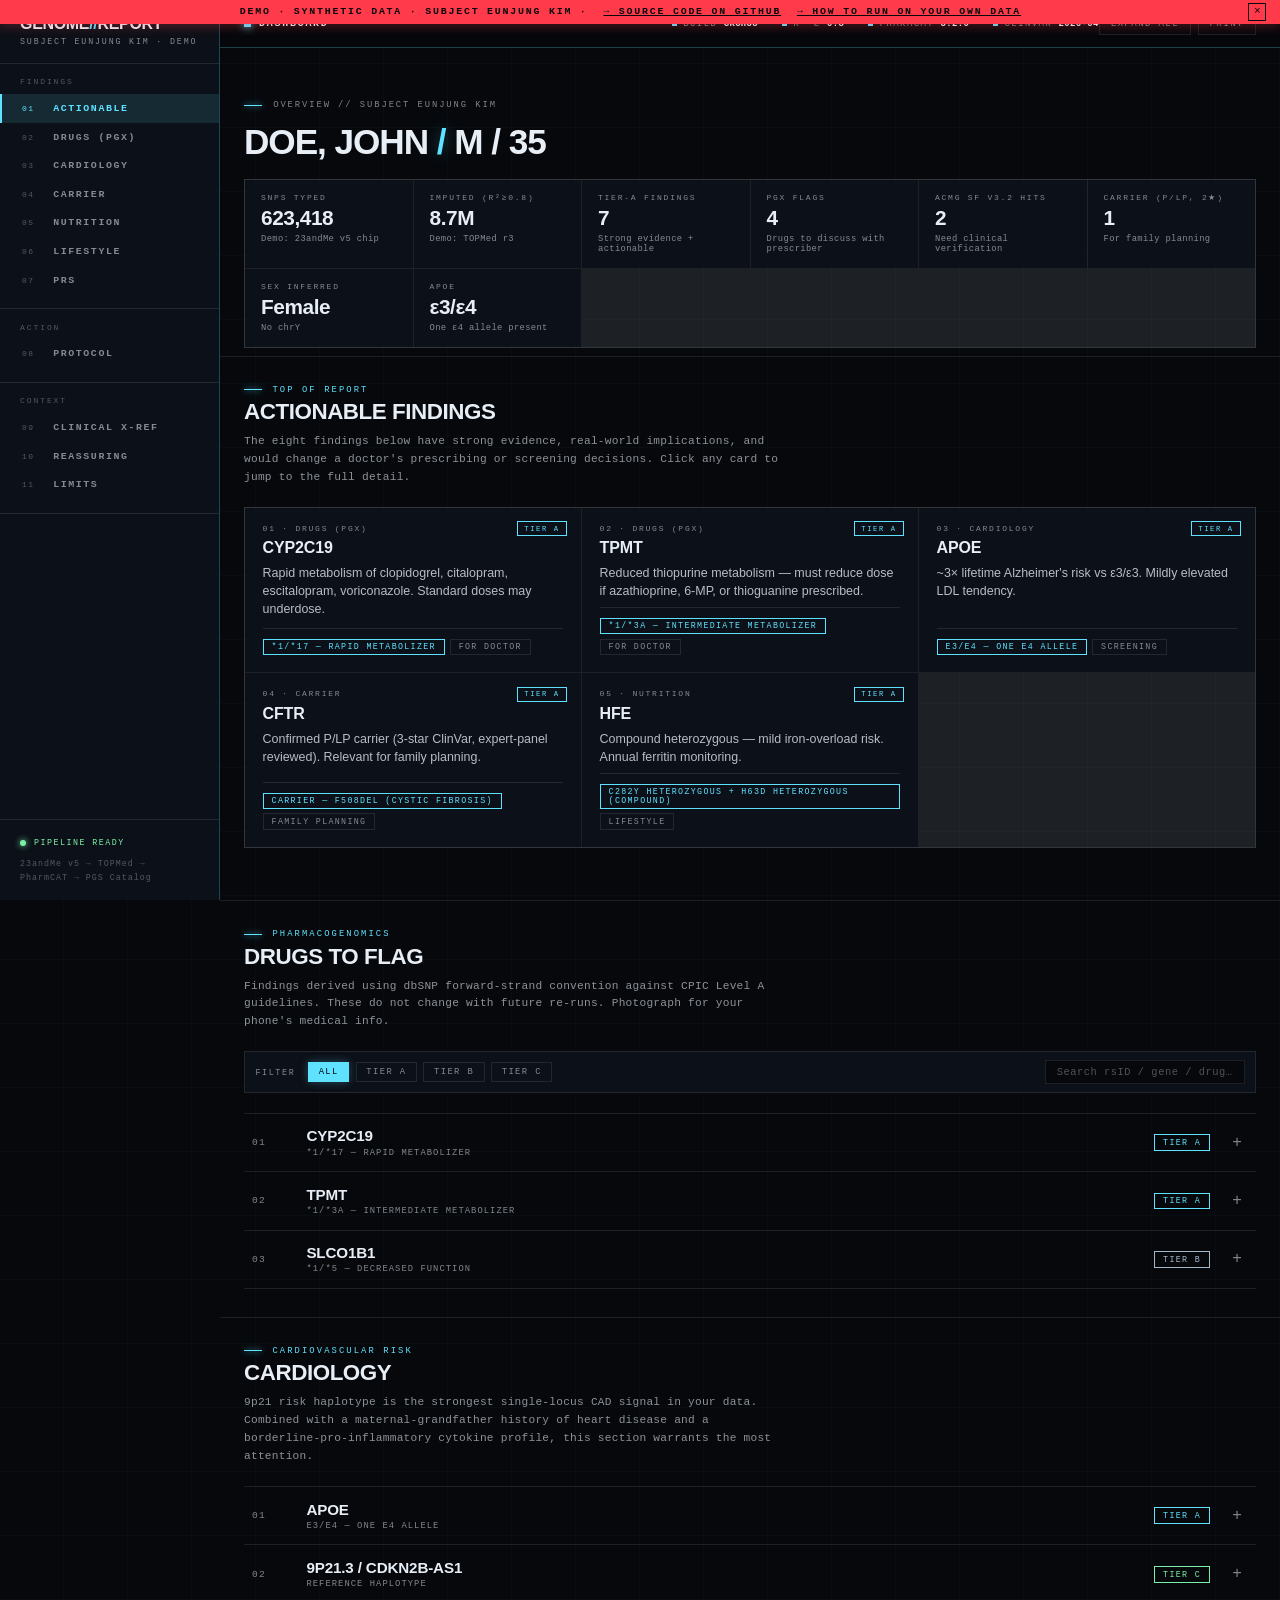
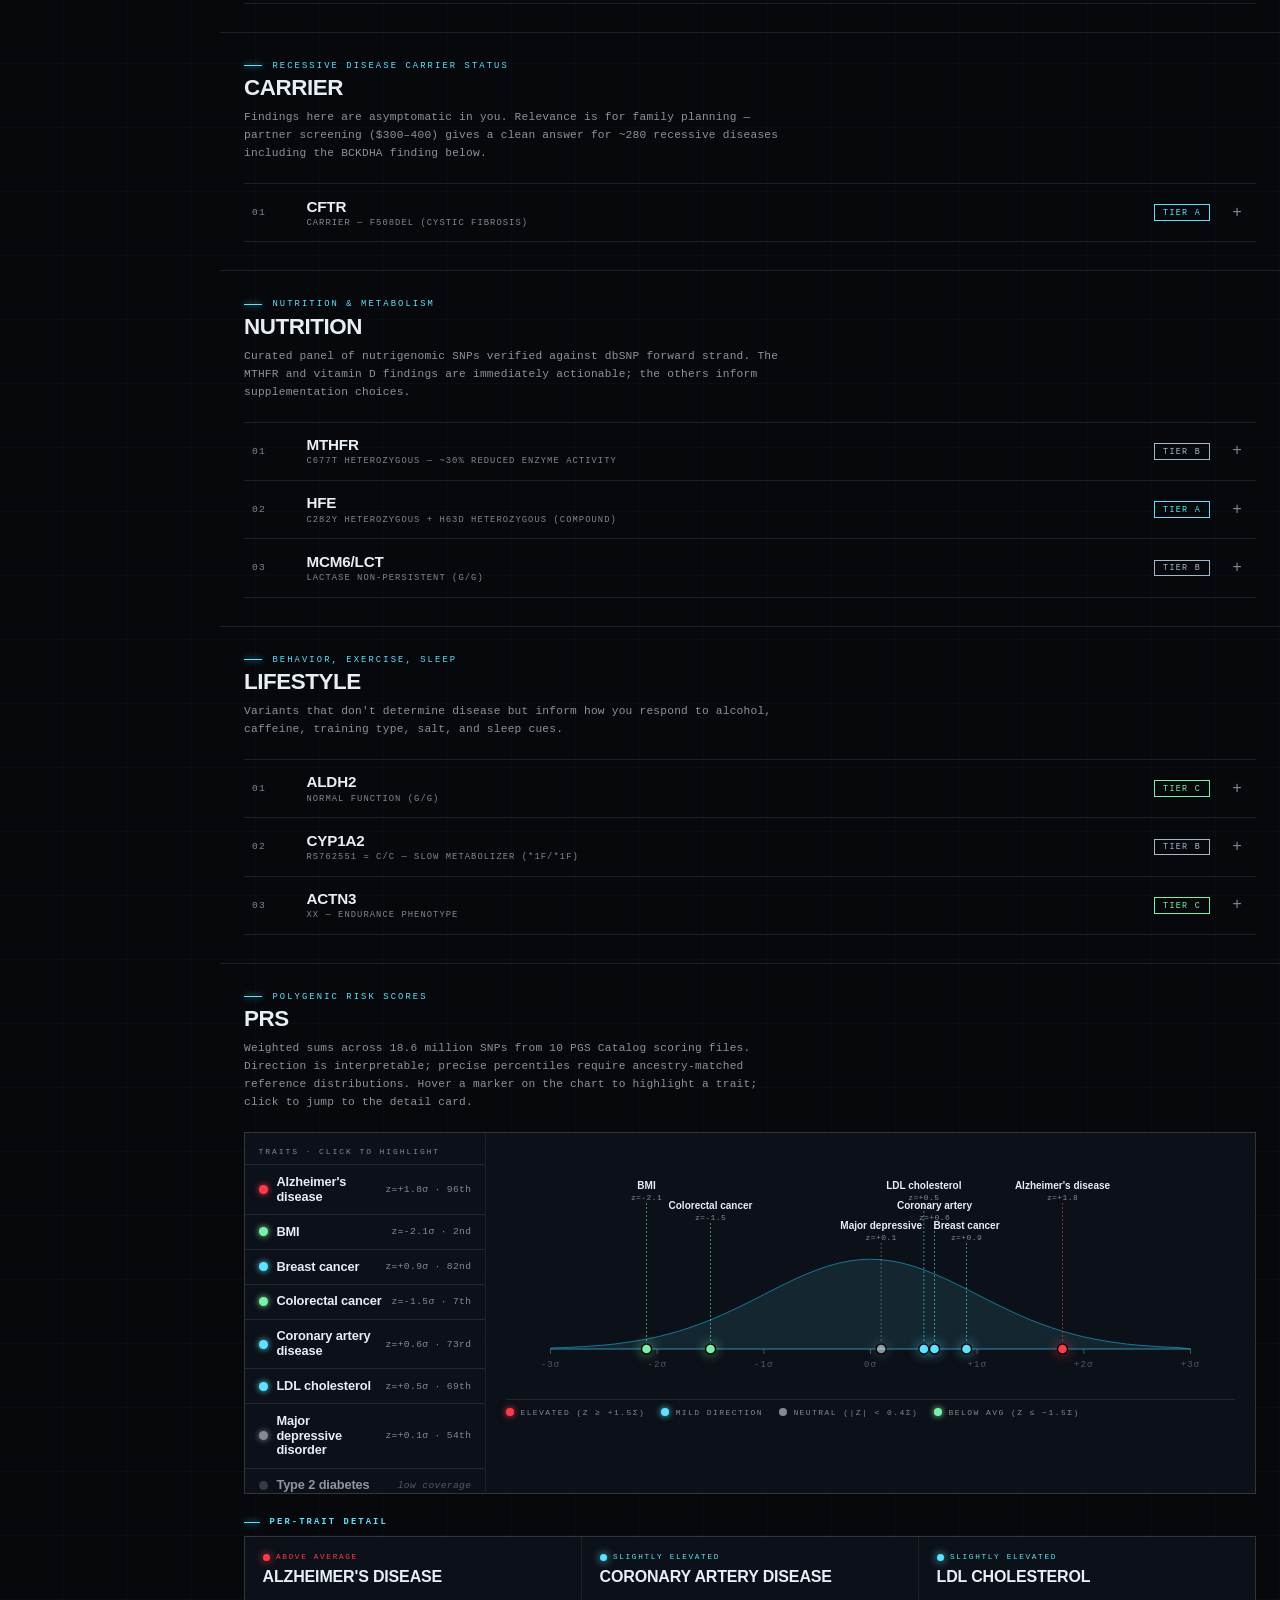
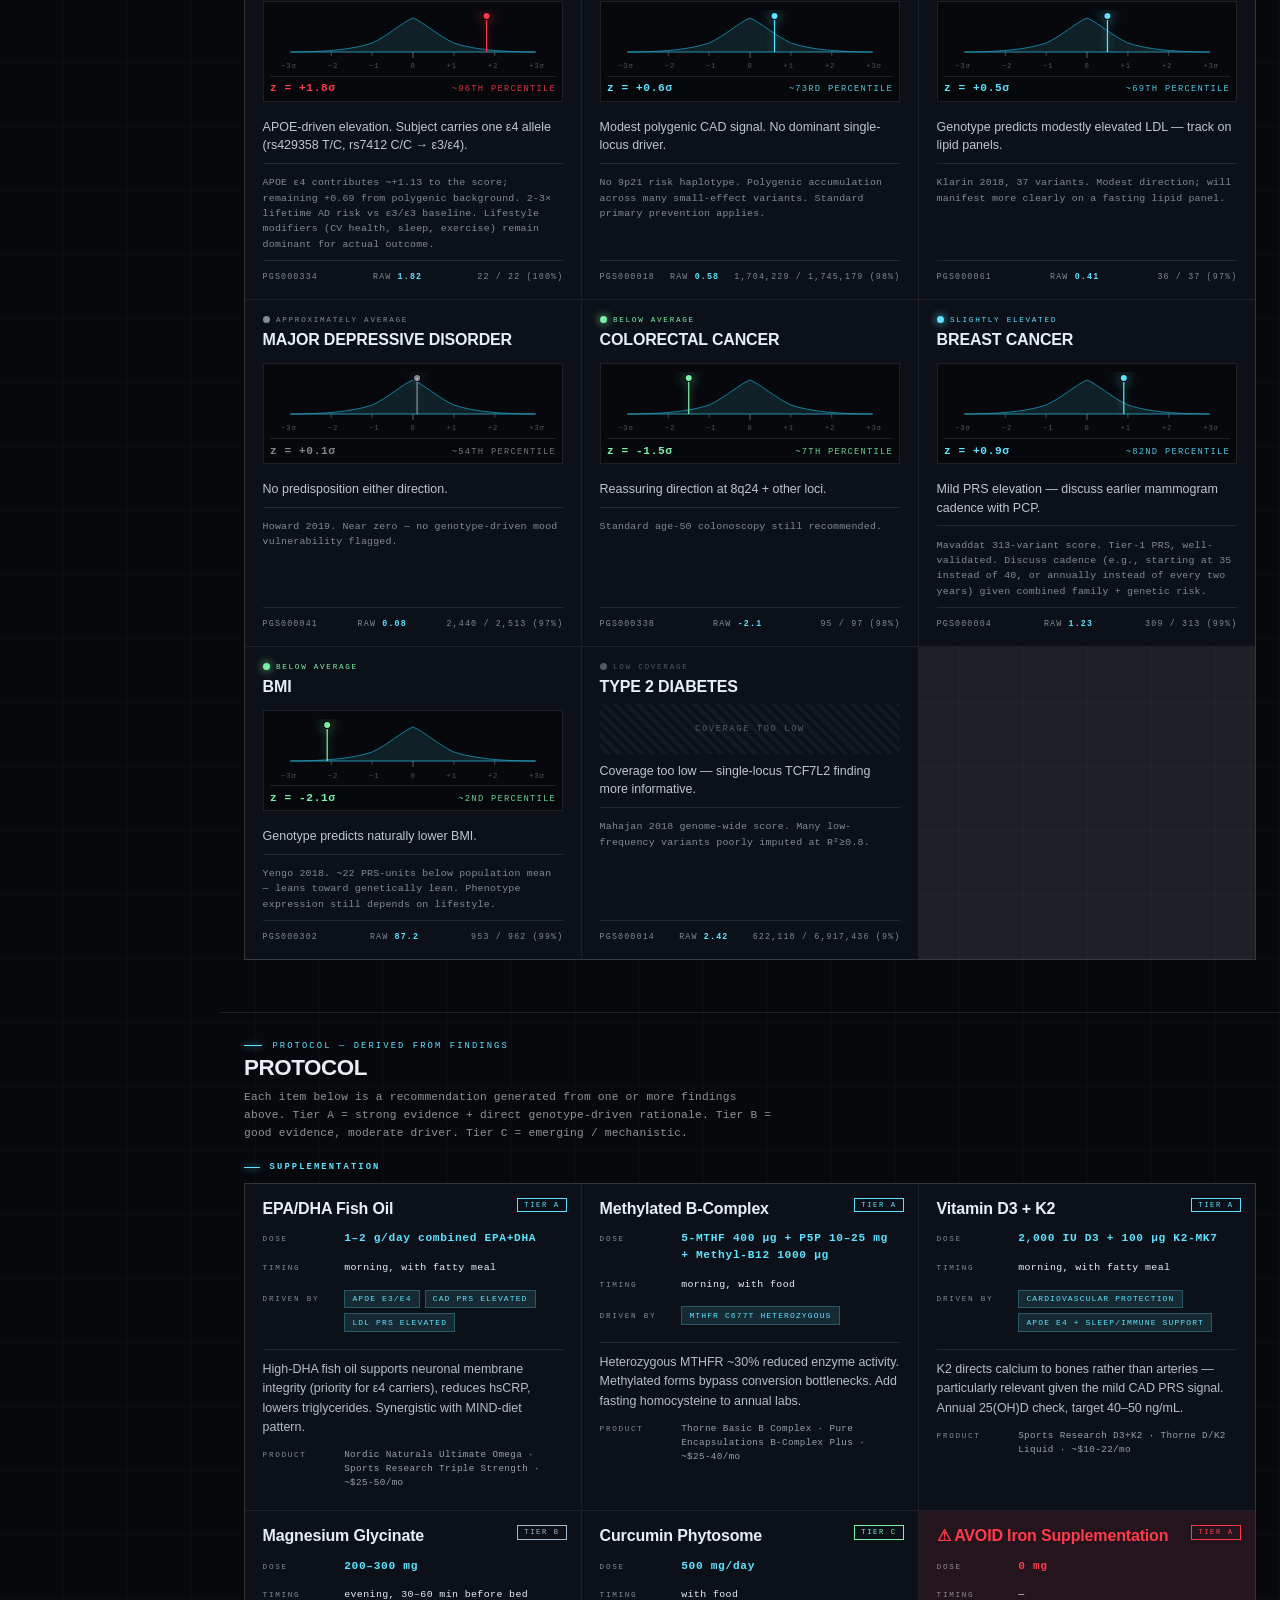
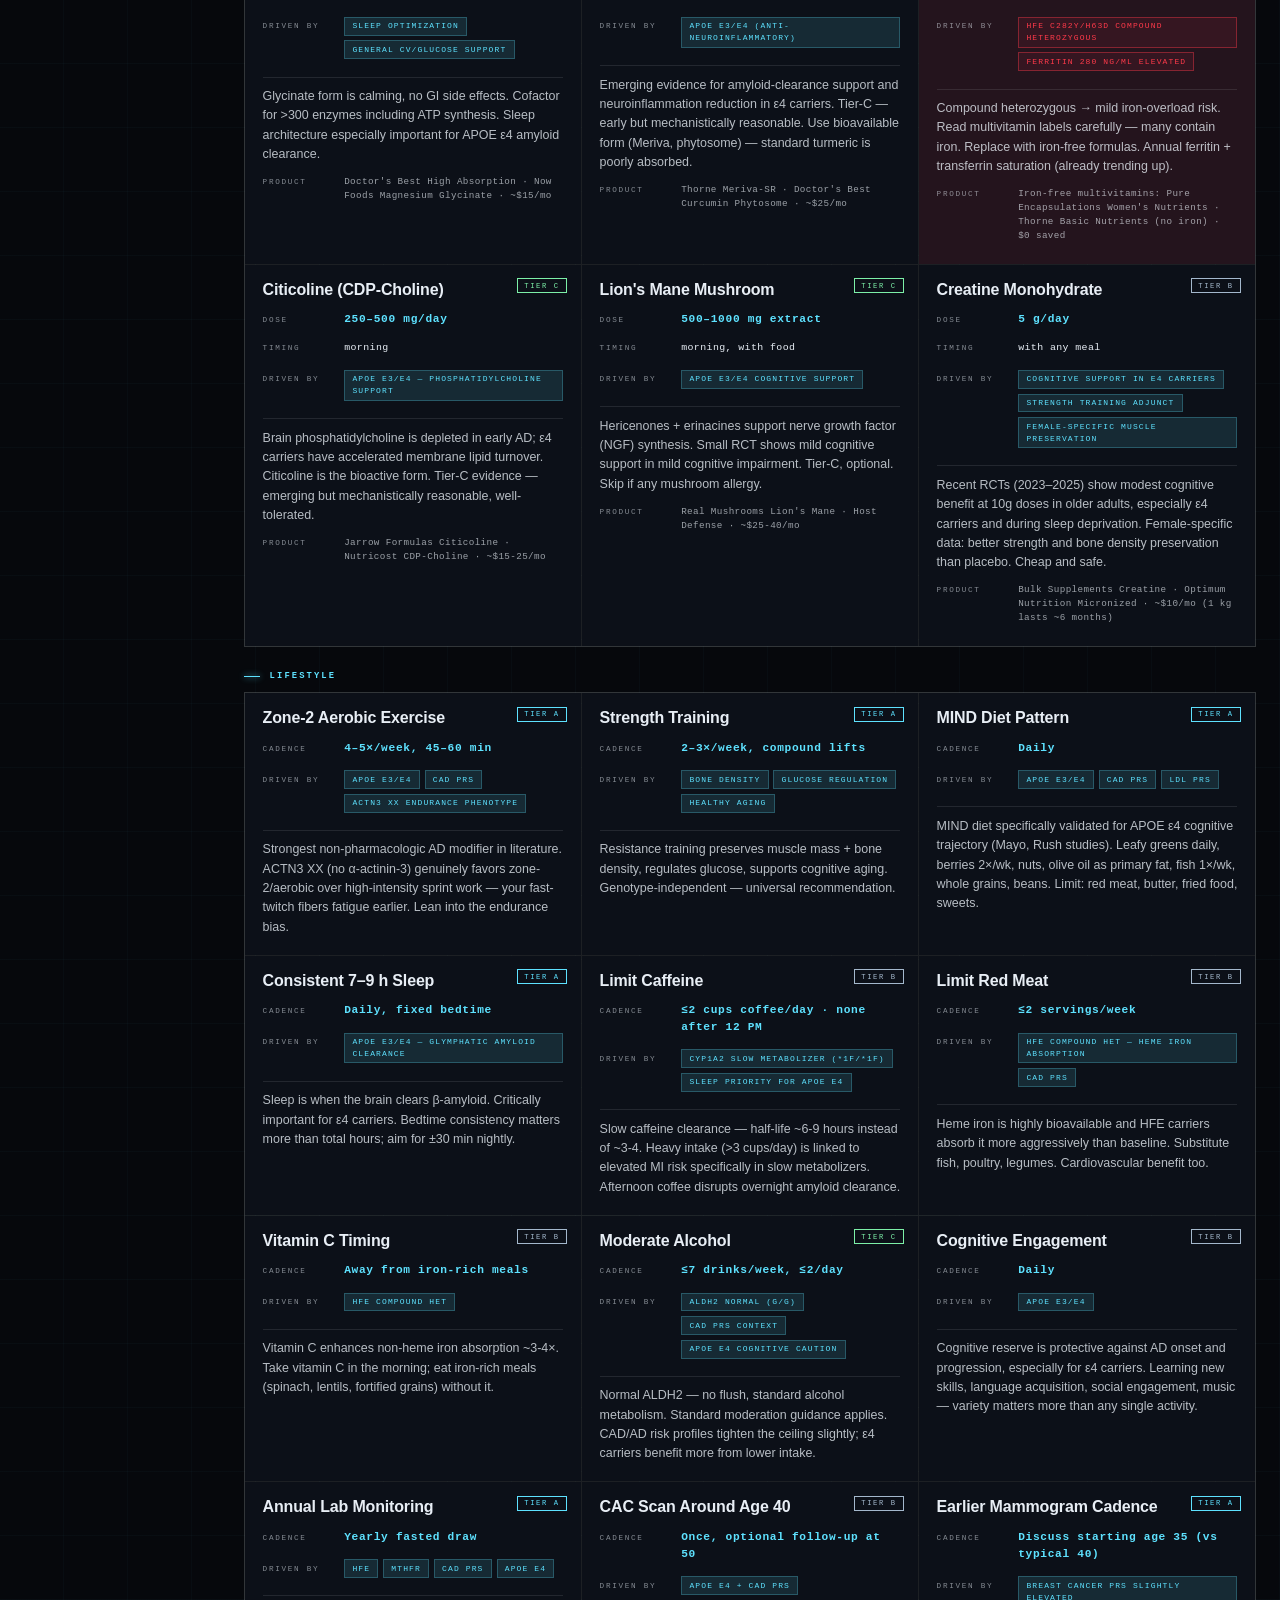
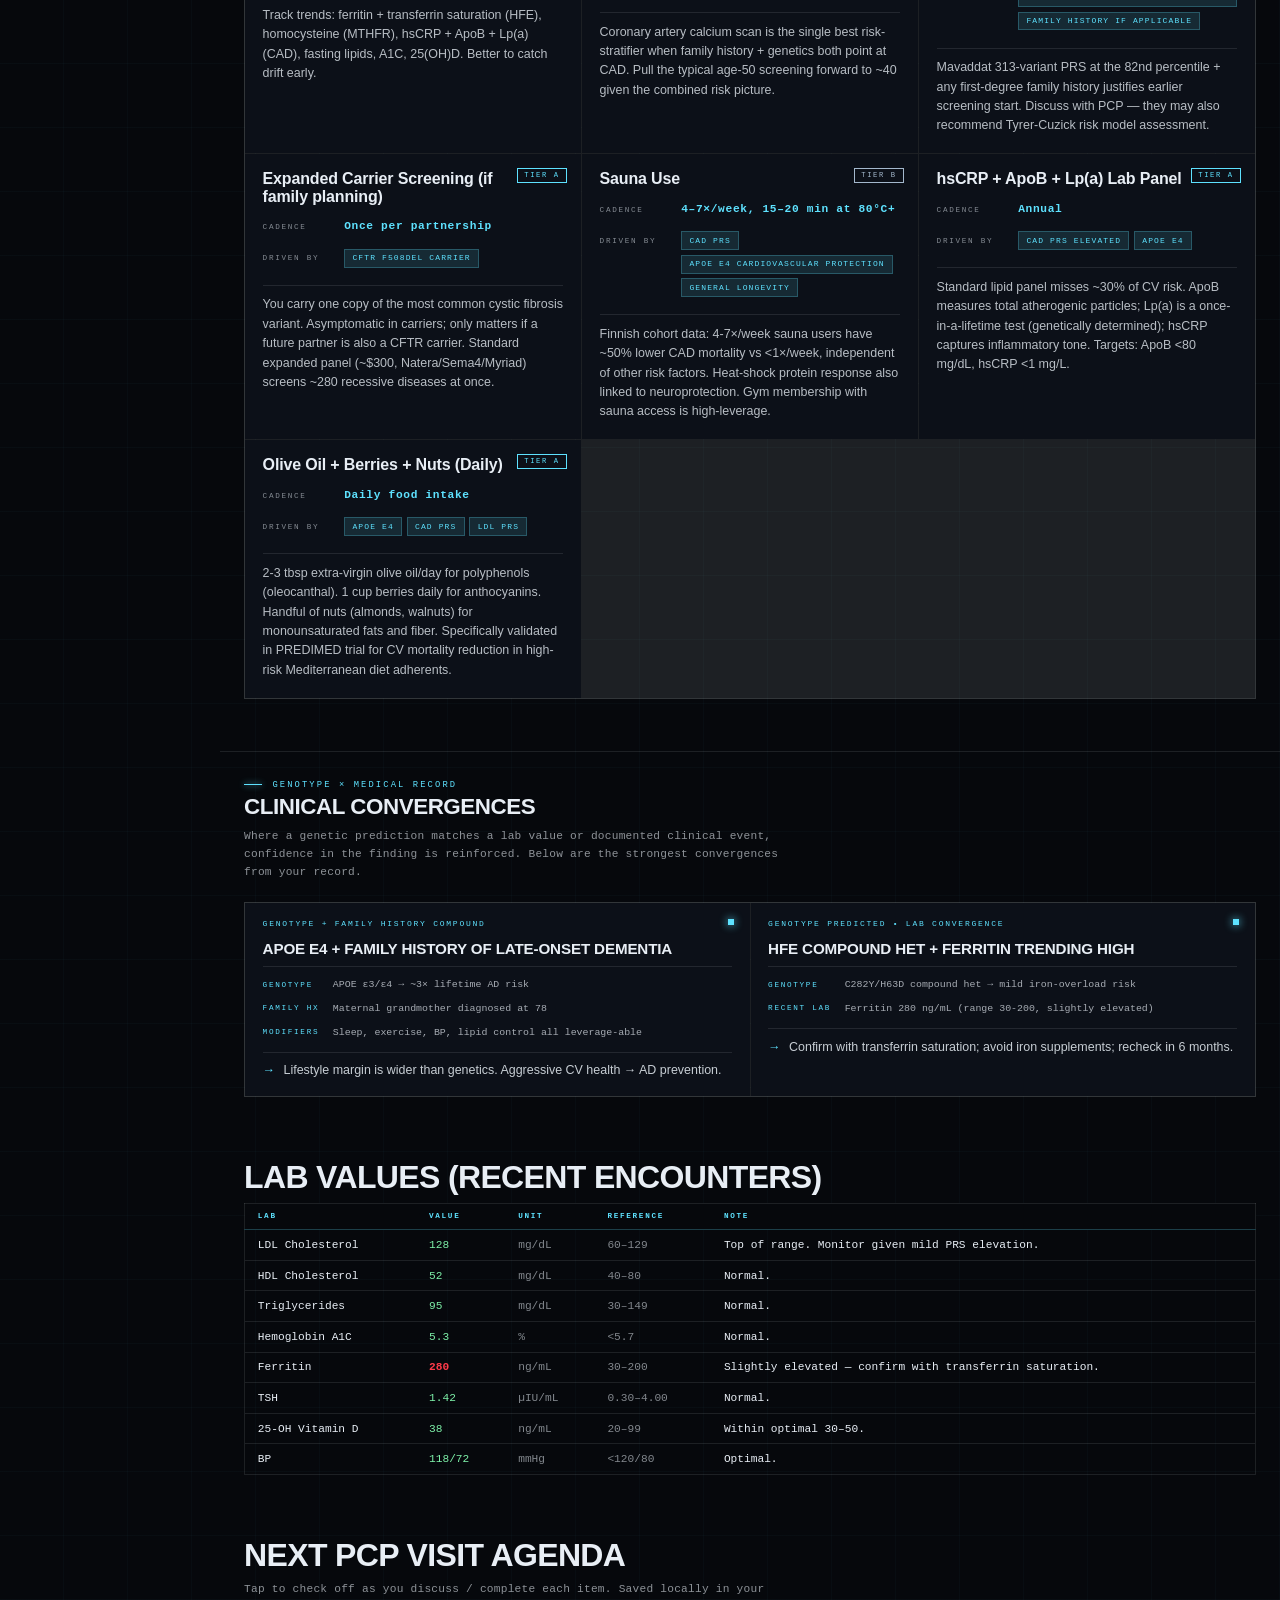
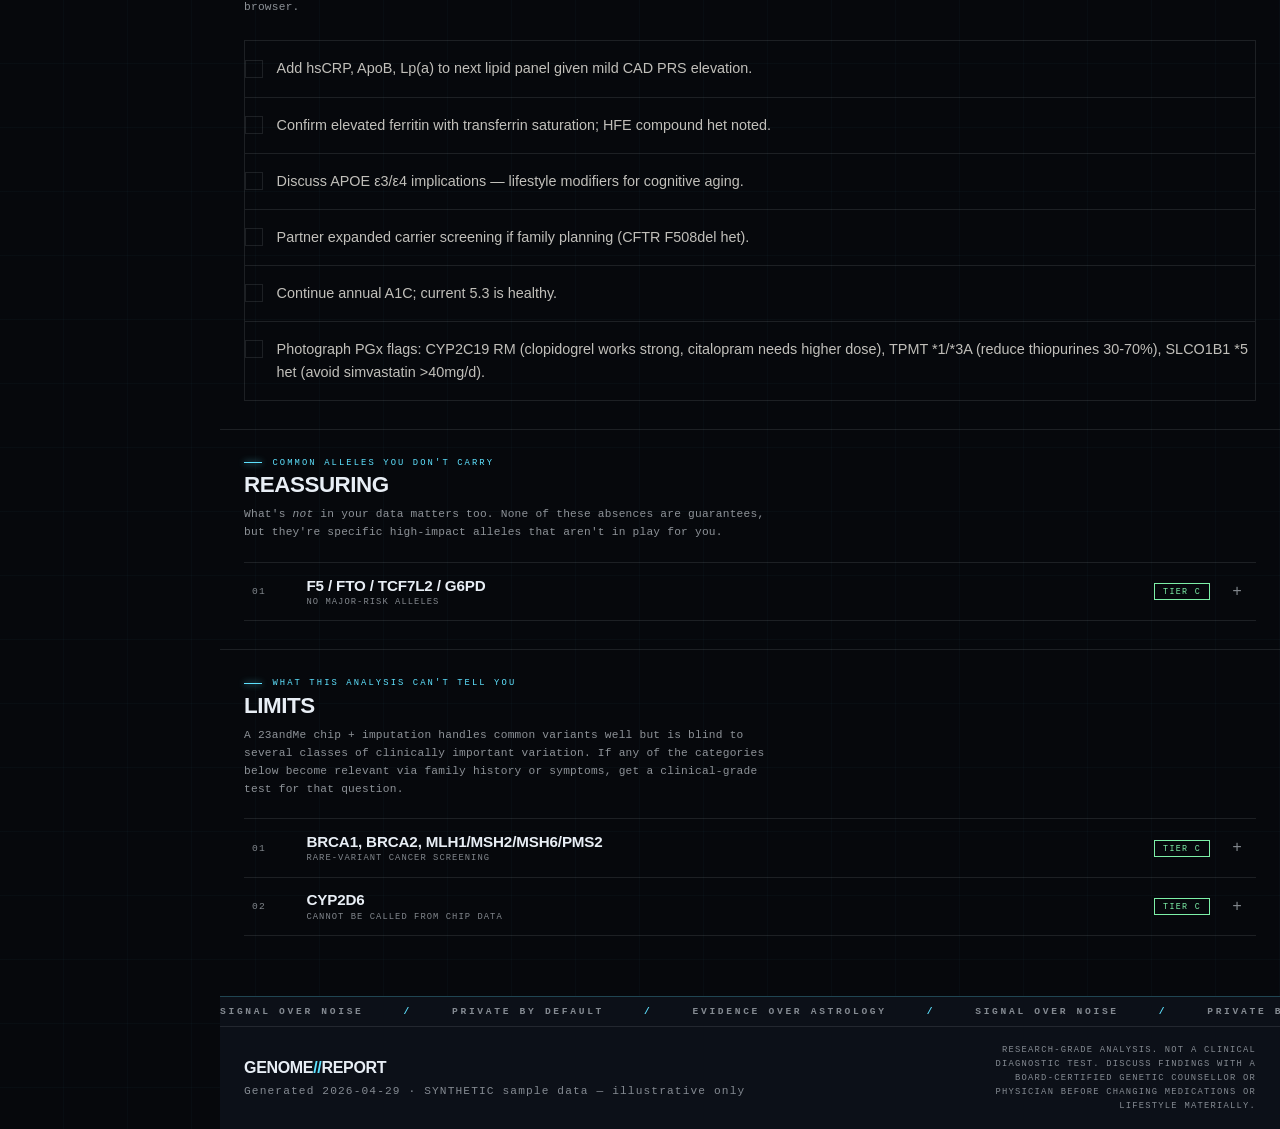
==== docs/index.html @ 0e135a63 "PRS overview: bidirectional interactive trait list - New 240px scrollable trait list on the LEFT of " ====
<!DOCTYPE html>
<html lang="en">
<head>
  <meta charset="UTF-8" />
  <meta name="viewport" content="width=device-width, initial-scale=1.0" />
  <meta name="description" content="DEMO — Personal genome dashboard sample with synthetic data. Source code at github.com/jlgao2/personal-genome-pipeline" />
  <title>Genome // Report — DEMO</title>

  <style>
    /* Demo banner — sticky strip at the very top, dismiss-able */
    .demo-banner {
      position: fixed;
      top: 0; left: 0; right: 0;
      z-index: 250;
      background: var(--warn);
      color: var(--bg);
      padding: 0.4rem 2.2rem 0.4rem 1rem;
      font-family: var(--font-mono);
      font-size: 0.62rem;
      letter-spacing: 0.18em;
      text-transform: uppercase;
      font-weight: 700;
      text-align: center;
      box-shadow: 0 2px 12px rgba(255, 58, 74, 0.3);
      transition: transform 320ms var(--ease-out-expo), opacity 220ms ease;
    }
    .demo-banner a {
      color: var(--bg);
      text-decoration: underline;
      margin-left: 0.5rem;
    }
    .demo-banner a:hover { color: var(--bg-card); }
    .demo-banner-close {
      position: absolute;
      top: 50%;
      right: 0.85rem;
      transform: translateY(-50%);
      width: 18px; height: 18px;
      background: transparent;
      border: 1px solid var(--bg);
      color: var(--bg);
      cursor: pointer;
      font-family: var(--font-mono);
      font-size: 0.7rem;
      line-height: 1;
      padding: 0;
      display: flex;
      align-items: center;
      justify-content: center;
      transition: background 200ms ease;
    }
    .demo-banner-close:hover { background: var(--bg); color: var(--warn); }

    /* Collapsed state: small persistent indicator chip in upper-right */
    .demo-pill {
      position: fixed;
      top: 8px;
      right: 12px;
      z-index: 250;
      background: var(--warn);
      color: var(--bg);
      font-family: var(--font-mono);
      font-size: 0.55rem;
      letter-spacing: 0.22em;
      text-transform: uppercase;
      font-weight: 700;
      padding: 0.25rem 0.55rem;
      cursor: pointer;
      box-shadow: 0 0 12px rgba(255, 58, 74, 0.5);
      animation: demo-pill-pulse 2.4s ease-in-out infinite;
      border: 1px solid var(--warn);
      transition: transform 200ms ease, box-shadow 200ms ease;
      display: none; /* shown when banner is dismissed */
    }
    .demo-pill:hover { transform: scale(1.08); box-shadow: 0 0 18px rgba(255, 58, 74, 0.75); }
    .demo-pill::before {
      content: '◉';
      margin-right: 0.4em;
      font-size: 0.85em;
    }
    @keyframes demo-pill-pulse {
      0%, 100% { box-shadow: 0 0 12px rgba(255, 58, 74, 0.5); }
      50%      { box-shadow: 0 0 22px rgba(255, 58, 74, 0.85); }
    }

    /* Body padding only when banner visible */
    body { padding-top: 28px; transition: padding-top 320ms var(--ease-out-expo); }

    /* Dismissed state */
    body.demo-dismissed { padding-top: 0; }
    body.demo-dismissed .demo-banner {
      transform: translateY(-100%);
      opacity: 0;
      pointer-events: none;
    }
    body.demo-dismissed .demo-pill { display: block; }
  </style>

  <link href="https://api.fontshare.com/v2/css?f[]=space-grotesk@300,400,500,700&f[]=space-mono@400,700&display=swap" rel="stylesheet" />

  <link rel="stylesheet" href="css/base.css?v=20260430d" />
  <link rel="stylesheet" href="css/layout.css?v=20260430d" />
</head>
<body>

  <!-- Demo banner (dismiss-able) -->
  <div class="demo-banner" id="demo-banner">
    DEMO · SYNTHETIC DATA · SUBJECT EUNJUNG KIM ·
    <a href="https://github.com/jlgao2/personal-genome-pipeline" target="_blank">→ Source code on GitHub</a>
    <a href="howto.html">→ How to run on your own data</a>
    <button class="demo-banner-close" id="demo-banner-close" aria-label="Dismiss demo banner" title="Hide banner (click DEMO chip to bring back)">×</button>
  </div>

  <!-- Persistent corner indicator (shown when banner dismissed) -->
  <button class="demo-pill" id="demo-pill" aria-label="Show demo banner" title="This is synthetic demo data — click to show banner">DEMO</button>

  <script>
    (function () {
      const KEY = 'demo_banner_dismissed';
      const body = document.body;
      const closeBtn = document.getElementById('demo-banner-close');
      const pill     = document.getElementById('demo-pill');
      if (localStorage.getItem(KEY) === '1') body.classList.add('demo-dismissed');
      closeBtn?.addEventListener('click', () => {
        body.classList.add('demo-dismissed');
        localStorage.setItem(KEY, '1');
      });
      pill?.addEventListener('click', () => {
        body.classList.remove('demo-dismissed');
        localStorage.removeItem(KEY);
      });
    })();
  </script>

  <!-- Left rail (sidebar nav) -->
  <aside class="rail">
    <div class="rail-header">
      GENOME<span class="accent">//</span>REPORT
      <div class="rail-header-sub">SUBJECT EUNJUNG KIM · DEMO</div>
    </div>

    <nav class="rail-section">
      <span class="rail-section-label">Findings</span>
      <ul class="nav-sections">
        <li><button class="nav-btn" data-section="actionable" data-num="01">Actionable</button></li>
        <li><button class="nav-btn" data-section="drugs"      data-num="02">Drugs (PGx)</button></li>
        <li><button class="nav-btn" data-section="cardio"     data-num="03">Cardiology</button></li>
        <li><button class="nav-btn" data-section="carrier"    data-num="04">Carrier</button></li>
        <li><button class="nav-btn" data-section="nutrition"  data-num="05">Nutrition</button></li>
        <li><button class="nav-btn" data-section="lifestyle"  data-num="06">Lifestyle</button></li>
        <li><button class="nav-btn" data-section="prs"        data-num="07">PRS</button></li>
      </ul>
    </nav>

    <nav class="rail-section">
      <span class="rail-section-label">Action</span>
      <ul class="nav-sections">
        <li><button class="nav-btn" data-section="protocol"   data-num="08">Protocol</button></li>
      </ul>
    </nav>

    <nav class="rail-section">
      <span class="rail-section-label">Context</span>
      <ul class="nav-sections">
        <li><button class="nav-btn" data-section="crossref"   data-num="09">Clinical X-ref</button></li>
        <li><button class="nav-btn" data-section="reassuring" data-num="10">Reassuring</button></li>
        <li><button class="nav-btn" data-section="limits"     data-num="11">Limits</button></li>
      </ul>
    </nav>

    <div class="rail-footer">
      <div class="rail-footer-status">PIPELINE READY</div>
      <div>23andMe v5 → TOPMed → PharmCAT → PGS Catalog</div>
    </div>
  </aside>

  <!-- Top bar (subject metadata + actions) -->
  <nav class="site-nav">
    <a class="nav-logo" href="#top">
      <span class="nav-logo-dot" aria-hidden="true"></span>
      DASHBOARD
    </a>
    <div class="nav-meta">
      <span class="nav-meta-item">BUILD <strong>GRCh38</strong></span>
      <span class="nav-meta-item">R² ≥ <strong>0.8</strong></span>
      <span class="nav-meta-item">PHARMCAT <strong>3.2.0</strong></span>
      <span class="nav-meta-item">CLINVAR <strong>2026-04</strong></span>
    </div>
    <div class="nav-actions">
      <button class="nav-action" id="btn-expand">Expand all</button>
      <button class="nav-action" id="btn-print">Print</button>
    </div>
  </nav>

  <main>

  <!-- Subject overview panel -->
  <header class="hero" id="top">
    <p class="hero-eyebrow">OVERVIEW // SUBJECT EUNJUNG KIM</p>
    <h1 class="hero-title">DOE, JOHN <span class="accent">/</span> M / 35</h1>
    <div class="hero-stats" id="hero-stats"></div>
  </header>

  <!-- Actionable -->
  <section class="section" id="actionable" data-findings-section>
    <p class="section-kicker">Top of report</p>
    <h2 class="section-title">Actionable findings</h2>
    <p class="section-lead">
      The eight findings below have strong evidence, real-world implications, and would
      change a doctor's prescribing or screening decisions. Click any card to jump to the full detail.
    </p>
    <div class="actions-grid" id="actions-grid"></div>
  </section>

  <!-- Drugs -->
  <section class="section" id="drugs" data-findings-section>
    <p class="section-kicker">Pharmacogenomics</p>
    <h2 class="section-title">Drugs to flag</h2>
    <p class="section-lead">
      Findings derived using dbSNP forward-strand convention against CPIC Level A guidelines.
      These do not change with future re-runs. Photograph for your phone's medical info.
    </p>

    <div class="filter-bar">
      <span class="filter-bar-label">Filter</span>
      <button class="filter-chip is-active" data-filter="all">All</button>
      <button class="filter-chip" data-filter="tier" data-value="A">Tier A</button>
      <button class="filter-chip" data-filter="tier" data-value="B">Tier B</button>
      <button class="filter-chip" data-filter="tier" data-value="C">Tier C</button>
      <input type="text" class="search-input" id="search-input" placeholder="Search rsID / gene / drug…" />
    </div>

    <div class="findings-list"></div>
  </section>

  <!-- Cardiology -->
  <section class="section" id="cardio" data-findings-section>
    <p class="section-kicker">Cardiovascular risk</p>
    <h2 class="section-title">Cardiology</h2>
    <p class="section-lead">
      9p21 risk haplotype is the strongest single-locus CAD signal in your data. Combined with
      a maternal-grandfather history of heart disease and a borderline-pro-inflammatory cytokine
      profile, this section warrants the most attention.
    </p>
    <div class="findings-list"></div>
  </section>

  <!-- Carrier -->
  <section class="section" id="carrier" data-findings-section>
    <p class="section-kicker">Recessive disease carrier status</p>
    <h2 class="section-title">Carrier</h2>
    <p class="section-lead">
      Findings here are asymptomatic in you. Relevance is for family planning — partner screening
      ($300–400) gives a clean answer for ~280 recessive diseases including the BCKDHA finding below.
    </p>
    <div class="findings-list"></div>
  </section>

  <!-- Nutrition -->
  <section class="section" id="nutrition" data-findings-section>
    <p class="section-kicker">Nutrition &amp; metabolism</p>
    <h2 class="section-title">Nutrition</h2>
    <p class="section-lead">
      Curated panel of nutrigenomic SNPs verified against dbSNP forward strand. The MTHFR and
      vitamin D findings are immediately actionable; the others inform supplementation choices.
    </p>
    <div class="findings-list"></div>
  </section>

  <!-- Lifestyle -->
  <section class="section" id="lifestyle" data-findings-section>
    <p class="section-kicker">Behavior, exercise, sleep</p>
    <h2 class="section-title">Lifestyle</h2>
    <p class="section-lead">
      Variants that don't determine disease but inform how you respond to alcohol, caffeine,
      training type, salt, and sleep cues.
    </p>
    <div class="findings-list"></div>
  </section>

  <!-- PRS -->
  <section class="section" id="prs">
    <p class="section-kicker">Polygenic risk scores</p>
    <h2 class="section-title">PRS</h2>
    <p class="section-lead">
      Weighted sums across 18.6 million SNPs from 10 PGS Catalog scoring files.
      Direction is interpretable; precise percentiles require ancestry-matched reference
      distributions. Hover a marker on the chart to highlight a trait; click to jump
      to the detail card.
    </p>

    <!-- Combined interactive overview -->
    <div class="prs-overview" id="prs-overview"></div>

    <h3 class="prs-detail-heading">Per-trait detail</h3>
    <div class="prs-grid" id="prs-grid"></div>
  </section>

  <!-- Protocol -->
  <section class="section" id="protocol">
    <p class="section-kicker">Protocol — derived from findings</p>
    <h2 class="section-title">Protocol</h2>
    <p class="section-lead">
      Each item below is a recommendation generated from one or more findings above.
      Tier A = strong evidence + direct genotype-driven rationale. Tier B = good evidence,
      moderate driver. Tier C = emerging / mechanistic.
    </p>

    <h3 class="protocol-subhead">Supplementation</h3>
    <div class="protocol-grid" id="protocol-supplements"></div>

    <h3 class="protocol-subhead">Lifestyle</h3>
    <div class="protocol-grid" id="protocol-lifestyle"></div>
  </section>

  <!-- Cross-reference -->
  <section class="section" id="crossref">
    <p class="section-kicker">Genotype × medical record</p>
    <h2 class="section-title">Clinical convergences</h2>
    <p class="section-lead">
      Where a genetic prediction matches a lab value or documented clinical event, confidence
      in the finding is reinforced. Below are the strongest convergences from your record.
    </p>
    <div class="crossref-grid" id="crossref-grid"></div>

    <h3 class="section-title" style="margin-top: 4rem; font-size: clamp(1.4rem, 3vw, 2rem);">
      Lab values (recent encounters)
    </h3>
    <div style="overflow-x: auto;">
      <table class="labs-table" id="labs-table">
        <thead>
          <tr>
            <th>Lab</th>
            <th>Value</th>
            <th>Unit</th>
            <th>Reference</th>
            <th>Note</th>
          </tr>
        </thead>
        <tbody></tbody>
      </table>
    </div>

    <h3 class="section-title" style="margin-top: 4rem; font-size: clamp(1.4rem, 3vw, 2rem);">
      Next PCP visit agenda
    </h3>
    <p class="section-lead" style="margin-bottom: 1.5rem;">
      Tap to check off as you discuss / complete each item. Saved locally in your browser.
    </p>
    <ul id="pcp-agenda" class="findings-list" style="display: flex; flex-direction: column; gap: 0;"></ul>
    <style>
      #pcp-agenda .check-item {
        display: flex;
        align-items: flex-start;
        gap: 0.85rem;
        padding: 1rem 0;
        border-bottom: 1px solid var(--border);
        cursor: pointer;
        user-select: none;
        transition: opacity 200ms ease;
      }
      #pcp-agenda .check-item:hover { opacity: 0.85; }
      #pcp-agenda .check-box {
        width: 18px; height: 18px;
        border: 1px solid var(--border);
        flex-shrink: 0;
        margin-top: 0.15rem;
        position: relative;
        transition: border-color 250ms ease, background 250ms ease;
      }
      #pcp-agenda .check-box::after {
        content: '';
        position: absolute;
        inset: 3px;
        background: var(--accent);
        opacity: 0;
        transform: scale(0);
        transition: opacity 200ms ease, transform 250ms cubic-bezier(0.34, 1.56, 0.64, 1);
      }
      #pcp-agenda .check-item.is-checked .check-box { border-color: var(--accent); }
      #pcp-agenda .check-item.is-checked .check-box::after { opacity: 1; transform: scale(1); }
      #pcp-agenda .check-item.is-checked .check-label {
        text-decoration: line-through;
        color: var(--fg-dim);
      }
      #pcp-agenda .check-label {
        font-size: 0.9rem;
        line-height: 1.6;
        color: rgba(240,237,230,0.8);
      }
    </style>
  </section>

  <!-- Reassuring -->
  <section class="section" id="reassuring" data-findings-section>
    <p class="section-kicker">Common alleles you don't carry</p>
    <h2 class="section-title">Reassuring</h2>
    <p class="section-lead">
      What's <em>not</em> in your data matters too. None of these absences are guarantees,
      but they're specific high-impact alleles that aren't in play for you.
    </p>
    <div class="findings-list"></div>
  </section>

  <!-- Limits -->
  <section class="section" id="limits" data-findings-section>
    <p class="section-kicker">What this analysis can't tell you</p>
    <h2 class="section-title">Limits</h2>
    <p class="section-lead">
      A 23andMe chip + imputation handles common variants well but is blind to several
      classes of clinically important variation. If any of the categories below become
      relevant via family history or symptoms, get a clinical-grade test for that question.
    </p>
    <div class="findings-list"></div>
  </section>

  </main>

  <!-- Footer -->
  <footer class="site-footer">
    <div class="footer-marquee-wrap">
      <div class="marquee-track">
        <span>SIGNAL OVER NOISE</span><span class="marquee-dot">/</span>
        <span>PRIVATE BY DEFAULT</span><span class="marquee-dot">/</span>
        <span>EVIDENCE OVER ASTROLOGY</span><span class="marquee-dot">/</span>
        <span>SIGNAL OVER NOISE</span><span class="marquee-dot">/</span>
        <span>PRIVATE BY DEFAULT</span><span class="marquee-dot">/</span>
        <span>EVIDENCE OVER ASTROLOGY</span><span class="marquee-dot">/</span>
      </div>
    </div>
    <div class="footer-body">
      <div>
        <p class="footer-eyebrow">GENOME<span class="accent">//</span>REPORT</p>
        <p id="meta-info" class="u-mono u-dim" style="font-size:0.7rem; margin-top:0.5rem; letter-spacing:0.1em;"></p>
      </div>
      <p class="footer-sub">
        Research-grade analysis. Not a clinical diagnostic test. Discuss findings with a
        board-certified genetic counsellor or physician before changing medications or
        lifestyle materially.
      </p>
    </div>
  </footer>

  <script type="module" src="js/main.js?v=20260430d"></script>
</body>
</html>
---- docs/css/base.css ----
/* ── Reset ── */
*, *::before, *::after { box-sizing: border-box; margin: 0; padding: 0; }
html { font-size: 16px; scroll-behavior: smooth; }
body { min-height: 100vh; }
img, svg { display: block; max-width: 100%; }
ul, ol { list-style: none; }
button { font-family: inherit; cursor: pointer; border: none; background: none; color: inherit; }
button:focus-visible { outline: 1px solid var(--accent); outline-offset: 3px; }
input { font-family: inherit; color: inherit; background: none; border: none; }
input:focus { outline: none; }
details summary { cursor: pointer; }
details summary::-webkit-details-marker { display: none; }

/* ── Custom Properties ── */
:root {
  /* Cool monolith palette */
  --bg:        #06080c;          /* deep blue-black */
  --bg-tint:   #06080c;
  --bg-card:   #0c1018;          /* subtle elevation */
  --bg-grid:   rgba(94, 226, 255, 0.025);

  --fg:        #e8eef5;
  --fg-dim:    rgba(232, 238, 245, 0.55);
  --fg-mute:   rgba(232, 238, 245, 0.32);

  /* Electric cyan — HAL-eye-but-cyan, biotech terminal */
  --accent:    #5ee2ff;          /* primary */
  --accent-soft: rgba(94, 226, 255, 0.12);
  --accent-bright: #82ecff;
  --accent-deep: #1ba8d1;

  /* Tier indicators */
  --tier-a:    #5ee2ff;          /* cyan — primary findings */
  --tier-b:    #a4b8cc;          /* cool gray-blue */
  --tier-c:    #7df0a8;          /* lab green — reassuring */

  /* Warning / critical — HAL red */
  --warn:      #ff3a4a;
  --warn-soft: rgba(255, 58, 74, 0.1);

  --border:    rgba(232, 238, 245, 0.10);
  --border-strong: rgba(232, 238, 245, 0.20);
  --border-accent: rgba(94, 226, 255, 0.25);

  --font-display: 'Space Grotesk', 'Helvetica Neue', sans-serif;
  --font-mono: 'Space Mono', 'JetBrains Mono', 'Courier New', monospace;
  --font-body: 'Space Grotesk', 'Helvetica Neue', sans-serif;

  --nav-h:     58px;
  --pad-x:     clamp(1.25rem, 5vw, 4rem);
  --max-w:     1320px;
  --ease-out-expo: cubic-bezier(0.16, 1, 0.3, 1);
}

body {
  font-family: var(--font-body);
  background: var(--bg);
  color: var(--fg);
  overflow-x: hidden;

  /* Subtle grid backdrop — faint terminal feel */
  background-image:
    linear-gradient(var(--bg-grid) 1px, transparent 1px),
    linear-gradient(90deg, var(--bg-grid) 1px, transparent 1px);
  background-size: 64px 64px;
  background-position: -1px -1px;
}

/* ── Typography ── */
h1, h2, h3, h4 {
  font-family: var(--font-display);
  line-height: 1;
  font-weight: 700;
  letter-spacing: -0.02em;
}

a { color: inherit; text-decoration: none; transition: color 200ms ease; }
a:hover { color: var(--accent); }
::selection { background: var(--accent); color: var(--bg); }

/* ── Scrollbar — lab-thin ── */
::-webkit-scrollbar { width: 4px; height: 4px; }
::-webkit-scrollbar-track { background: var(--bg); }
::-webkit-scrollbar-thumb { background: var(--accent-deep); }
::-webkit-scrollbar-thumb:hover { background: var(--accent); }

/* ── Utilities ── */
.u-upper { text-transform: uppercase; }
.u-mono  { font-family: var(--font-mono); }
.u-dim   { color: var(--fg-dim); }
.u-accent { color: var(--accent); }
.u-warn  { color: var(--warn); }
.u-good  { color: var(--tier-c); }

/* Crosshair / corner brackets — used for "framed" elements */
.u-bracketed {
  position: relative;
}
.u-bracketed::before,
.u-bracketed::after {
  content: '';
  position: absolute;
  width: 8px; height: 8px;
  border: 1px solid var(--accent);
}
.u-bracketed::before { top: -1px; left: -1px; border-right: none; border-bottom: none; }
.u-bracketed::after  { bottom: -1px; right: -1px; border-left: none; border-top: none; }

/* ── Status dots ── */
.dot {
  display: inline-block;
  width: 7px; height: 7px;
  border-radius: 50%;
  vertical-align: middle;
  margin-right: 0.5em;
}
.dot--cyan  { background: var(--accent); box-shadow: 0 0 8px var(--accent); }
.dot--green { background: var(--tier-c); box-shadow: 0 0 6px var(--tier-c); }
.dot--gray  { background: var(--fg-dim); }
.dot--red   { background: var(--warn); box-shadow: 0 0 8px var(--warn); }

/* ── Reduced motion ── */
@media (prefers-reduced-motion: reduce) {
  *, *::before, *::after {
    animation-duration: 0.01ms !important;
    transition-duration: 0.01ms !important;
  }
}

/* ── Print ── */
@media print {
  body { background: white; color: black; background-image: none; }
  .site-nav, .filter-bar, .nav-actions { display: none !important; }
  .card, .finding-block { break-inside: avoid; }
}
---- docs/css/layout.css ----
/* =================================================================
   DASHBOARD LAYOUT — left rail nav, dense grid content
   ================================================================= */

:root {
  --rail-w: 220px;
  --topbar-h: 48px;
}

body {
  font-size: 14px;
  font-feature-settings: "tnum" 1;
}

/* ── Top bar (subject metadata strip) ── */
.site-nav {
  position: fixed;
  top: 0;
  left: var(--rail-w);
  right: 0;
  height: var(--topbar-h);
  z-index: 200;
  display: flex;
  align-items: center;
  justify-content: space-between;
  padding: 0 1.5rem;
  border-bottom: 1px solid var(--border-accent);
  background: rgba(6, 8, 12, 0.95);
  backdrop-filter: blur(12px);
  -webkit-backdrop-filter: blur(12px);
}
.nav-logo {
  font-family: var(--font-mono);
  font-size: 0.62rem;
  font-weight: 700;
  letter-spacing: 0.18em;
  text-transform: uppercase;
  color: var(--fg);
  display: flex;
  align-items: center;
  gap: 0.5rem;
}
.nav-logo .nav-logo-dot {
  display: inline-block;
  width: 7px; height: 7px;
  background: var(--accent);
  box-shadow: 0 0 8px var(--accent);
  animation: pulse-cyan 3s ease-in-out infinite;
}
@keyframes pulse-cyan {
  0%, 100% { opacity: 0.9; transform: scale(1); }
  50%      { opacity: 0.4; transform: scale(0.85); }
}

/* Top-bar subject info */
.nav-meta {
  display: flex;
  gap: 1.5rem;
  font-family: var(--font-mono);
  font-size: 0.56rem;
  letter-spacing: 0.16em;
  text-transform: uppercase;
  color: var(--fg-dim);
  margin-left: auto;
}
.nav-meta-item { display: inline-flex; align-items: center; gap: 0.4rem; }
.nav-meta-item::before {
  content: ''; width: 5px; height: 5px;
  background: var(--accent);
  display: inline-block;
}
.nav-meta-item strong { color: var(--fg); font-weight: 700; letter-spacing: 0.04em; }

.nav-actions {
  display: flex;
  gap: 0.4rem;
}
.nav-action {
  font-family: var(--font-mono);
  font-size: 0.56rem;
  letter-spacing: 0.16em;
  text-transform: uppercase;
  color: var(--fg-dim);
  border: 1px solid var(--border);
  padding: 0.32rem 0.7rem;
  transition: color 200ms ease, border-color 200ms ease, background 200ms ease;
}
.nav-action:hover {
  color: var(--accent);
  border-color: var(--accent);
  background: var(--accent-soft);
}

/* ── Left sidebar rail ── */
.rail {
  position: fixed;
  top: 0; left: 0; bottom: 0;
  width: var(--rail-w);
  background: var(--bg-card);
  border-right: 1px solid var(--border-accent);
  display: flex;
  flex-direction: column;
  z-index: 210;
  overflow-y: auto;
}
.rail-header {
  padding: 1rem 1.25rem;
  border-bottom: 1px solid var(--border);
  font-family: var(--font-display);
  font-size: 1rem;
  font-weight: 700;
  text-transform: uppercase;
  letter-spacing: -0.02em;
  line-height: 1;
}
.rail-header .accent { color: var(--accent); }
.rail-header-sub {
  font-family: var(--font-mono);
  font-size: 0.52rem;
  letter-spacing: 0.22em;
  color: var(--fg-dim);
  margin-top: 0.4rem;
  font-weight: 400;
}
.rail-section {
  padding: 0.85rem 0;
  border-bottom: 1px solid var(--border);
}
.rail-section-label {
  display: block;
  padding: 0 1.25rem 0.5rem;
  font-family: var(--font-mono);
  font-size: 0.5rem;
  letter-spacing: 0.24em;
  text-transform: uppercase;
  color: var(--fg-mute);
}
.nav-sections {
  display: flex;
  flex-direction: column;
  gap: 0;
}
.nav-btn {
  font-family: var(--font-mono);
  font-size: 0.62rem;
  font-weight: 700;
  letter-spacing: 0.16em;
  text-transform: uppercase;
  color: var(--fg-dim);
  padding: 0.55rem 1.25rem;
  display: flex;
  align-items: center;
  gap: 0.55rem;
  transition: color 200ms ease, background 200ms ease;
  position: relative;
  text-align: left;
  width: 100%;
  border-left: 2px solid transparent;
}
.nav-btn::before {
  content: attr(data-num);
  font-size: 0.5rem;
  letter-spacing: 0.18em;
  color: var(--fg-mute);
  font-weight: 400;
  transition: color 220ms ease;
  width: 1.4rem;
}
.nav-btn-dot { display: none; }

.nav-btn:hover {
  color: var(--fg);
  background: var(--accent-soft);
}
.nav-btn:hover::before { color: var(--accent); }

.nav-btn.is-active {
  color: var(--accent);
  background: var(--accent-soft);
  border-left-color: var(--accent);
}
.nav-btn.is-active::before { color: var(--accent); }

.rail-footer {
  margin-top: auto;
  padding: 1rem 1.25rem;
  border-top: 1px solid var(--border);
  font-family: var(--font-mono);
  font-size: 0.52rem;
  letter-spacing: 0.12em;
  color: var(--fg-mute);
  line-height: 1.6;
}
.rail-footer-status {
  display: flex;
  align-items: center;
  gap: 0.5rem;
  margin-bottom: 0.5rem;
  text-transform: uppercase;
  letter-spacing: 0.18em;
  color: var(--tier-c);
}
.rail-footer-status::before {
  content: ''; width: 6px; height: 6px;
  background: var(--tier-c);
  border-radius: 50%;
  box-shadow: 0 0 6px var(--tier-c);
  animation: pulse-cyan 2s ease-in-out infinite;
}

/* ── Main content area ── */
main {
  margin-left: var(--rail-w);
  padding-top: var(--topbar-h);
}

/* ── Hero compressed to dashboard panel ── */
.hero {
  padding: 1.5rem 1.5rem 0.5rem;
  max-width: none;
  margin: 0;
  position: relative;
}
.hero::before { display: none; } /* remove crosshair - too much */

.hero-eyebrow {
  font-family: var(--font-mono);
  font-size: 0.55rem;
  letter-spacing: 0.22em;
  text-transform: uppercase;
  color: var(--fg-dim);
  margin-bottom: 0.85rem;
  display: flex;
  align-items: center;
  gap: 0.7rem;
}
.hero-eyebrow::before {
  content: '';
  display: block;
  width: 18px;
  height: 1px;
  background: var(--accent);
  box-shadow: 0 0 6px var(--accent);
}

.hero-title {
  font-family: var(--font-display);
  font-size: clamp(1.5rem, 3vw, 2.2rem);
  font-weight: 700;
  text-transform: uppercase;
  letter-spacing: -0.03em;
  line-height: 1;
  color: var(--fg);
  display: block;
  margin-bottom: 0.6rem;
}
.hero-title br { display: none; }
.hero-title .accent {
  color: var(--accent);
  text-shadow: 0 0 16px rgba(94, 226, 255, 0.4);
}

.hero-subtitle-row {
  display: flex;
  flex-wrap: wrap;
  gap: 1rem;
  margin-top: 0.5rem;
  font-family: var(--font-mono);
  font-size: 0.6rem;
  letter-spacing: 0.14em;
  text-transform: uppercase;
  color: var(--fg-dim);
}
.hero-subtitle-row span {
  display: inline-flex;
  align-items: center;
  gap: 0.4rem;
}
.hero-subtitle-row span::before {
  content: '';
  width: 4px; height: 4px;
  background: var(--accent);
}

.hero-tagline {
  display: none; /* tagline hidden in dashboard mode */
}

.hero-stats {
  display: grid;
  grid-template-columns: repeat(auto-fit, minmax(160px, 1fr));
  gap: 1px;
  margin-top: 1.25rem;
  border: 1px solid var(--border);
  background: var(--border);
}
.hero-stats::before, .hero-stats::after { display: none; }

.hero-stat {
  background: var(--bg-card);
  padding: 0.85rem 1rem;
}
.hero-stat-label {
  font-family: var(--font-mono);
  font-size: 0.5rem;
  letter-spacing: 0.22em;
  text-transform: uppercase;
  color: var(--fg-dim);
  margin-bottom: 0.3rem;
}
.hero-stat-value {
  font-family: var(--font-display);
  font-size: 1.3rem;
  font-weight: 700;
  letter-spacing: -0.02em;
  color: var(--fg);
  line-height: 1.1;
  font-variant-numeric: tabular-nums;
}
.hero-stat-sub {
  font-family: var(--font-mono);
  font-size: 0.55rem;
  color: var(--fg-dim);
  margin-top: 0.25rem;
  letter-spacing: 0.04em;
}

/* ── Section ── */
.section {
  max-width: none;
  margin: 0;
  padding: 1.75rem 1.5rem;
  border-top: 1px solid var(--border);
  scroll-margin-top: var(--topbar-h);
}
.section-kicker {
  font-family: var(--font-mono);
  font-size: 0.55rem;
  letter-spacing: 0.24em;
  text-transform: uppercase;
  color: var(--accent);
  margin-bottom: 0.4rem;
  display: flex;
  align-items: center;
  gap: 0.65rem;
}
.section-kicker::before {
  content: '';
  display: block;
  width: 18px;
  height: 1px;
  background: var(--accent);
  box-shadow: 0 0 6px var(--accent);
}
.section-title {
  font-family: var(--font-display);
  font-size: 1.4rem;
  font-weight: 700;
  text-transform: uppercase;
  letter-spacing: -0.02em;
  line-height: 1;
  margin-bottom: 0.6rem;
}
.section-lead {
  font-family: var(--font-mono);
  font-size: 0.7rem;
  line-height: 1.6;
  color: rgba(232, 238, 245, 0.6);
  max-width: 80ch;
  margin-bottom: 1.25rem;
  letter-spacing: 0.02em;
}

/* ── Filter bar ── */
.filter-bar {
  display: flex;
  flex-wrap: wrap;
  gap: 0.4rem;
  align-items: center;
  margin-bottom: 1.25rem;
  padding: 0.5rem 0.65rem;
  border: 1px solid var(--border);
  background: var(--bg-card);
}
.filter-bar-label {
  font-family: var(--font-mono);
  font-size: 0.52rem;
  letter-spacing: 0.2em;
  text-transform: uppercase;
  color: var(--fg-dim);
  margin-right: 0.4rem;
}
.filter-chip {
  font-family: var(--font-mono);
  font-size: 0.55rem;
  letter-spacing: 0.16em;
  text-transform: uppercase;
  color: var(--fg-dim);
  padding: 0.25rem 0.6rem;
  border: 1px solid var(--border);
  cursor: pointer;
  transition: color 200ms ease, border-color 200ms ease, background 200ms ease;
}
.filter-chip:hover {
  color: var(--accent);
  border-color: var(--accent);
}
.filter-chip.is-active {
  color: var(--bg);
  background: var(--accent);
  border-color: var(--accent);
  box-shadow: 0 0 8px rgba(94, 226, 255, 0.3);
}
.search-input {
  font-family: var(--font-mono);
  font-size: 0.65rem;
  letter-spacing: 0.05em;
  color: var(--fg);
  border: 1px solid var(--border);
  padding: 0.3rem 0.7rem;
  margin-left: auto;
  min-width: 200px;
  background: var(--bg);
}
.search-input:focus { border-color: var(--accent); box-shadow: 0 0 0 1px var(--accent); }
.search-input::placeholder { color: var(--fg-mute); }

/* ── Action grid (dashboard cards) ── */
.actions-grid {
  display: grid;
  grid-template-columns: repeat(auto-fill, minmax(min(100%, 280px), 1fr));
  gap: 1px;
  background: var(--border);
  border: 1px solid var(--border);
  margin-bottom: 1.5rem;
}
.action-card {
  position: relative;
  padding: 1rem 1.1rem 1.1rem;
  background: var(--bg-card);
  display: flex;
  flex-direction: column;
  gap: 0.45rem;
  cursor: pointer;
  transition: background 220ms ease;
  overflow: hidden;
}
.action-card::before {
  content: '';
  position: absolute;
  top: 0; left: 0;
  width: 100%; height: 1px;
  background: linear-gradient(90deg, transparent, var(--accent), transparent);
  transform: translateX(-100%);
  transition: transform 600ms var(--ease-out-expo);
}
.action-card:hover::before { transform: translateX(100%); }
.action-card:hover { background: color-mix(in srgb, var(--bg-card) 75%, var(--accent)); }

.action-tier {
  position: absolute;
  top: 0.85rem;
  right: 0.85rem;
  font-family: var(--font-mono);
  font-size: 0.45rem;
  letter-spacing: 0.22em;
  padding: 0.15rem 0.42rem;
  border: 1px solid var(--tier-a);
  color: var(--tier-a);
  text-transform: uppercase;
}
.action-tier[data-tier="B"] { border-color: var(--tier-b); color: var(--tier-b); }
.action-tier[data-tier="C"] { border-color: var(--tier-c); color: var(--tier-c); }

.action-rank {
  font-family: var(--font-mono);
  font-size: 0.5rem;
  letter-spacing: 0.22em;
  text-transform: uppercase;
  color: var(--fg-dim);
}
.action-gene {
  font-family: var(--font-display);
  font-size: 1rem;
  font-weight: 700;
  letter-spacing: -0.01em;
  color: var(--fg);
  line-height: 1.05;
}
.action-headline {
  font-family: var(--font-display);
  font-size: 0.78rem;
  line-height: 1.45;
  color: rgba(232, 238, 245, 0.78);
  font-weight: 400;
}
.action-tags {
  display: flex;
  flex-wrap: wrap;
  gap: 0.3rem;
  margin-top: auto;
  padding-top: 0.6rem;
  border-top: 1px solid var(--border);
}

/* ── Finding accordions (dashboard tighter) ── */
.findings-list {
  display: flex;
  flex-direction: column;
}
.finding-block {
  border-top: 1px solid var(--border);
  position: relative;
}
.finding-block:last-child { border-bottom: 1px solid var(--border); }
.finding-block.is-open { background: linear-gradient(180deg, var(--accent-soft), transparent 25%); }

.finding-trigger {
  width: 100%;
  display: grid;
  grid-template-columns: 2.4rem 1fr auto auto;
  align-items: center;
  gap: 1rem;
  padding: 0.85rem 0.5rem;
  text-align: left;
  cursor: pointer;
  transition: background 200ms ease;
}
.finding-trigger:hover { background: var(--accent-soft); }
.finding-num {
  font-family: var(--font-mono);
  font-size: 0.6rem;
  color: var(--fg-dim);
  letter-spacing: 0.12em;
}
.finding-title {
  font-family: var(--font-display);
  font-size: 0.95rem;
  font-weight: 700;
  text-transform: uppercase;
  letter-spacing: -0.01em;
  color: var(--fg);
  transition: color 200ms ease;
}
.finding-title small {
  display: block;
  font-family: var(--font-mono);
  font-size: 0.55rem;
  font-weight: 400;
  letter-spacing: 0.12em;
  color: var(--fg-dim);
  text-transform: uppercase;
  margin-top: 0.2rem;
}
.finding-trigger:hover .finding-title { color: var(--accent); }
.finding-tier {
  font-family: var(--font-mono);
  font-size: 0.52rem;
  letter-spacing: 0.16em;
  text-transform: uppercase;
  padding: 0.18rem 0.5rem;
  border: 1px solid currentColor;
}
.finding-tier[data-tier="A"] { color: var(--tier-a); }
.finding-tier[data-tier="B"] { color: var(--tier-b); }
.finding-tier[data-tier="C"] { color: var(--tier-c); }
.finding-toggle {
  font-family: var(--font-mono);
  font-size: 1rem;
  color: var(--fg-dim);
  width: 22px;
  text-align: center;
  transition: transform 350ms var(--ease-out-expo), color 200ms ease;
}
.finding-block.is-open .finding-toggle {
  transform: rotate(45deg);
  color: var(--accent);
}

.finding-body {
  display: grid;
  grid-template-rows: 0fr;
  transition: grid-template-rows 400ms var(--ease-out-expo);
}
.finding-body-inner {
  overflow: hidden;
  min-height: 0;
}
.finding-block.is-open .finding-body { grid-template-rows: 1fr; }

.finding-content {
  padding: 0.25rem 0.5rem 1.25rem 3.5rem;
  display: grid;
  grid-template-columns: minmax(0, 1fr) minmax(220px, 280px);
  gap: 1.5rem;
  align-items: start;
}
.finding-prose {
  font-family: var(--font-display);
  font-size: 0.82rem;
  line-height: 1.6;
  color: rgba(232, 238, 245, 0.78);
  max-width: 65ch;
}
.finding-prose p + p { margin-top: 0.6rem; }
.finding-prose strong { color: var(--fg); font-weight: 700; }
.finding-prose em { font-style: italic; color: var(--fg); }
.finding-prose code, .finding-prose .gt {
  font-family: var(--font-mono);
  font-size: 0.85em;
  color: var(--accent);
  background: var(--accent-soft);
  padding: 0.05rem 0.35rem;
  border: 1px solid var(--border-accent);
}

.finding-side {
  display: flex;
  flex-direction: column;
  gap: 0.7rem;
  padding: 1rem;
  border: 1px solid var(--border);
  background: var(--bg);
  position: relative;
}
.finding-side::before {
  content: 'DATA';
  position: absolute;
  top: -7px;
  left: 10px;
  background: var(--bg);
  padding: 0 0.4rem;
  font-family: var(--font-mono);
  font-size: 0.45rem;
  letter-spacing: 0.3em;
  color: var(--accent);
}
.finding-side-row {
  display: flex;
  flex-direction: column;
  gap: 0.18rem;
  padding-bottom: 0.55rem;
  border-bottom: 1px solid var(--border);
}
.finding-side-row:last-child { border-bottom: none; padding-bottom: 0; }
.finding-side-label {
  font-family: var(--font-mono);
  font-size: 0.48rem;
  letter-spacing: 0.22em;
  text-transform: uppercase;
  color: var(--fg-dim);
}
.finding-side-value {
  font-family: var(--font-mono);
  font-size: 0.7rem;
  color: var(--fg);
  letter-spacing: 0.04em;
  word-break: break-all;
}
.finding-side-value.gt-trait {
  color: var(--accent);
  font-weight: 700;
  text-shadow: 0 0 8px rgba(94, 226, 255, 0.3);
}

.finding-actions {
  margin-top: 1rem;
  padding-top: 0.75rem;
  border-top: 1px solid var(--border);
}
.finding-actions-label {
  font-family: var(--font-mono);
  font-size: 0.5rem;
  letter-spacing: 0.24em;
  text-transform: uppercase;
  color: var(--accent);
  margin-bottom: 0.55rem;
  display: flex;
  align-items: center;
  gap: 0.4rem;
}
.finding-actions-label::before {
  content: '▶';
  font-size: 0.45rem;
}
.finding-actions ul li {
  font-family: var(--font-display);
  font-size: 0.78rem;
  line-height: 1.5;
  color: rgba(232, 238, 245, 0.8);
  padding: 0.28rem 0 0.28rem 1rem;
  position: relative;
}
.finding-actions ul li::before {
  content: '';
  position: absolute;
  left: 0;
  top: 0.62rem;
  width: 6px;
  height: 1px;
  background: var(--accent);
}

@media (max-width: 800px) {
  .finding-content { grid-template-columns: 1fr; padding-left: 0.5rem; }
  .finding-trigger { grid-template-columns: 2rem 1fr auto; }
  .finding-tier { display: none; }
}

/* ── Chips ── */
.chip {
  font-family: var(--font-mono);
  font-size: 0.52rem;
  letter-spacing: 0.16em;
  text-transform: uppercase;
  padding: 0.16rem 0.5rem;
  border: 1px solid var(--border);
  color: var(--fg-dim);
}
.chip--accent { border-color: var(--accent); color: var(--accent); }
.chip--warn { border-color: var(--warn); color: var(--warn); }
.chip--good { border-color: var(--tier-c); color: var(--tier-c); }

/* ── PRS grid ── */
.prs-grid {
  display: grid;
  grid-template-columns: repeat(auto-fill, minmax(min(100%, 320px), 1fr));
  gap: 1px;
  background: var(--border);
  border: 1px solid var(--border);
  margin-bottom: 1.5rem;
}
.prs-card {
  background: var(--bg-card);
  padding: 1rem 1.1rem 1.1rem;
  display: flex;
  flex-direction: column;
  gap: 0.5rem;
  position: relative;
}
.prs-card-direction {
  font-family: var(--font-mono);
  font-size: 0.48rem;
  letter-spacing: 0.22em;
  text-transform: uppercase;
  display: flex;
  align-items: center;
  gap: 0.4rem;
}
.prs-card-direction::before {
  content: '';
  width: 7px; height: 7px;
  border-radius: 50%;
}
.prs-card-direction[data-dir="low"]::before { background: var(--tier-c); box-shadow: 0 0 8px var(--tier-c); }
.prs-card-direction[data-dir="low"] { color: var(--tier-c); }
.prs-card-direction[data-dir="neutral"]::before { background: var(--fg-dim); }
.prs-card-direction[data-dir="neutral"] { color: var(--fg-dim); }
.prs-card-direction[data-dir="mild-positive"]::before { background: var(--accent); box-shadow: 0 0 8px var(--accent); }
.prs-card-direction[data-dir="mild-positive"] { color: var(--accent); }
.prs-card-direction[data-dir="high"]::before { background: var(--warn); box-shadow: 0 0 8px var(--warn); }
.prs-card-direction[data-dir="high"] { color: var(--warn); }
.prs-card-direction[data-dir="low-confidence"]::before { background: var(--fg-mute); }
.prs-card-direction[data-dir="low-confidence"] { color: var(--fg-mute); }

.prs-card-trait {
  font-family: var(--font-display);
  font-size: 1rem;
  font-weight: 700;
  text-transform: uppercase;
  letter-spacing: -0.01em;
  color: var(--fg);
  line-height: 1.05;
}
.prs-card-headline {
  font-family: var(--font-display);
  font-size: 0.78rem;
  line-height: 1.5;
  color: rgba(232, 238, 245, 0.82);
}
.prs-card-detail {
  font-family: var(--font-mono);
  font-size: 0.62rem;
  line-height: 1.55;
  color: rgba(232, 238, 245, 0.55);
  letter-spacing: 0.02em;
  border-top: 1px solid var(--border);
  padding-top: 0.7rem;
}
.prs-card-meta {
  display: flex;
  justify-content: space-between;
  gap: 0.4rem;
  margin-top: auto;
  padding-top: 0.7rem;
  border-top: 1px solid var(--border);
  font-family: var(--font-mono);
  font-size: 0.52rem;
  letter-spacing: 0.14em;
  text-transform: uppercase;
  color: var(--fg-dim);
}
.prs-card-meta strong { color: var(--accent); font-weight: 700; }

/* ── Protocol (supplements + lifestyle) ── */
.protocol-subhead {
  font-family: var(--font-mono);
  font-size: 0.55rem;
  letter-spacing: 0.24em;
  text-transform: uppercase;
  color: var(--accent);
  margin: 1.6rem 0 0.7rem;
  display: flex;
  align-items: center;
  gap: 0.6rem;
}
.protocol-subhead::before {
  content: '';
  width: 16px; height: 1px;
  background: var(--accent);
  box-shadow: 0 0 6px var(--accent);
}
.protocol-subhead:first-of-type { margin-top: 0; }

.protocol-grid {
  display: grid;
  grid-template-columns: repeat(auto-fill, minmax(min(100%, 320px), 1fr));
  gap: 1px;
  background: var(--border);
  border: 1px solid var(--border);
  margin-bottom: 1.5rem;
}
.protocol-card {
  background: var(--bg-card);
  padding: 1rem 1.1rem 1.1rem;
  display: flex;
  flex-direction: column;
  gap: 0.5rem;
  position: relative;
  transition: background 220ms ease;
}
.protocol-card:hover {
  background: color-mix(in srgb, var(--bg-card) 80%, var(--accent));
}
.protocol-card--avoid {
  background: color-mix(in srgb, var(--bg-card) 90%, var(--warn));
}
.protocol-card--avoid:hover {
  background: color-mix(in srgb, var(--bg-card) 75%, var(--warn));
}
.protocol-tier {
  position: absolute;
  top: 0.85rem;
  right: 0.85rem;
  font-family: var(--font-mono);
  font-size: 0.45rem;
  letter-spacing: 0.22em;
  padding: 0.15rem 0.42rem;
  border: 1px solid currentColor;
  text-transform: uppercase;
}
.protocol-tier[data-tier="A"] { color: var(--tier-a); }
.protocol-tier[data-tier="B"] { color: var(--tier-b); }
.protocol-tier[data-tier="C"] { color: var(--tier-c); }
.protocol-card--avoid .protocol-tier {
  color: var(--warn);
  border-color: var(--warn);
}

.protocol-name {
  font-family: var(--font-display);
  font-size: 1rem;
  font-weight: 700;
  letter-spacing: -0.01em;
  color: var(--fg);
  line-height: 1.1;
  padding-right: 3rem;
}
.protocol-card--avoid .protocol-name { color: var(--warn); }

.protocol-row {
  display: grid;
  grid-template-columns: 4.5rem 1fr;
  gap: 0.6rem;
  align-items: baseline;
  padding: 0.18rem 0;
  font-family: var(--font-mono);
  font-size: 0.62rem;
  line-height: 1.5;
}
.protocol-row--head { padding-top: 0.3rem; }
.protocol-row-label {
  font-size: 0.48rem;
  letter-spacing: 0.22em;
  text-transform: uppercase;
  color: var(--fg-dim);
}
.protocol-row-value {
  color: var(--fg);
  letter-spacing: 0.04em;
}
.protocol-row-value--strong {
  color: var(--accent);
  font-weight: 700;
  font-size: 0.7rem;
  letter-spacing: 0.06em;
}
.protocol-card--avoid .protocol-row-value--strong { color: var(--warn); }
.protocol-row-value--mono {
  font-size: 0.58rem;
  color: rgba(232, 238, 245, 0.65);
  word-break: break-word;
}

.protocol-drivers {
  display: flex;
  flex-wrap: wrap;
  gap: 0.3rem;
}
.protocol-driver {
  font-family: var(--font-mono);
  font-size: 0.5rem;
  letter-spacing: 0.14em;
  text-transform: uppercase;
  padding: 0.15rem 0.45rem;
  border: 1px solid var(--border-accent);
  color: var(--accent);
  background: var(--accent-soft);
}
.protocol-card--avoid .protocol-driver {
  border-color: rgba(255, 58, 74, 0.4);
  color: var(--warn);
  background: rgba(255, 58, 74, 0.08);
}

.protocol-rationale {
  font-family: var(--font-display);
  font-size: 0.78rem;
  line-height: 1.55;
  color: rgba(232, 238, 245, 0.78);
  margin-top: 0.4rem;
  padding-top: 0.6rem;
  border-top: 1px solid var(--border);
}

/* ── PRS combined overview chart (all traits on one bell curve) ── */
.prs-overview {
  display: grid;
  grid-template-columns: 240px 1fr;
  gap: 1px;
  background: var(--border);
  border: 1px solid var(--border);
  margin-bottom: 1.5rem;
  position: relative;
}
@media (max-width: 760px) {
  .prs-overview { grid-template-columns: 1fr; }
}
.prs-overview-list {
  background: var(--bg-card);
  max-height: 360px;
  overflow-y: auto;
  padding: 0.4rem 0;
}
.prs-overview-list-header {
  font-family: var(--font-mono);
  font-size: 0.5rem;
  letter-spacing: 0.24em;
  text-transform: uppercase;
  color: var(--fg-dim);
  padding: 0.5rem 0.85rem;
  border-bottom: 1px solid var(--border);
  position: sticky;
  top: 0;
  background: var(--bg-card);
  z-index: 1;
}
.prs-list-item {
  padding: 0.6rem 0.85rem;
  display: grid;
  grid-template-columns: auto 1fr auto;
  gap: 0.55rem;
  align-items: center;
  cursor: pointer;
  border-bottom: 1px solid var(--border);
  transition: background 220ms ease, padding-left 220ms ease;
  position: relative;
}
.prs-list-item:hover {
  background: var(--accent-soft);
  padding-left: 1.05rem;
}
.prs-list-item.is-active {
  background: var(--accent-soft);
  padding-left: 1.05rem;
}
.prs-list-item.is-active::before {
  content: '';
  position: absolute;
  left: 0;
  top: 0;
  bottom: 0;
  width: 2px;
  background: var(--accent);
  box-shadow: 0 0 8px var(--accent);
}
.prs-list-item-dot {
  width: 9px; height: 9px;
  border-radius: 50%;
  flex-shrink: 0;
}
.prs-list-item-name {
  font-family: var(--font-display);
  font-size: 0.8rem;
  font-weight: 700;
  letter-spacing: -0.01em;
  color: var(--fg);
  line-height: 1.15;
}
.prs-list-item-z {
  font-family: var(--font-mono);
  font-size: 0.6rem;
  letter-spacing: 0.04em;
  color: var(--fg-dim);
  text-align: right;
  white-space: nowrap;
}
.prs-list-item.is-active .prs-list-item-z { color: var(--accent); }
.prs-list-item--low {
  opacity: 0.6;
}
.prs-list-item--low .prs-list-item-z {
  font-style: italic;
}

.prs-overview-chart {
  background: var(--bg-card);
  padding: 1rem 1.25rem 0.85rem;
  display: flex;
  flex-direction: column;
}
.prs-overview-svg {
  width: 100%;
  height: 240px;
  display: block;
}
.prs-overview .prs-curve {
  fill: var(--accent-soft);
  stroke: var(--accent-deep);
  stroke-width: 0.8;
  opacity: 0.85;
}
.prs-overview .prs-axis {
  stroke: var(--border-strong);
  stroke-width: 0.6;
}
.prs-overview .prs-tick {
  stroke: var(--fg-dim);
  stroke-width: 0.5;
}
.prs-overview .prs-tick-label {
  fill: var(--fg-mute);
  font-family: var(--font-mono);
  font-size: 9px;
  letter-spacing: 0.12em;
}
.prs-overview .prs-marker {
  cursor: pointer;
  transition: transform 220ms var(--ease-out-expo);
}
.prs-overview .prs-marker-line {
  stroke-width: 1;
  stroke-dasharray: 2 2;
  opacity: 0.55;
  transition: opacity 200ms ease, stroke-width 200ms ease;
}
.prs-overview .prs-marker-dot {
  stroke: var(--bg);
  stroke-width: 1.4;
  transition: r 220ms var(--ease-out-expo);
}
.prs-overview .prs-marker-label {
  fill: var(--fg);
  font-family: var(--font-display);
  font-size: 10px;
  font-weight: 700;
  text-anchor: middle;
  pointer-events: none;
  transition: fill 200ms ease;
}
.prs-overview .prs-marker-z {
  fill: var(--fg-dim);
  font-family: var(--font-mono);
  font-size: 8px;
  text-anchor: middle;
  pointer-events: none;
  letter-spacing: 0.05em;
}
.prs-overview .prs-marker:hover .prs-marker-line,
.prs-overview .prs-marker.is-active .prs-marker-line {
  opacity: 1;
  stroke-width: 1.5;
}
.prs-overview .prs-marker:hover .prs-marker-dot,
.prs-overview .prs-marker.is-active .prs-marker-dot {
  r: 7;
}
.prs-overview .prs-marker:hover .prs-marker-label,
.prs-overview .prs-marker.is-active .prs-marker-label {
  fill: var(--accent);
}

/* "Low coverage" footer strip */
.prs-overview-low {
  display: flex;
  flex-wrap: wrap;
  gap: 0.5rem;
  align-items: center;
  margin-top: 0.6rem;
  padding-top: 0.6rem;
  border-top: 1px solid var(--border);
  font-family: var(--font-mono);
  font-size: 0.55rem;
  letter-spacing: 0.18em;
  text-transform: uppercase;
  color: var(--fg-mute);
}
.prs-overview-low strong {
  color: var(--fg-dim);
  font-weight: 700;
}
.prs-overview-low-chip {
  font-family: var(--font-mono);
  font-size: 0.5rem;
  letter-spacing: 0.16em;
  text-transform: uppercase;
  color: var(--fg-mute);
  background: var(--bg);
  padding: 0.18rem 0.5rem;
  border: 1px dashed var(--border-strong);
  cursor: pointer;
  transition: color 200ms ease, border-color 200ms ease;
}
.prs-overview-low-chip:hover {
  color: var(--accent);
  border-color: var(--accent);
}

.prs-overview-legend {
  display: flex;
  gap: 1rem;
  flex-wrap: wrap;
  margin-top: 0.6rem;
  padding-top: 0.5rem;
  border-top: 1px solid var(--border);
  font-family: var(--font-mono);
  font-size: 0.5rem;
  letter-spacing: 0.18em;
  text-transform: uppercase;
  color: var(--fg-dim);
}
.prs-overview-legend-item {
  display: inline-flex;
  align-items: center;
  gap: 0.4rem;
}
.prs-overview-legend-dot {
  display: inline-block;
  width: 8px; height: 8px;
  border-radius: 50%;
}

.prs-detail-heading {
  font-family: var(--font-mono);
  font-size: 0.55rem;
  letter-spacing: 0.24em;
  text-transform: uppercase;
  color: var(--accent);
  margin: 1.2rem 0 0.6rem;
  display: flex;
  align-items: center;
  gap: 0.6rem;
}
.prs-detail-heading::before {
  content: '';
  width: 16px; height: 1px;
  background: var(--accent);
  box-shadow: 0 0 6px var(--accent);
}

/* Highlighted PRS card (when corresponding overview marker is active) */
.prs-card.is-highlighted {
  outline: 1px solid var(--accent);
  outline-offset: -1px;
  box-shadow: 0 0 0 2px var(--accent-soft), 0 0 24px rgba(94, 226, 255, 0.25);
}

/* ── PRS distribution graph (z-score visualization) ── */
.prs-graph-wrap {
  margin: 0.4rem 0 0.5rem;
  padding: 0.5rem 0.4rem 0.4rem;
  background: var(--bg);
  border: 1px solid var(--border);
}
.prs-graph {
  width: 100%;
  height: 50px;
  display: block;
}
.prs-graph--unavailable {
  height: 50px;
  display: flex;
  align-items: center;
  justify-content: center;
  background: repeating-linear-gradient(
    45deg,
    transparent,
    transparent 4px,
    rgba(232, 238, 245, 0.04) 4px,
    rgba(232, 238, 245, 0.04) 8px
  );
}
.prs-graph-na-label {
  font-family: var(--font-mono);
  font-size: 0.55rem;
  letter-spacing: 0.18em;
  text-transform: uppercase;
  color: var(--fg-mute);
}
.prs-graph-meta {
  display: flex;
  justify-content: space-between;
  padding: 0.15rem 0.7rem 0;
  font-family: var(--font-mono);
  font-size: 0.45rem;
  letter-spacing: 0.12em;
  color: var(--fg-mute);
}
.prs-graph-tick { display: inline-block; }
.prs-graph-readout {
  display: flex;
  justify-content: space-between;
  align-items: baseline;
  margin-top: 0.35rem;
  padding-top: 0.35rem;
  border-top: 1px solid var(--border);
  font-family: var(--font-mono);
  font-size: 0.6rem;
  letter-spacing: 0.06em;
}
.prs-graph-z {
  font-weight: 700;
  letter-spacing: 0.05em;
  font-size: 0.7rem;
}
.prs-graph-pct {
  font-size: 0.55rem;
  letter-spacing: 0.14em;
  text-transform: uppercase;
  opacity: 0.85;
}

/* ── Cross-reference (clinical) ── */
.crossref-grid {
  display: grid;
  grid-template-columns: repeat(auto-fill, minmax(min(100%, 340px), 1fr));
  gap: 1px;
  background: var(--border);
  border: 1px solid var(--border);
}
.crossref-card {
  background: var(--bg-card);
  padding: 1rem 1.1rem;
  display: flex;
  flex-direction: column;
  gap: 0.55rem;
  position: relative;
}
.crossref-card::after {
  content: '';
  position: absolute;
  top: 1rem; right: 1rem;
  width: 6px; height: 6px;
  background: var(--accent);
  box-shadow: 0 0 8px var(--accent);
}
.crossref-confluence {
  font-family: var(--font-mono);
  font-size: 0.5rem;
  letter-spacing: 0.22em;
  text-transform: uppercase;
  color: var(--accent);
  margin-bottom: 0.2rem;
}
.crossref-headline {
  font-family: var(--font-display);
  font-size: 0.95rem;
  font-weight: 700;
  text-transform: uppercase;
  letter-spacing: -0.01em;
  line-height: 1.15;
  color: var(--fg);
  padding-right: 1.2rem;
}
.crossref-pair {
  display: grid;
  grid-template-columns: auto 1fr;
  gap: 0.55rem 0.85rem;
  font-family: var(--font-mono);
  font-size: 0.62rem;
  line-height: 1.5;
  color: rgba(232, 238, 245, 0.7);
  padding: 0.7rem 0;
  border-top: 1px solid var(--border);
  border-bottom: 1px solid var(--border);
}
.crossref-pair-label {
  font-size: 0.48rem;
  letter-spacing: 0.22em;
  text-transform: uppercase;
  color: var(--accent);
  align-self: start;
  padding-top: 0.1rem;
}
.crossref-takeaway {
  font-family: var(--font-display);
  font-size: 0.78rem;
  line-height: 1.5;
  color: rgba(232, 238, 245, 0.85);
}
.crossref-takeaway strong { color: var(--accent); margin-right: 0.4em; }

/* ── Lab values panel ── */
.labs-table {
  width: 100%;
  border-collapse: collapse;
  font-family: var(--font-mono);
  font-size: 0.7rem;
  border: 1px solid var(--border);
}
.labs-table th, .labs-table td {
  padding: 0.55rem 0.8rem;
  text-align: left;
  border-bottom: 1px solid var(--border);
}
.labs-table th {
  font-size: 0.48rem;
  letter-spacing: 0.22em;
  text-transform: uppercase;
  color: var(--accent);
  font-weight: 700;
  border-bottom: 1px solid var(--border-accent);
  background: var(--bg);
}
.labs-table tr:hover { background: var(--accent-soft); }
.labs-table .lab-flag-low { color: var(--accent); font-weight: 700; }
.labs-table .lab-flag-high { color: var(--warn); font-weight: 700; }
.labs-table .lab-flag-ok { color: var(--tier-c); }

/* ── PCP agenda checklist ── */
#pcp-agenda { display: flex; flex-direction: column; gap: 0; border: 1px solid var(--border); }
#pcp-agenda .check-item {
  display: flex;
  align-items: flex-start;
  gap: 0.7rem;
  padding: 0.7rem 0.9rem;
  border-bottom: 1px solid var(--border);
  cursor: pointer;
  user-select: none;
  transition: opacity 200ms ease, background 200ms ease;
}
#pcp-agenda .check-item:last-child { border-bottom: none; }
#pcp-agenda .check-item:hover { background: var(--accent-soft); }
#pcp-agenda .check-box {
  width: 14px; height: 14px;
  border: 1px solid var(--border-strong);
  flex-shrink: 0;
  margin-top: 0.15rem;
  position: relative;
  transition: border-color 250ms ease, background 250ms ease;
}
#pcp-agenda .check-box::after {
  content: '';
  position: absolute;
  inset: 2px;
  background: var(--accent);
  opacity: 0;
  transform: scale(0);
  transition: opacity 200ms ease, transform 250ms cubic-bezier(0.34, 1.56, 0.64, 1);
}
#pcp-agenda .check-item.is-checked .check-box { border-color: var(--accent); }
#pcp-agenda .check-item.is-checked .check-box::after { opacity: 1; transform: scale(1); }
#pcp-agenda .check-item.is-checked .check-label {
  text-decoration: line-through;
  color: var(--fg-dim);
}
#pcp-agenda .check-label {
  font-family: var(--font-display);
  font-size: 0.78rem;
  line-height: 1.5;
  color: rgba(232,237,230,0.85);
}

/* ── Footer ── */
.site-footer {
  border-top: 1px solid var(--border-accent);
  margin-top: 2rem;
  margin-left: var(--rail-w);
  background: var(--bg-card);
}
.footer-marquee-wrap {
  overflow: hidden;
  padding: 0.55rem 0;
  border-bottom: 1px solid var(--border);
}
.marquee-track {
  display: flex;
  gap: 2.5rem;
  width: max-content;
  animation: marquee-scroll 32s linear infinite;
  font-family: var(--font-mono);
  font-size: 0.6rem;
  font-weight: 700;
  letter-spacing: 0.28em;
  text-transform: uppercase;
  color: var(--fg-dim);
  white-space: nowrap;
}
.marquee-dot { color: var(--accent); }
@keyframes marquee-scroll {
  from { transform: translateX(0); }
  to   { transform: translateX(-50%); }
}
.footer-body {
  padding: 1rem 1.5rem;
  display: flex;
  justify-content: space-between;
  align-items: center;
  flex-wrap: wrap;
  gap: 1.2rem;
}
.footer-eyebrow {
  font-family: var(--font-display);
  font-size: 1rem;
  font-weight: 700;
  text-transform: uppercase;
  letter-spacing: -0.02em;
  color: var(--fg);
}
.footer-eyebrow .accent { color: var(--accent); }
.footer-sub {
  font-family: var(--font-mono);
  font-size: 0.55rem;
  letter-spacing: 0.14em;
  text-transform: uppercase;
  color: var(--fg-dim);
  max-width: 50ch;
  text-align: right;
  line-height: 1.6;
}

/* ── Responsive ── */
@media (max-width: 900px) {
  :root { --rail-w: 0px; }
  .rail {
    width: 240px;
    transform: translateX(-100%);
    transition: transform 300ms var(--ease-out-expo);
  }
  .rail.is-open { transform: translateX(0); }
  main { margin-left: 0; }
  .site-footer { margin-left: 0; }
  .site-nav { left: 0; }
  .nav-meta { display: none; }
  .search-input { min-width: 0; flex: 1; }
}
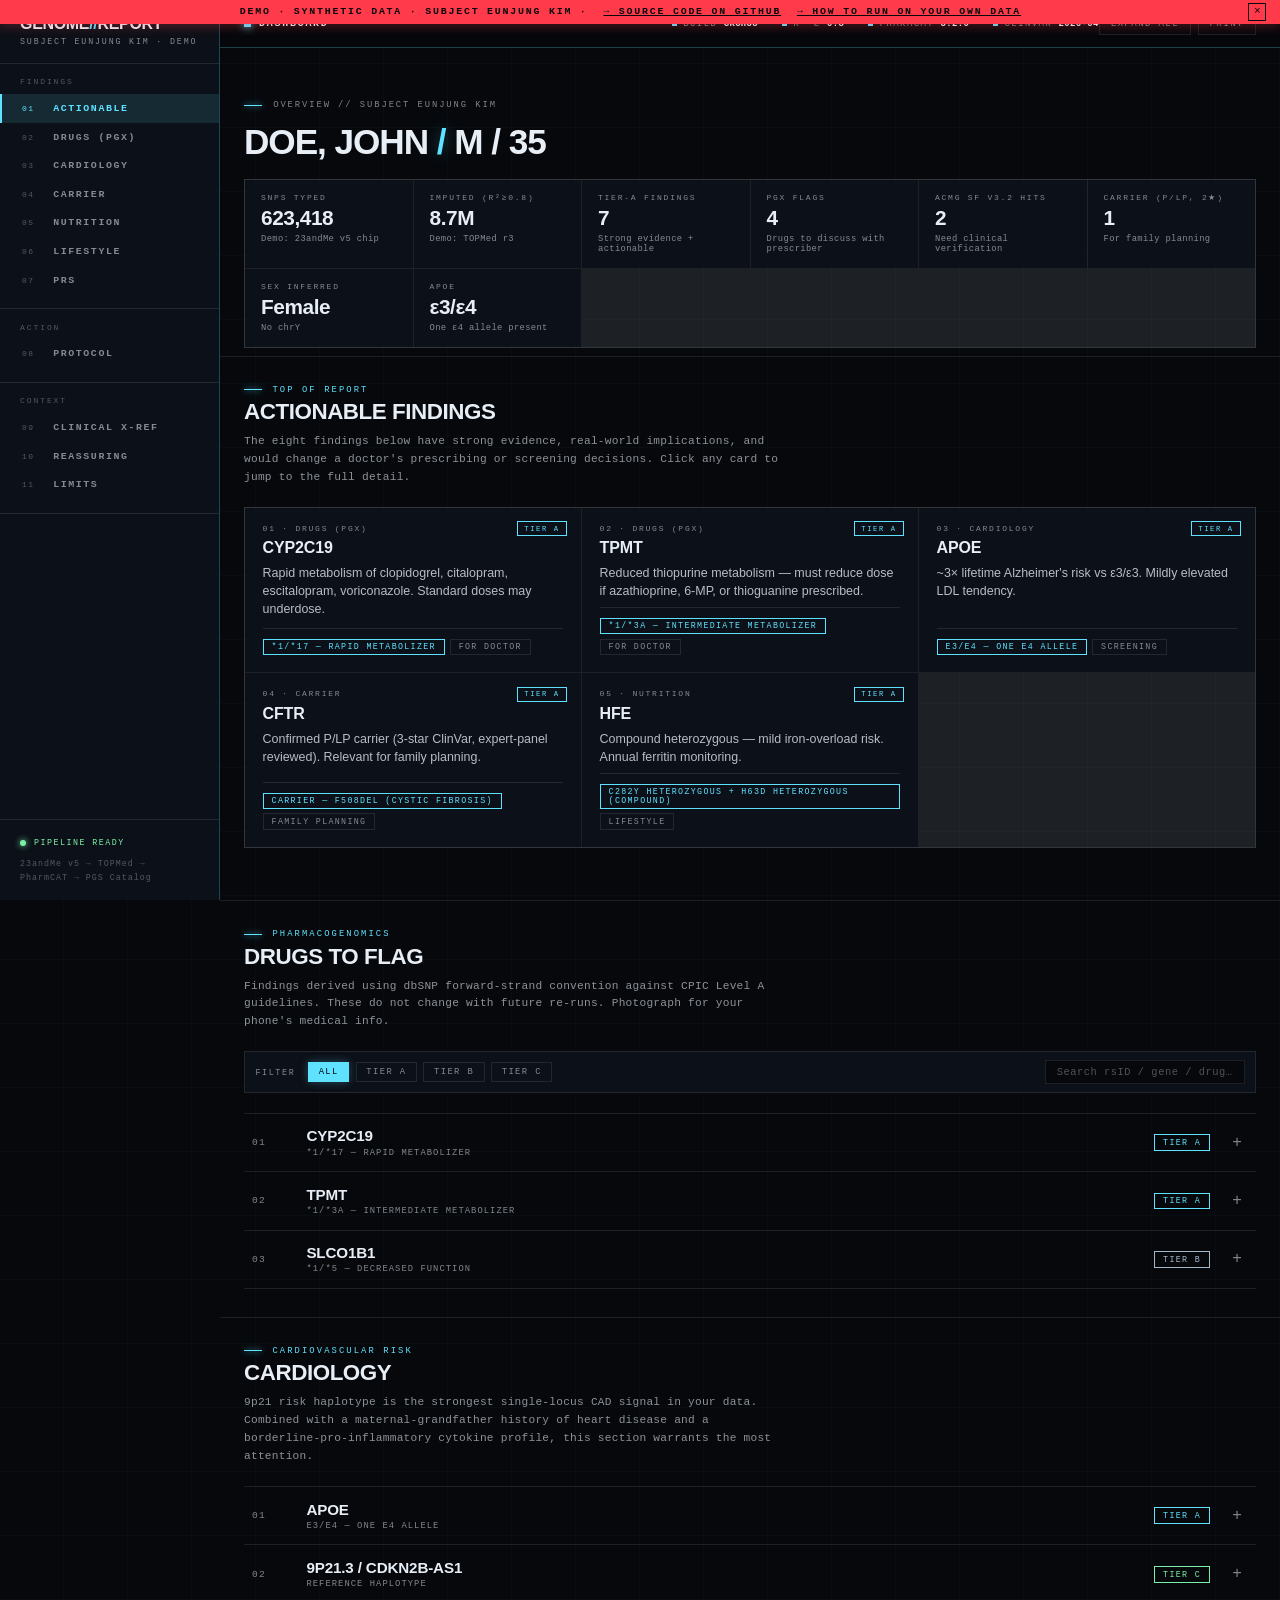
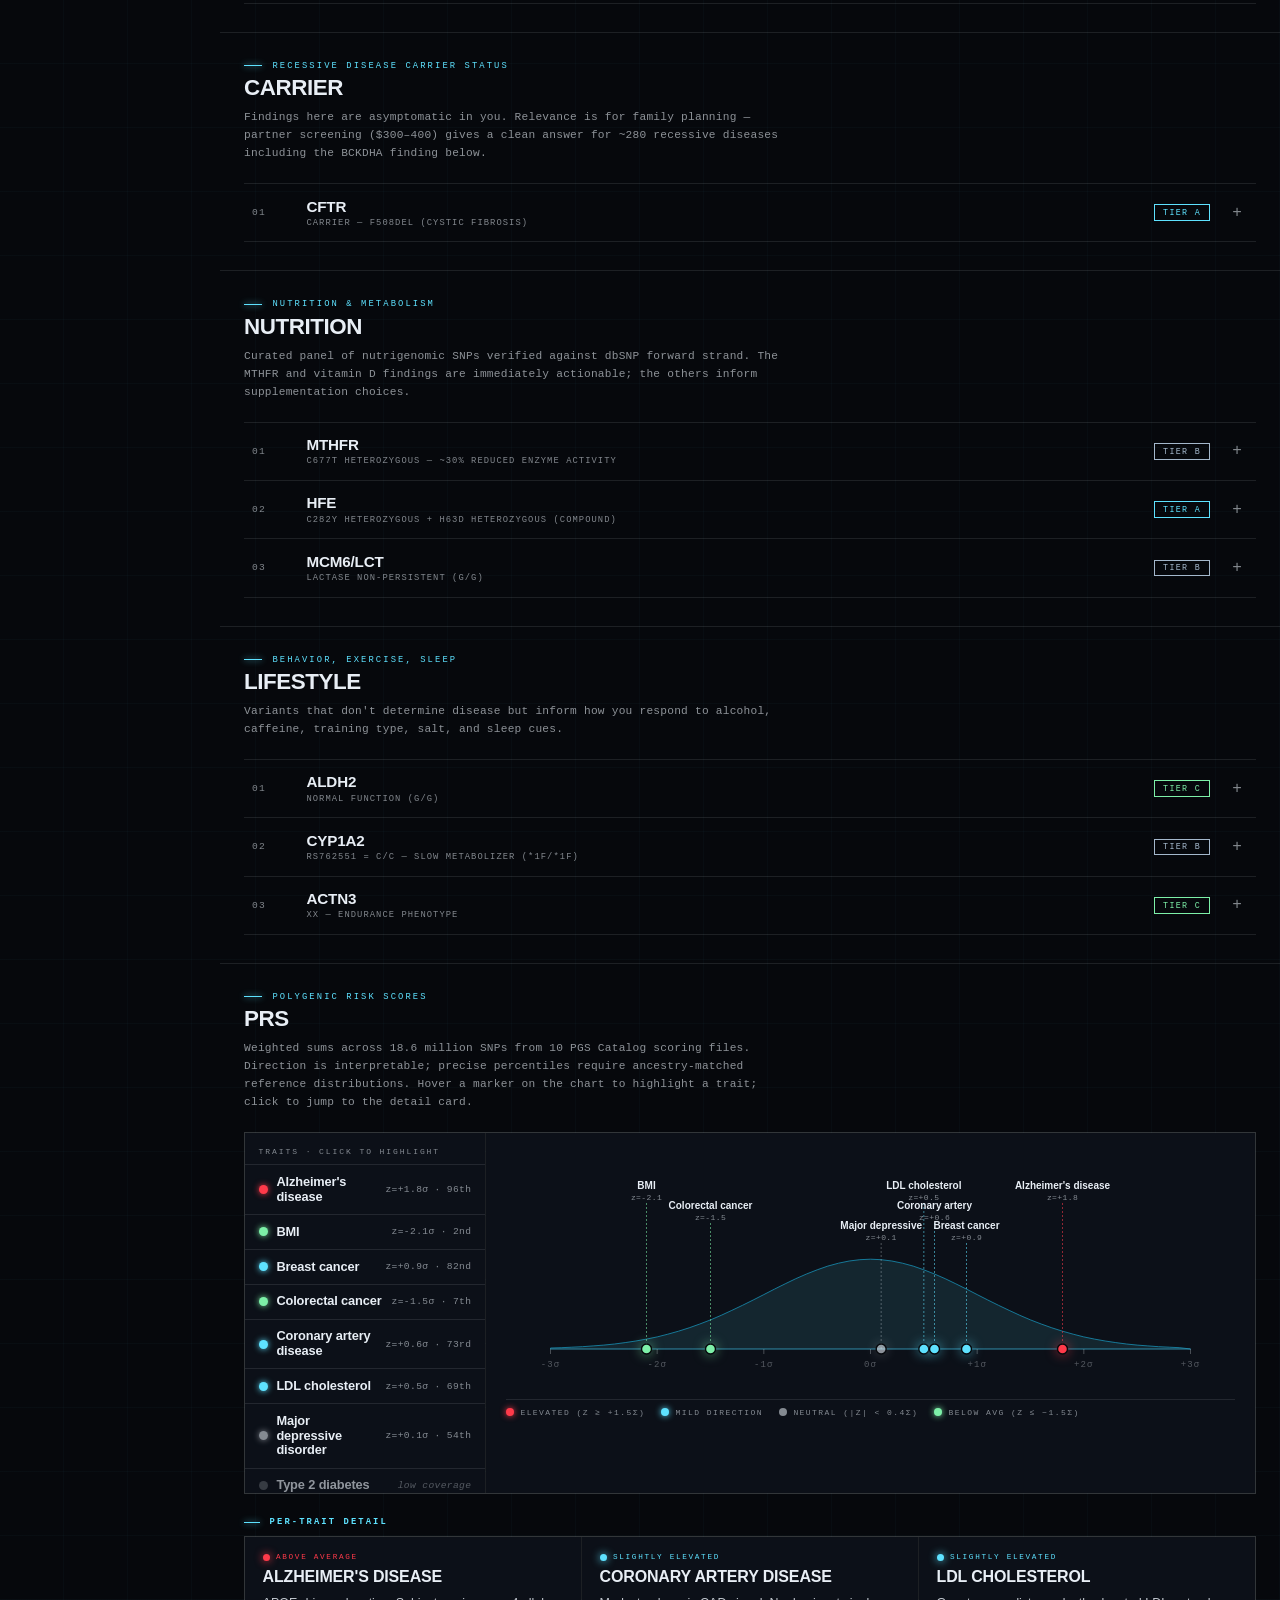
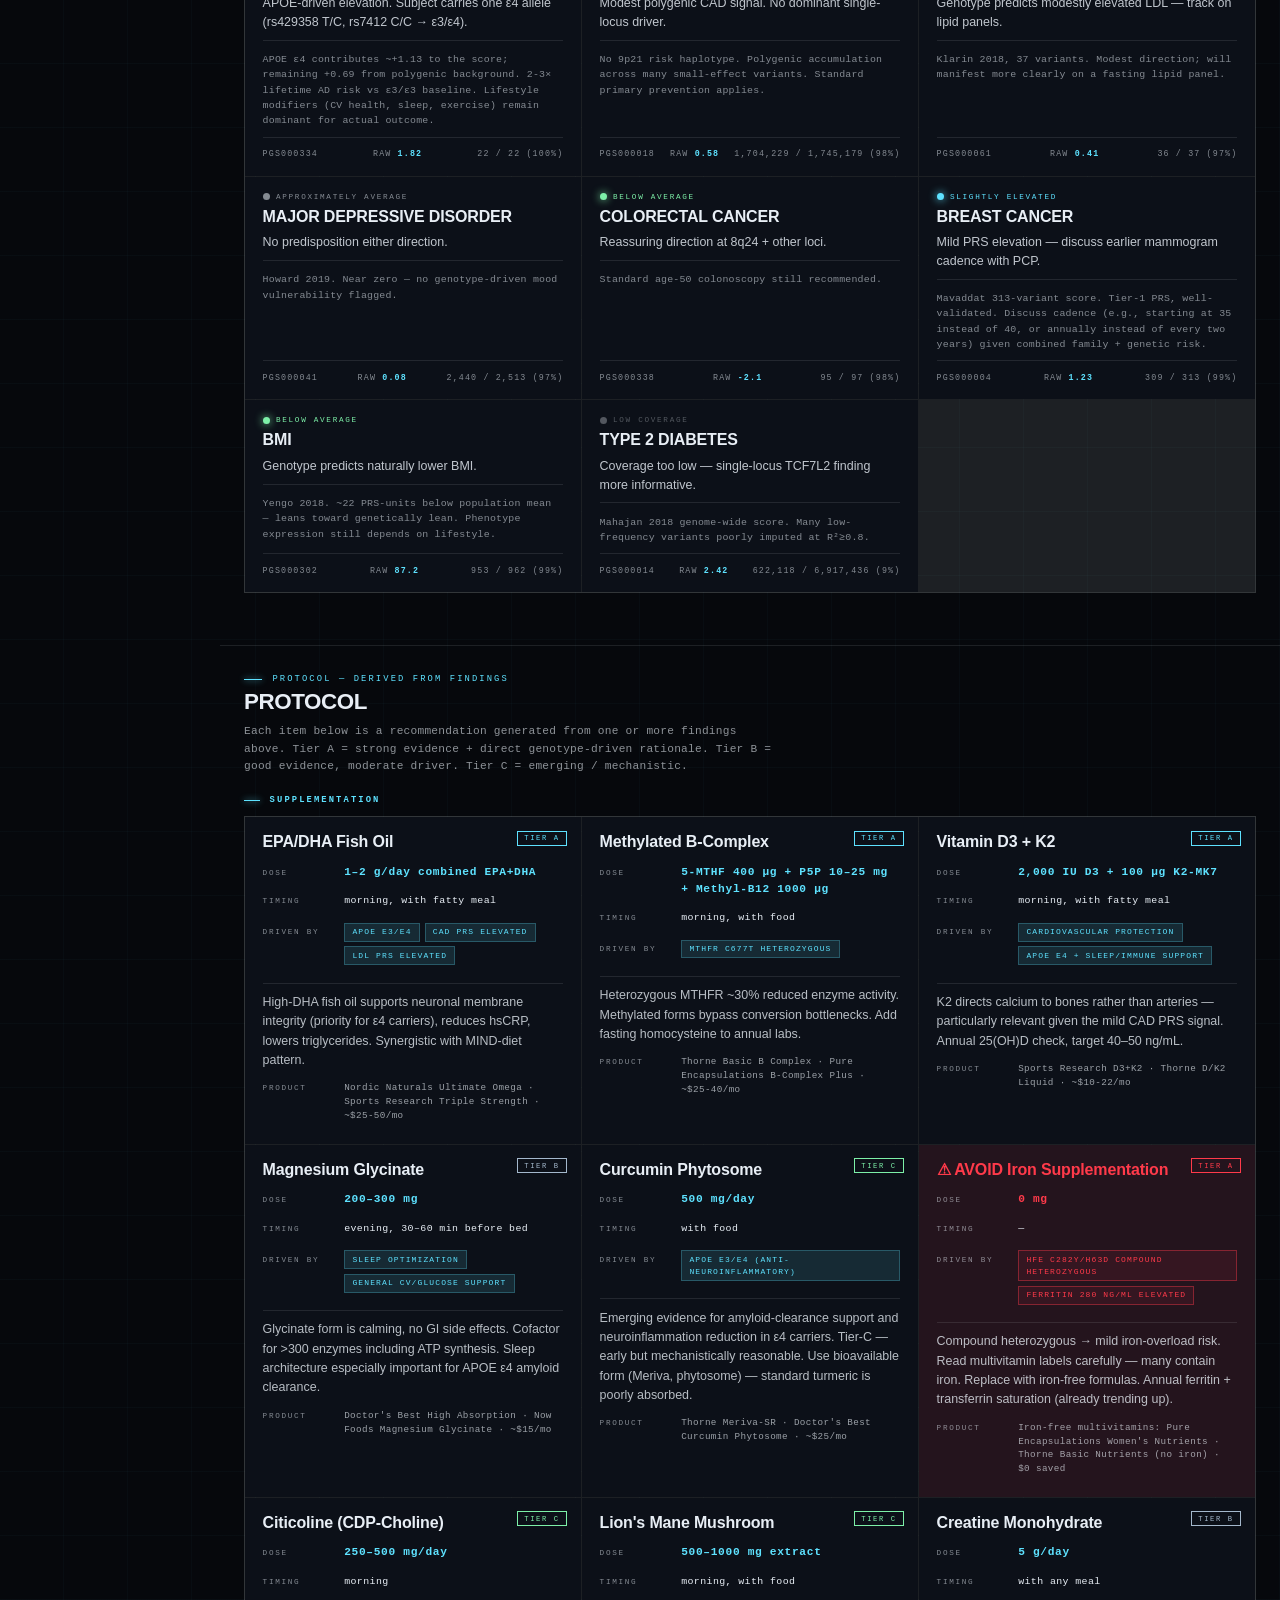
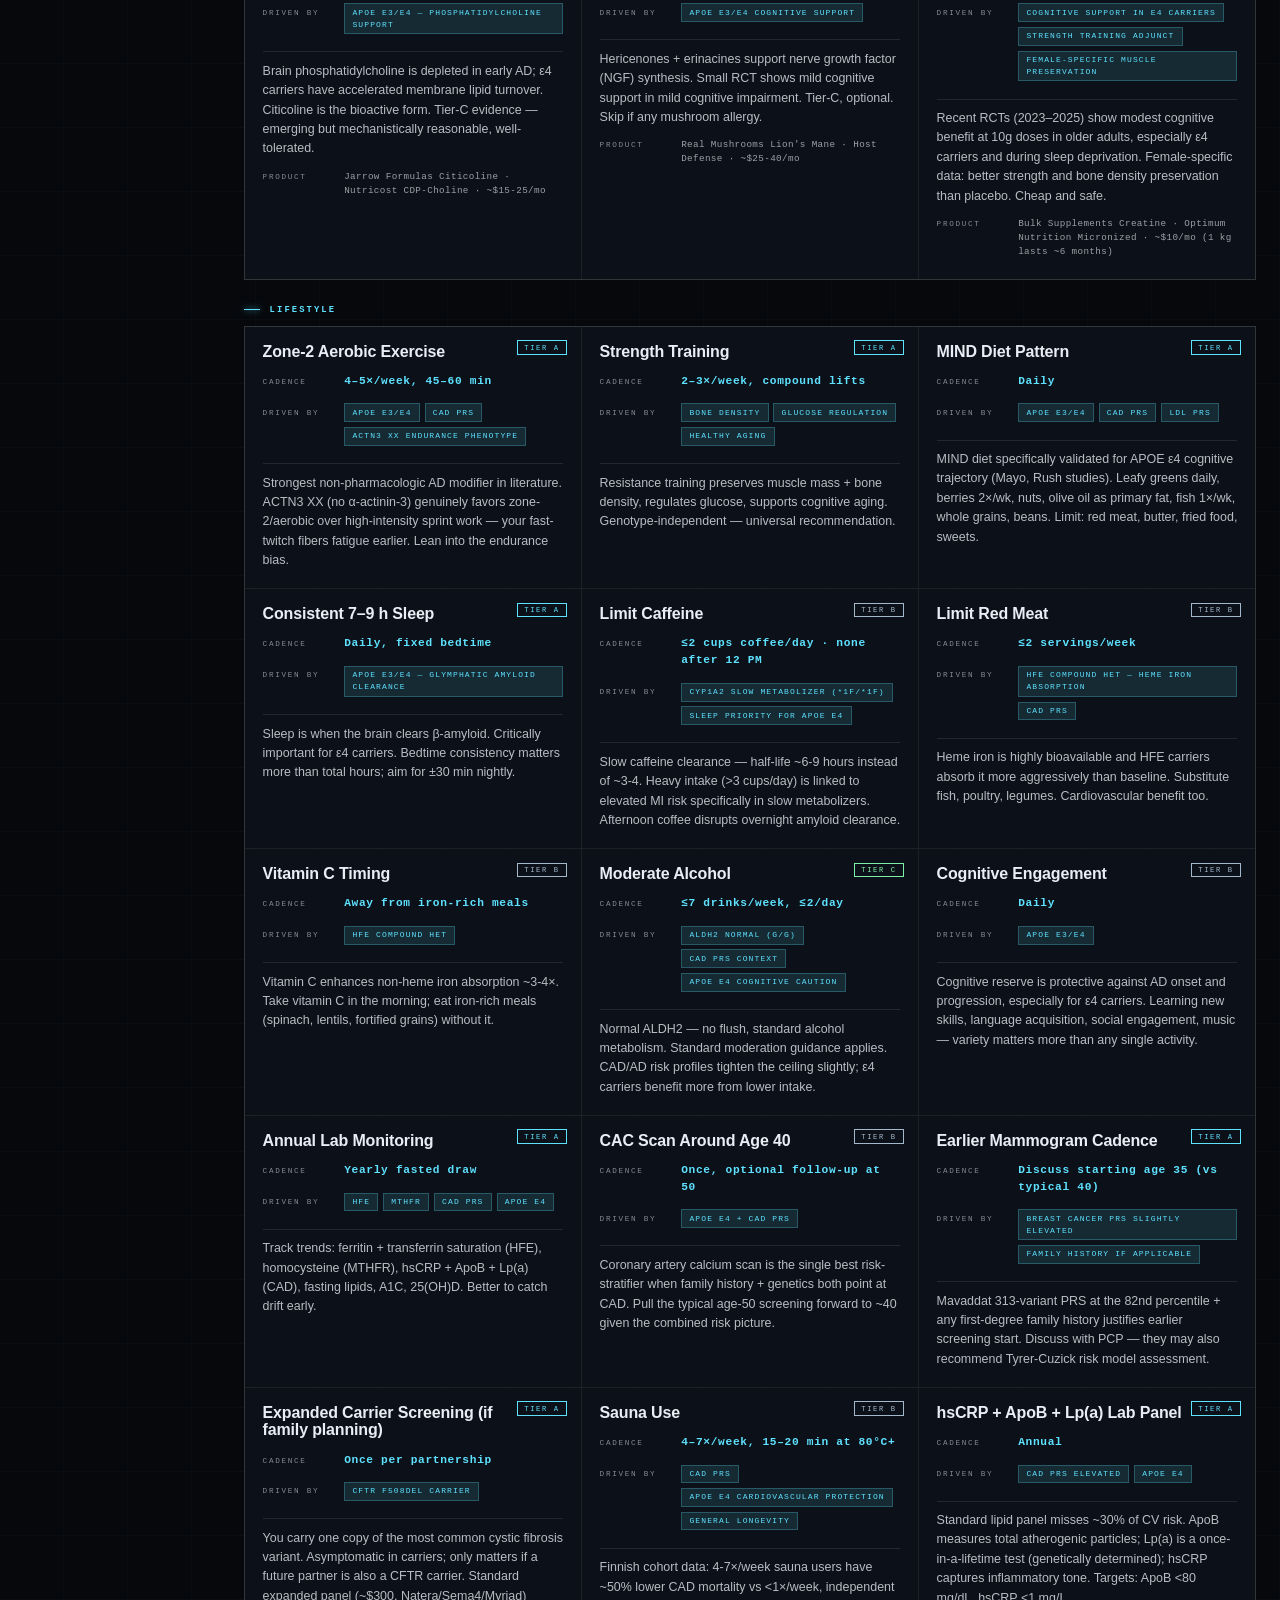
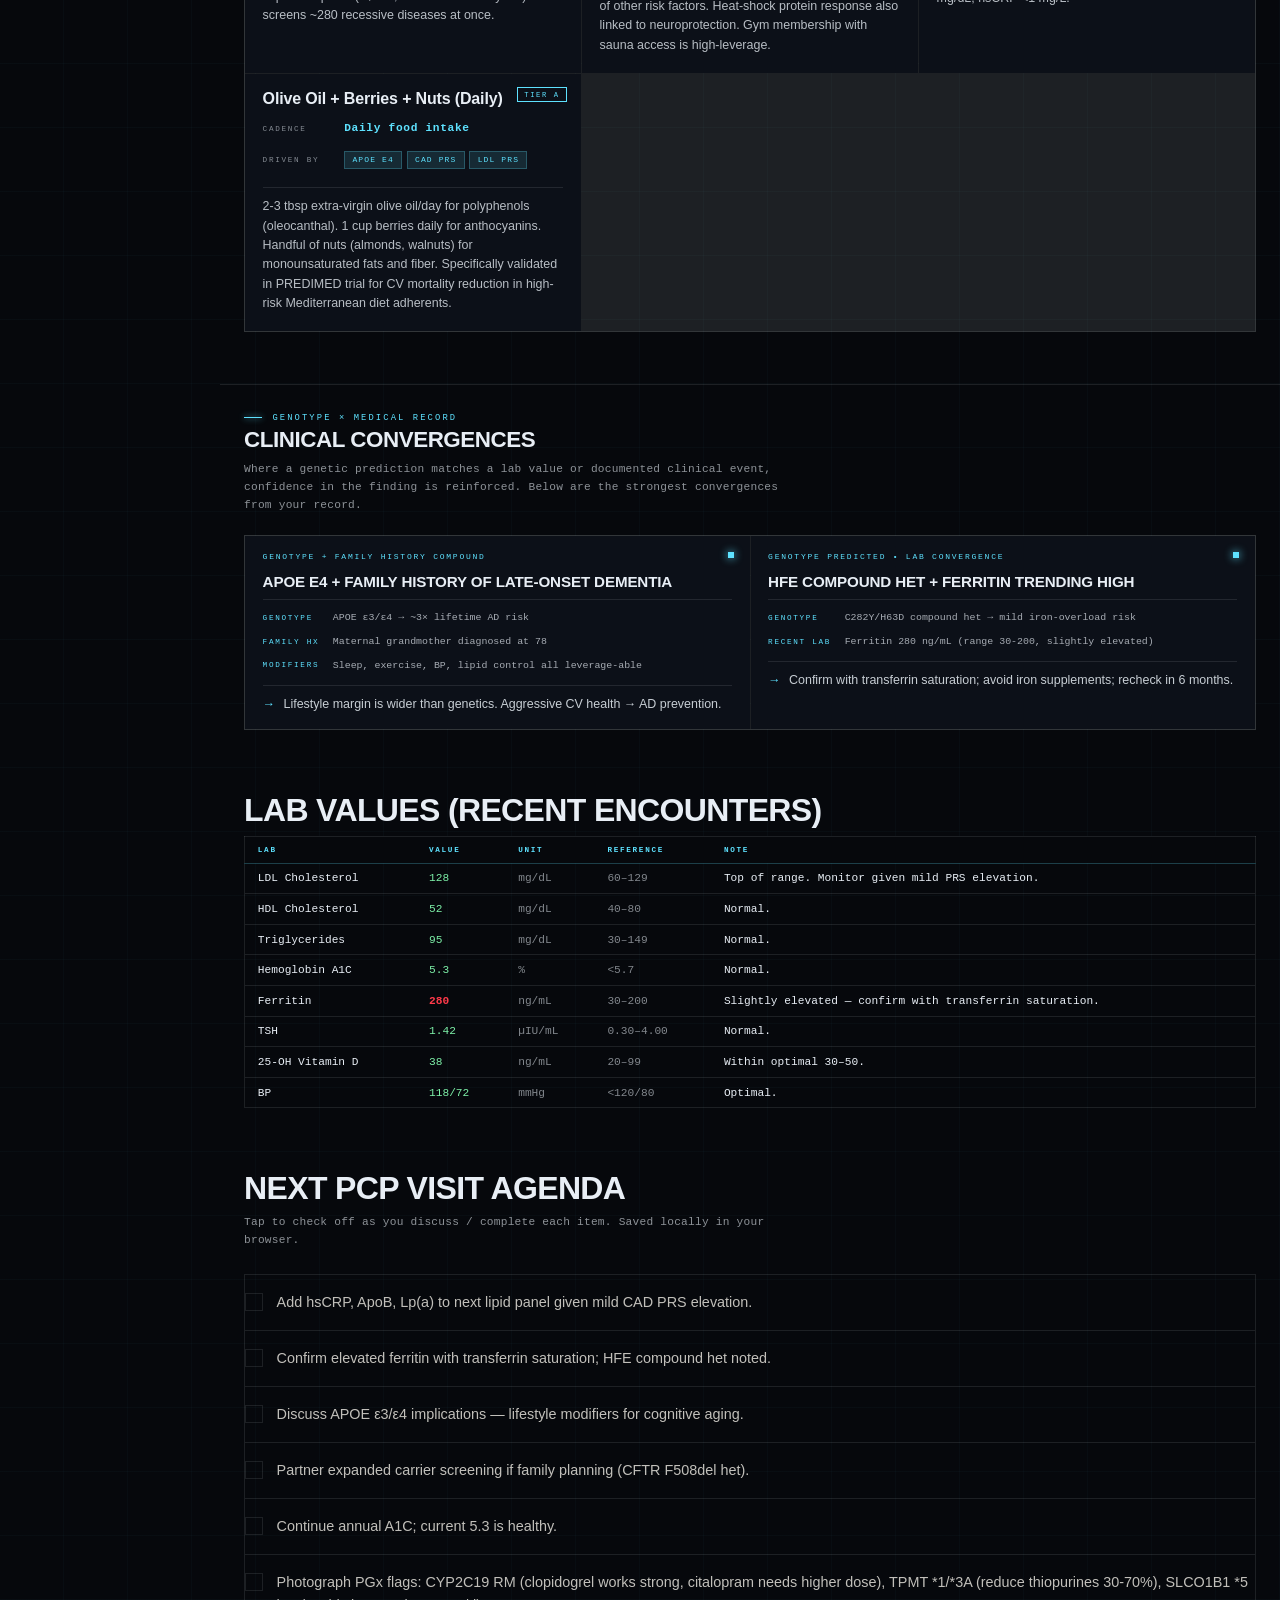
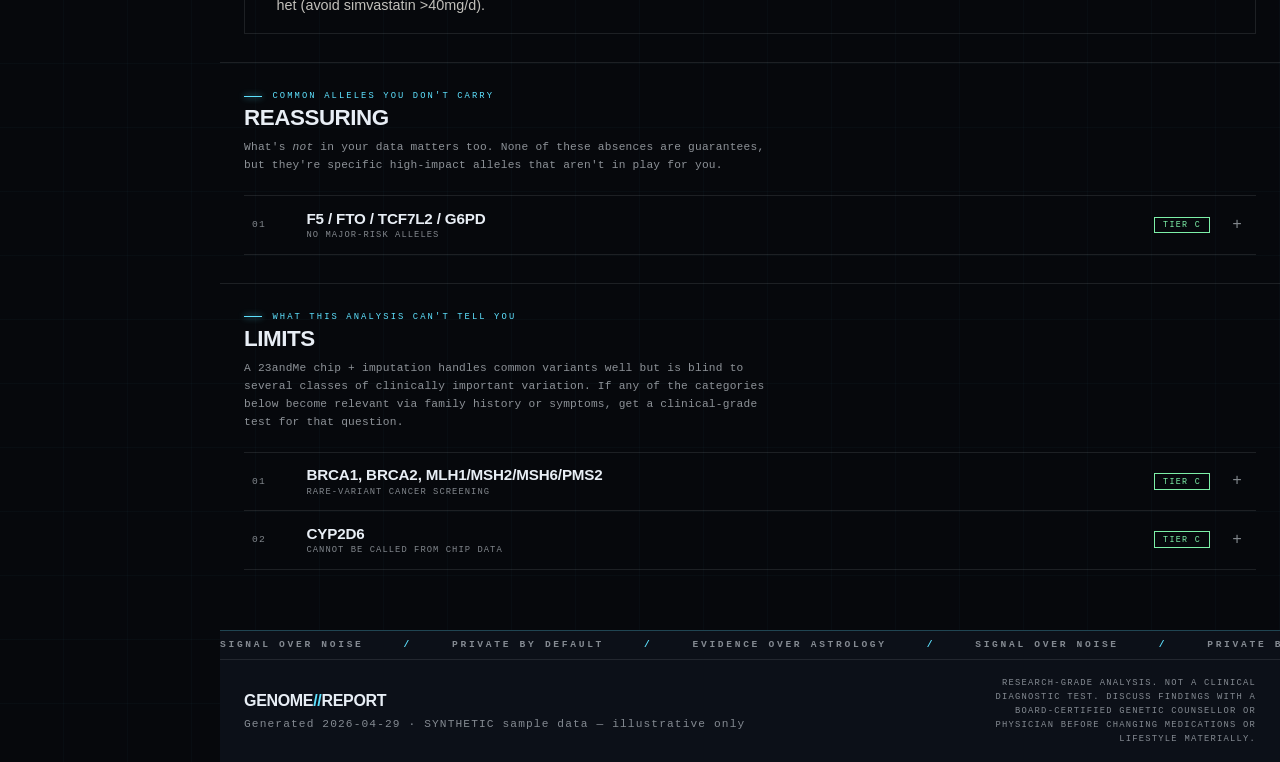
==== commit 605a0053: "PRS cards: remove per-card mini graphs (combined overview at top covers it) The top-of-section inter" ====
--- a/docs/index.html
+++ b/docs/index.html
@@ -98,8 +98,8 @@
 
   <link href="https://api.fontshare.com/v2/css?f[]=space-grotesk@300,400,500,700&f[]=space-mono@400,700&display=swap" rel="stylesheet" />
 
-  <link rel="stylesheet" href="css/base.css?v=20260430d" />
-  <link rel="stylesheet" href="css/layout.css?v=20260430d" />
+  <link rel="stylesheet" href="css/base.css?v=20260430e" />
+  <link rel="stylesheet" href="css/layout.css?v=20260430e" />
 </head>
 <body>
 
@@ -441,6 +441,6 @@
     </div>
   </footer>
 
-  <script type="module" src="js/main.js?v=20260430d"></script>
+  <script type="module" src="js/main.js?v=20260430e"></script>
 </body>
 </html>
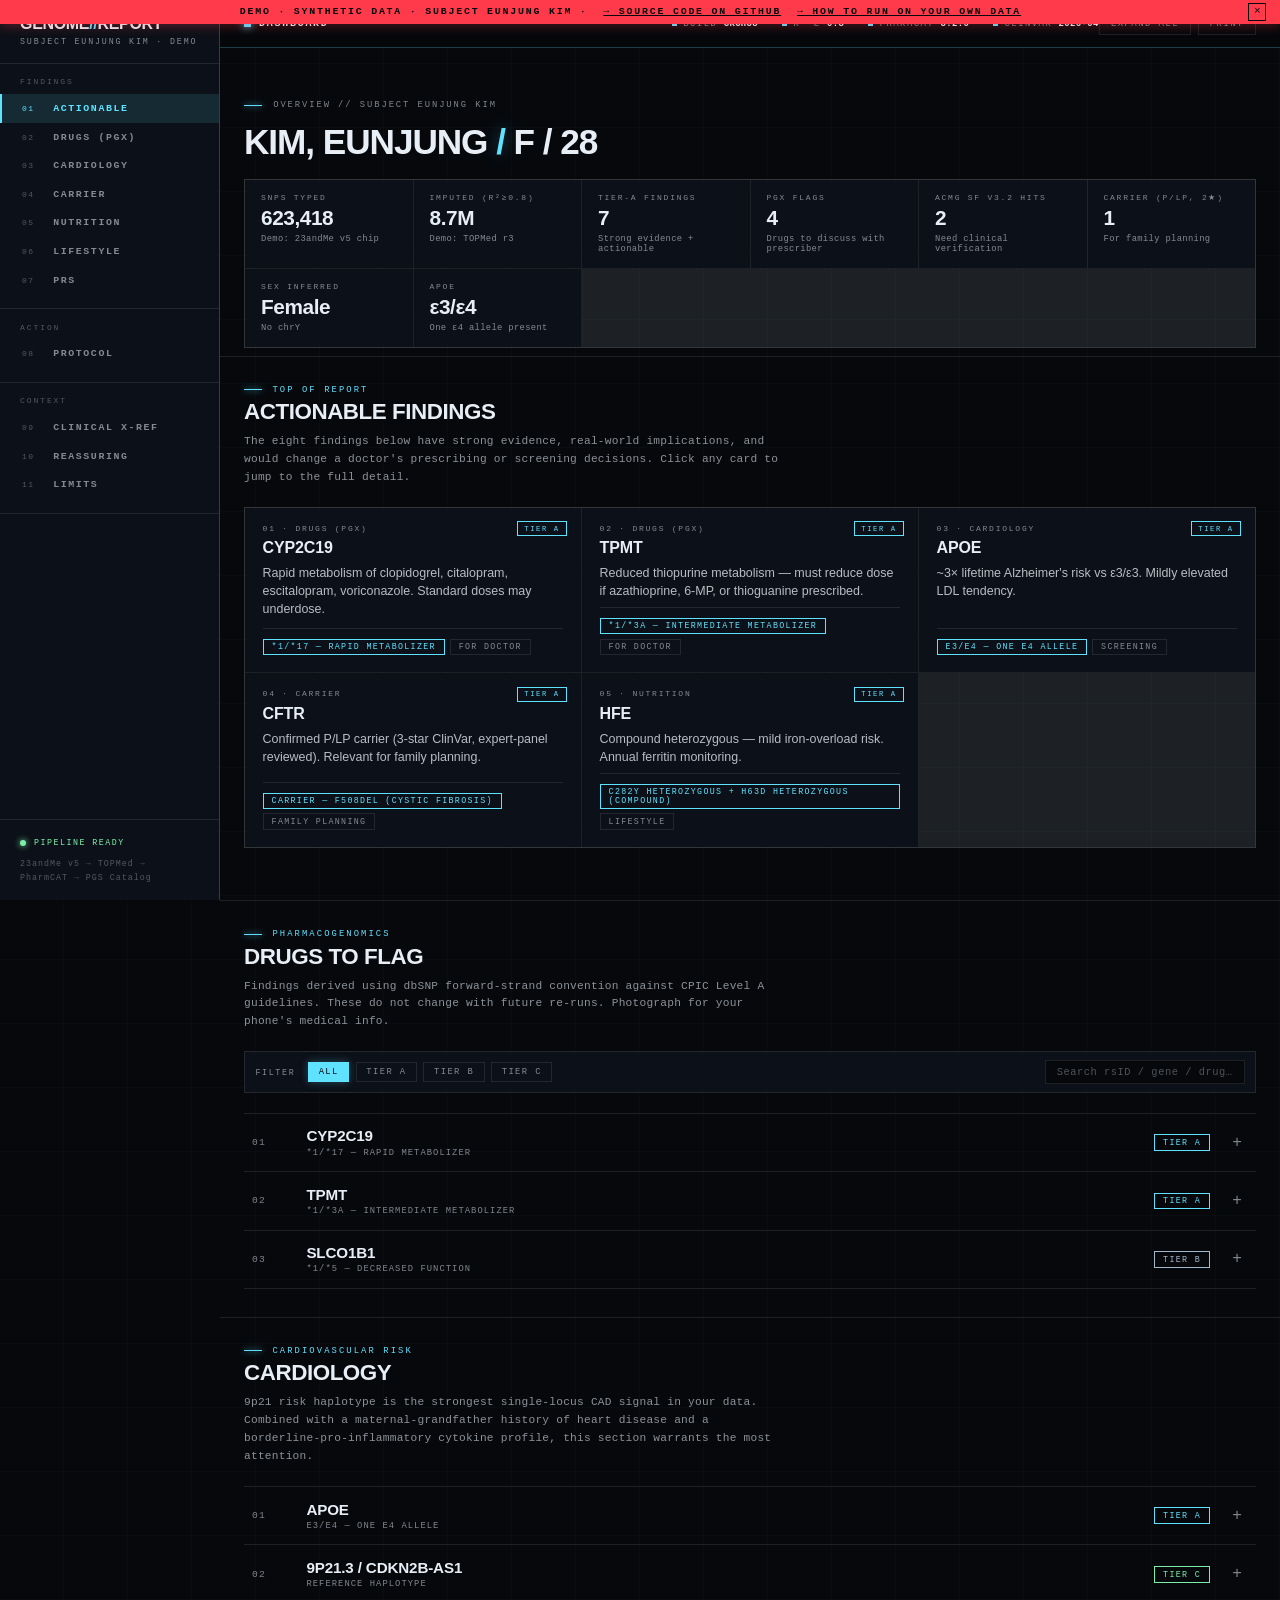
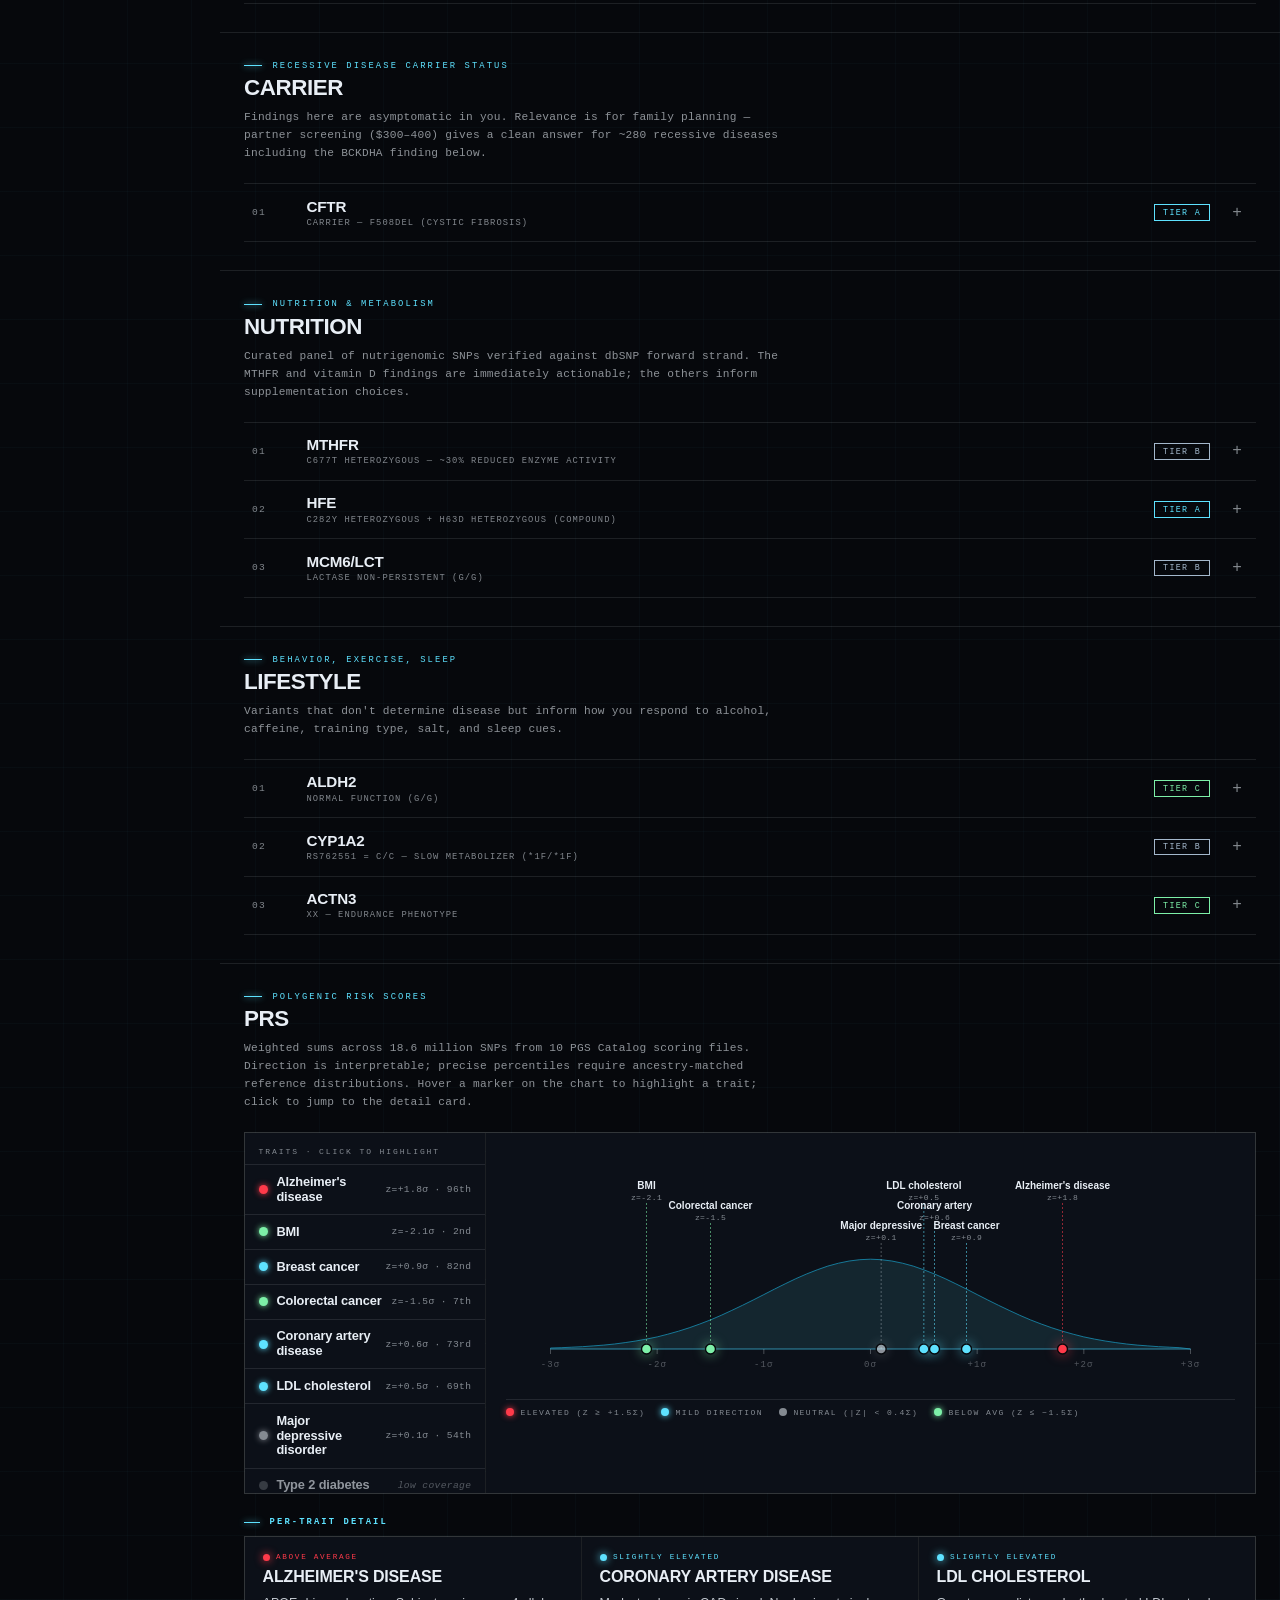
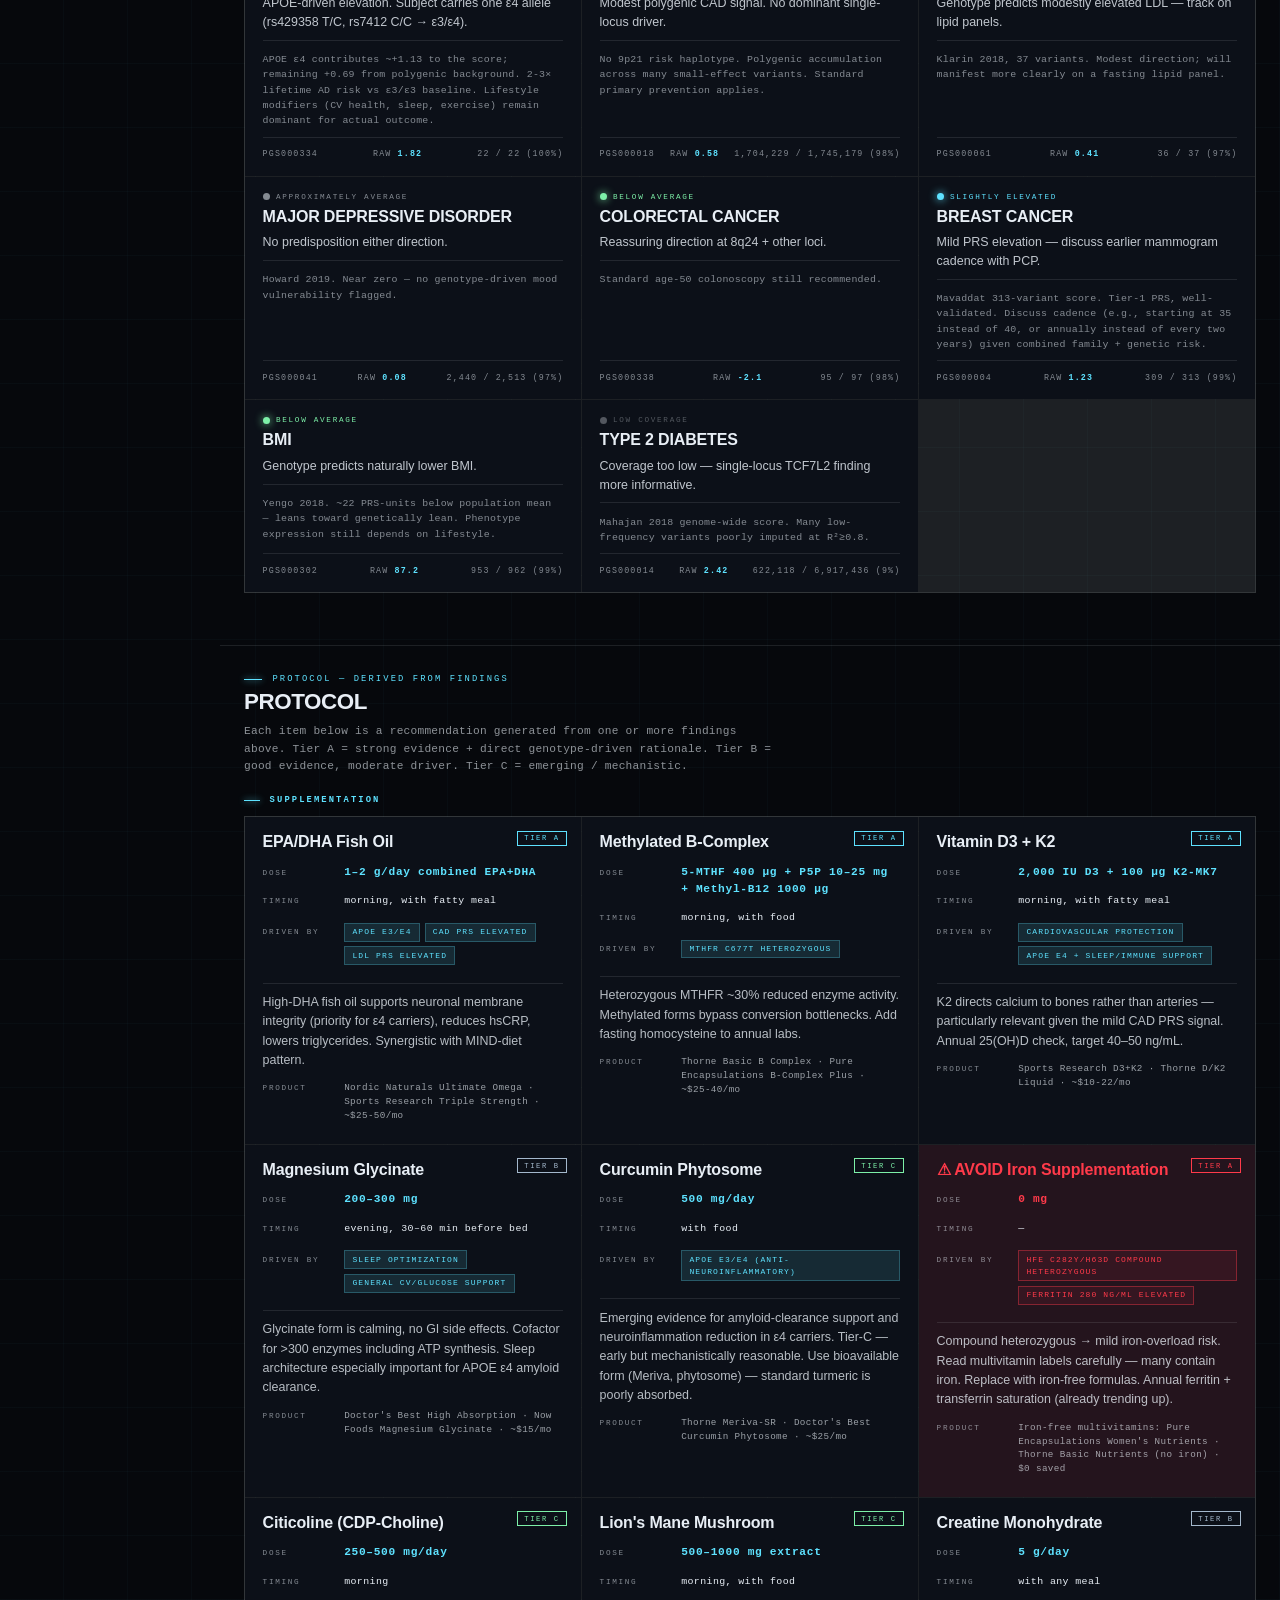
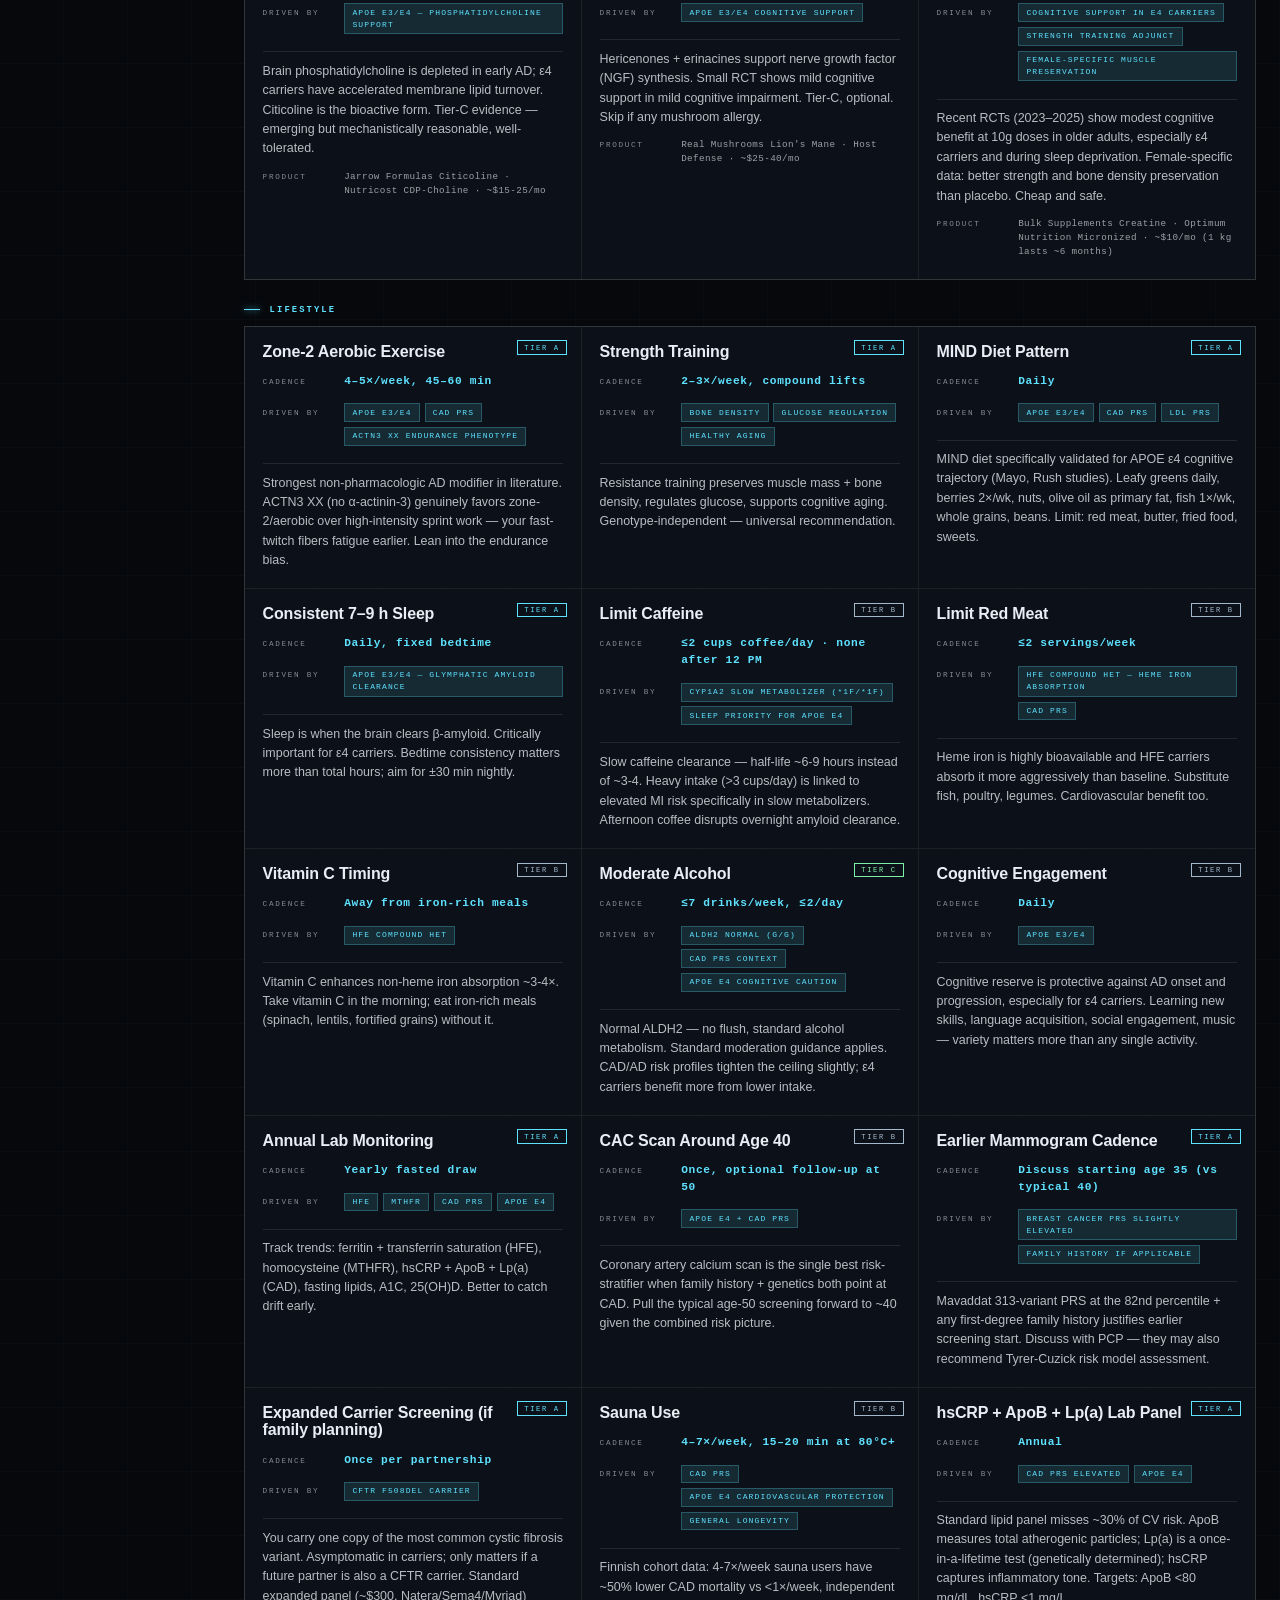
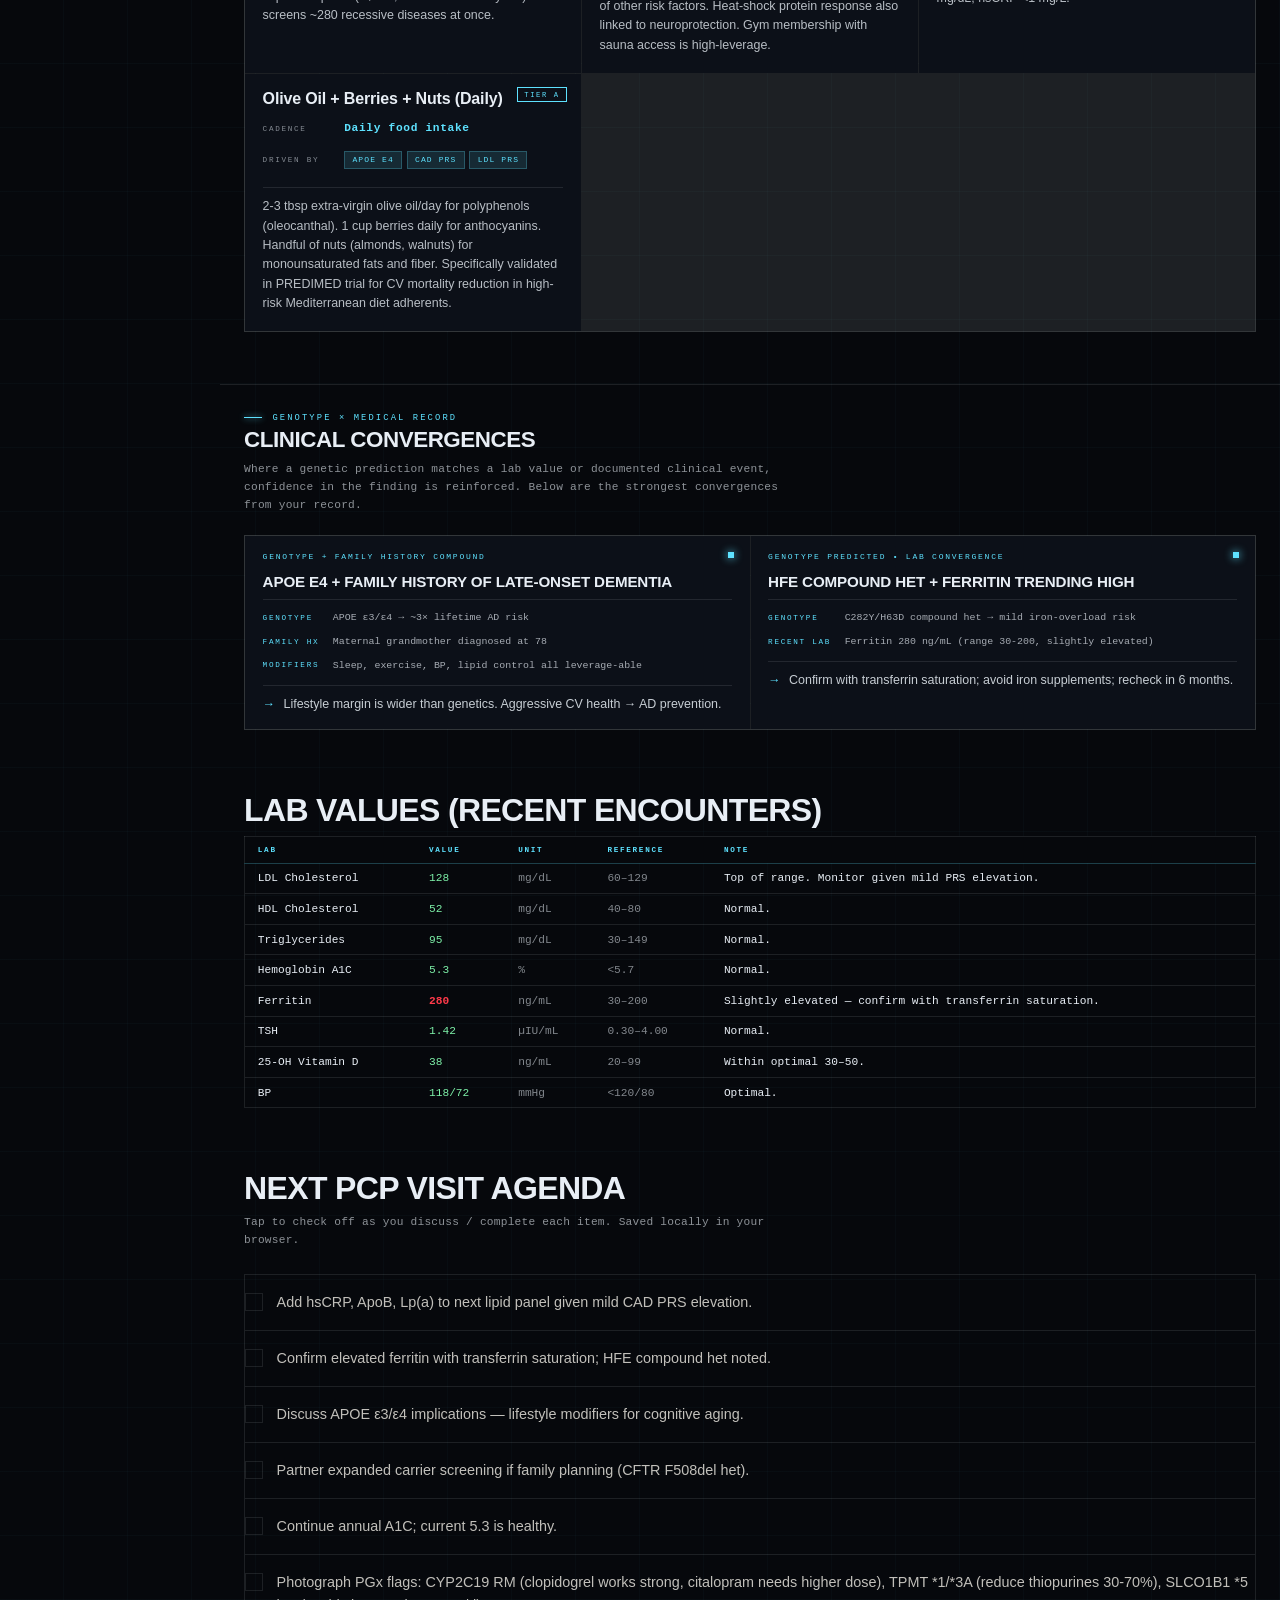
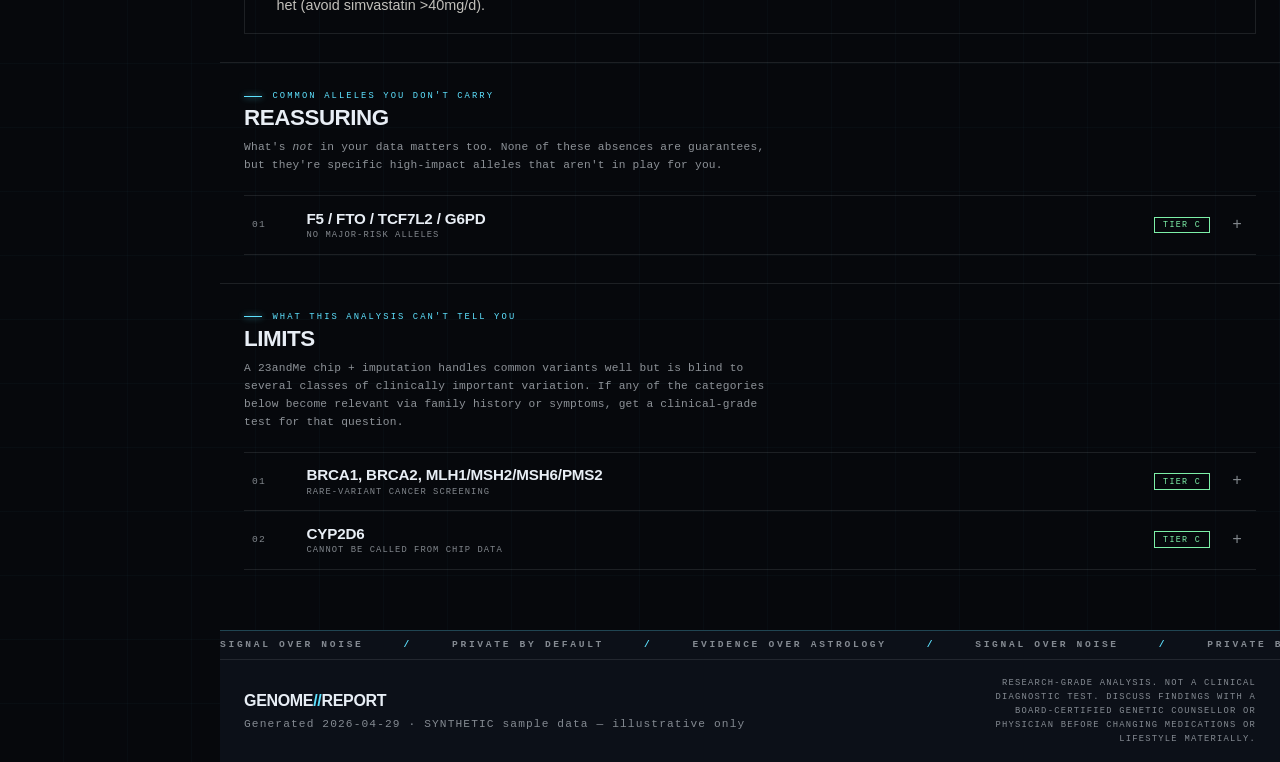
==== commit 2bdd13cd: "Hero title: fix stale DOE/JOHN/M/35 → KIM/EUNJUNG/F/28 v=20260430f" ====
--- a/docs/index.html
+++ b/docs/index.html
@@ -98,8 +98,8 @@
 
   <link href="https://api.fontshare.com/v2/css?f[]=space-grotesk@300,400,500,700&f[]=space-mono@400,700&display=swap" rel="stylesheet" />
 
-  <link rel="stylesheet" href="css/base.css?v=20260430e" />
-  <link rel="stylesheet" href="css/layout.css?v=20260430e" />
+  <link rel="stylesheet" href="css/base.css?v=20260430f" />
+  <link rel="stylesheet" href="css/layout.css?v=20260430f" />
 </head>
 <body>
 
@@ -197,7 +197,7 @@
   <!-- Subject overview panel -->
   <header class="hero" id="top">
     <p class="hero-eyebrow">OVERVIEW // SUBJECT EUNJUNG KIM</p>
-    <h1 class="hero-title">DOE, JOHN <span class="accent">/</span> M / 35</h1>
+    <h1 class="hero-title">KIM, EUNJUNG <span class="accent">/</span> F / 28</h1>
     <div class="hero-stats" id="hero-stats"></div>
   </header>
 
@@ -441,6 +441,6 @@
     </div>
   </footer>
 
-  <script type="module" src="js/main.js?v=20260430e"></script>
+  <script type="module" src="js/main.js?v=20260430f"></script>
 </body>
 </html>
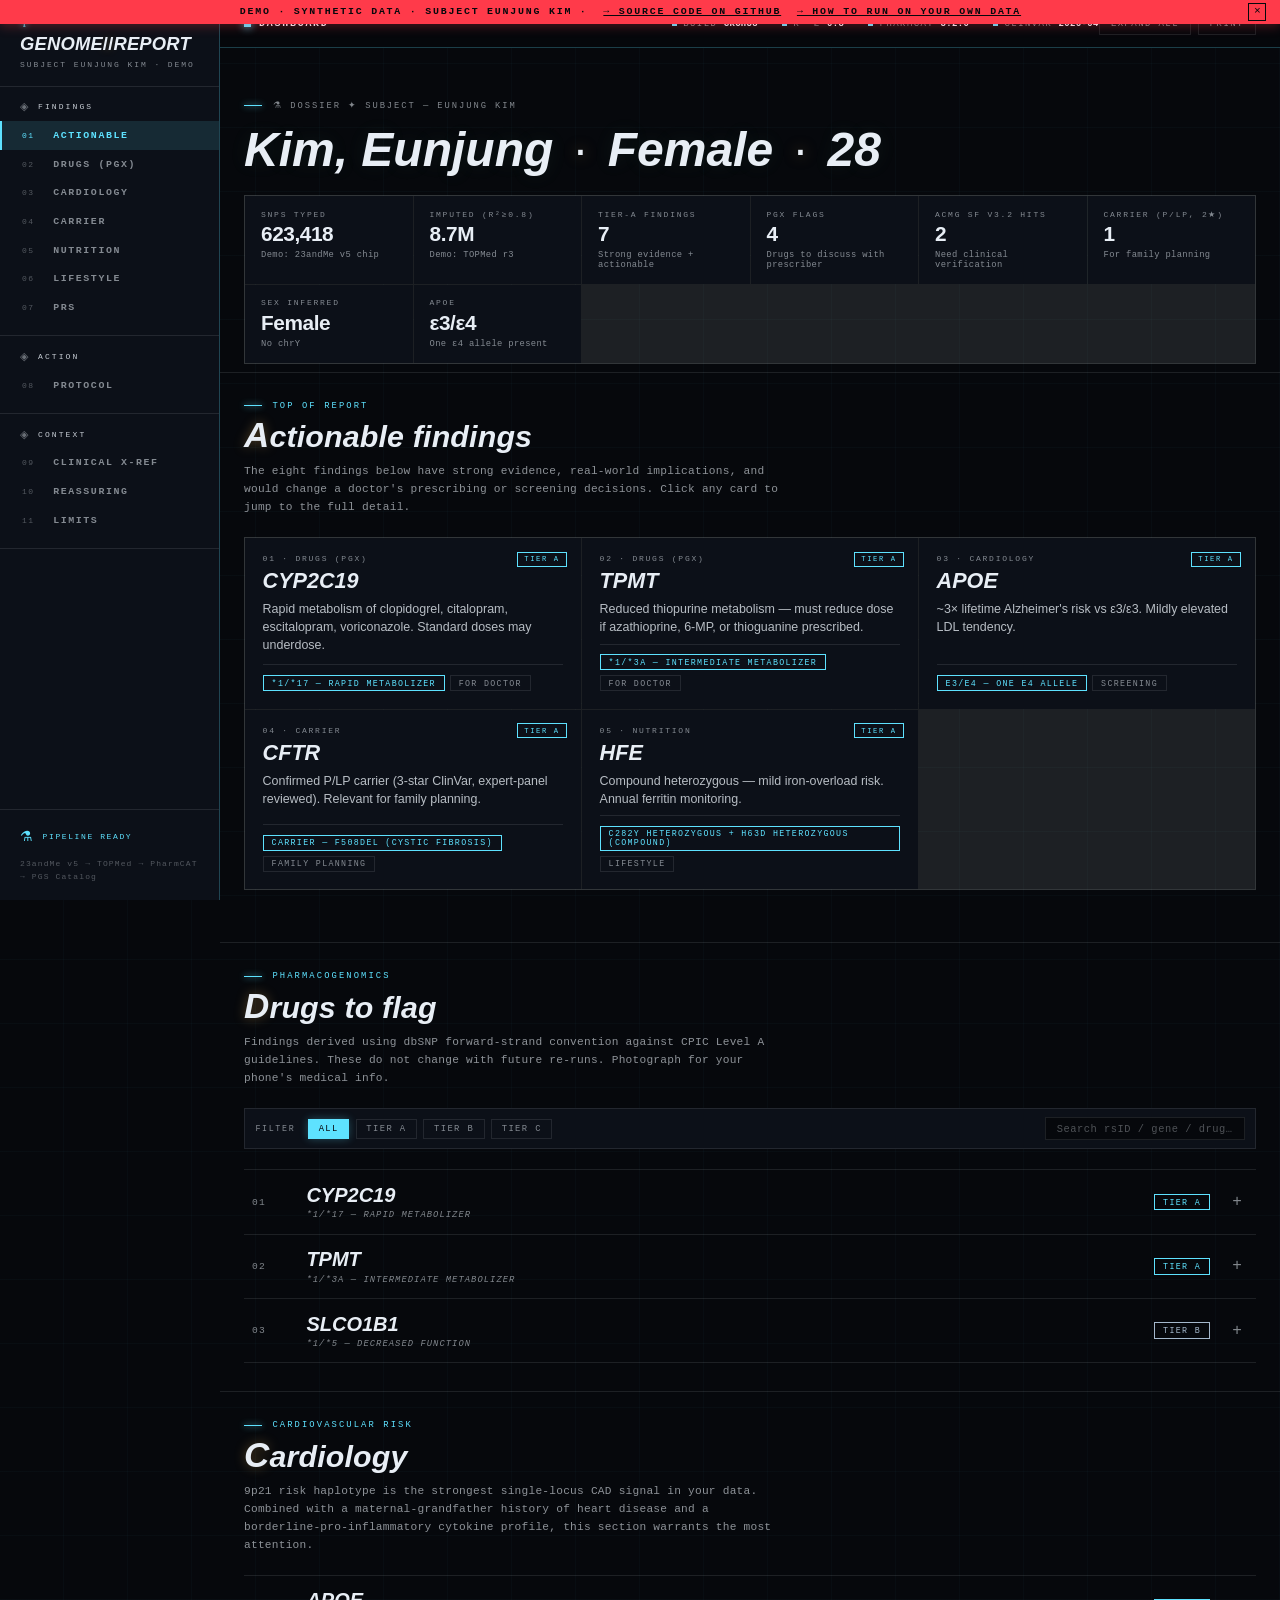
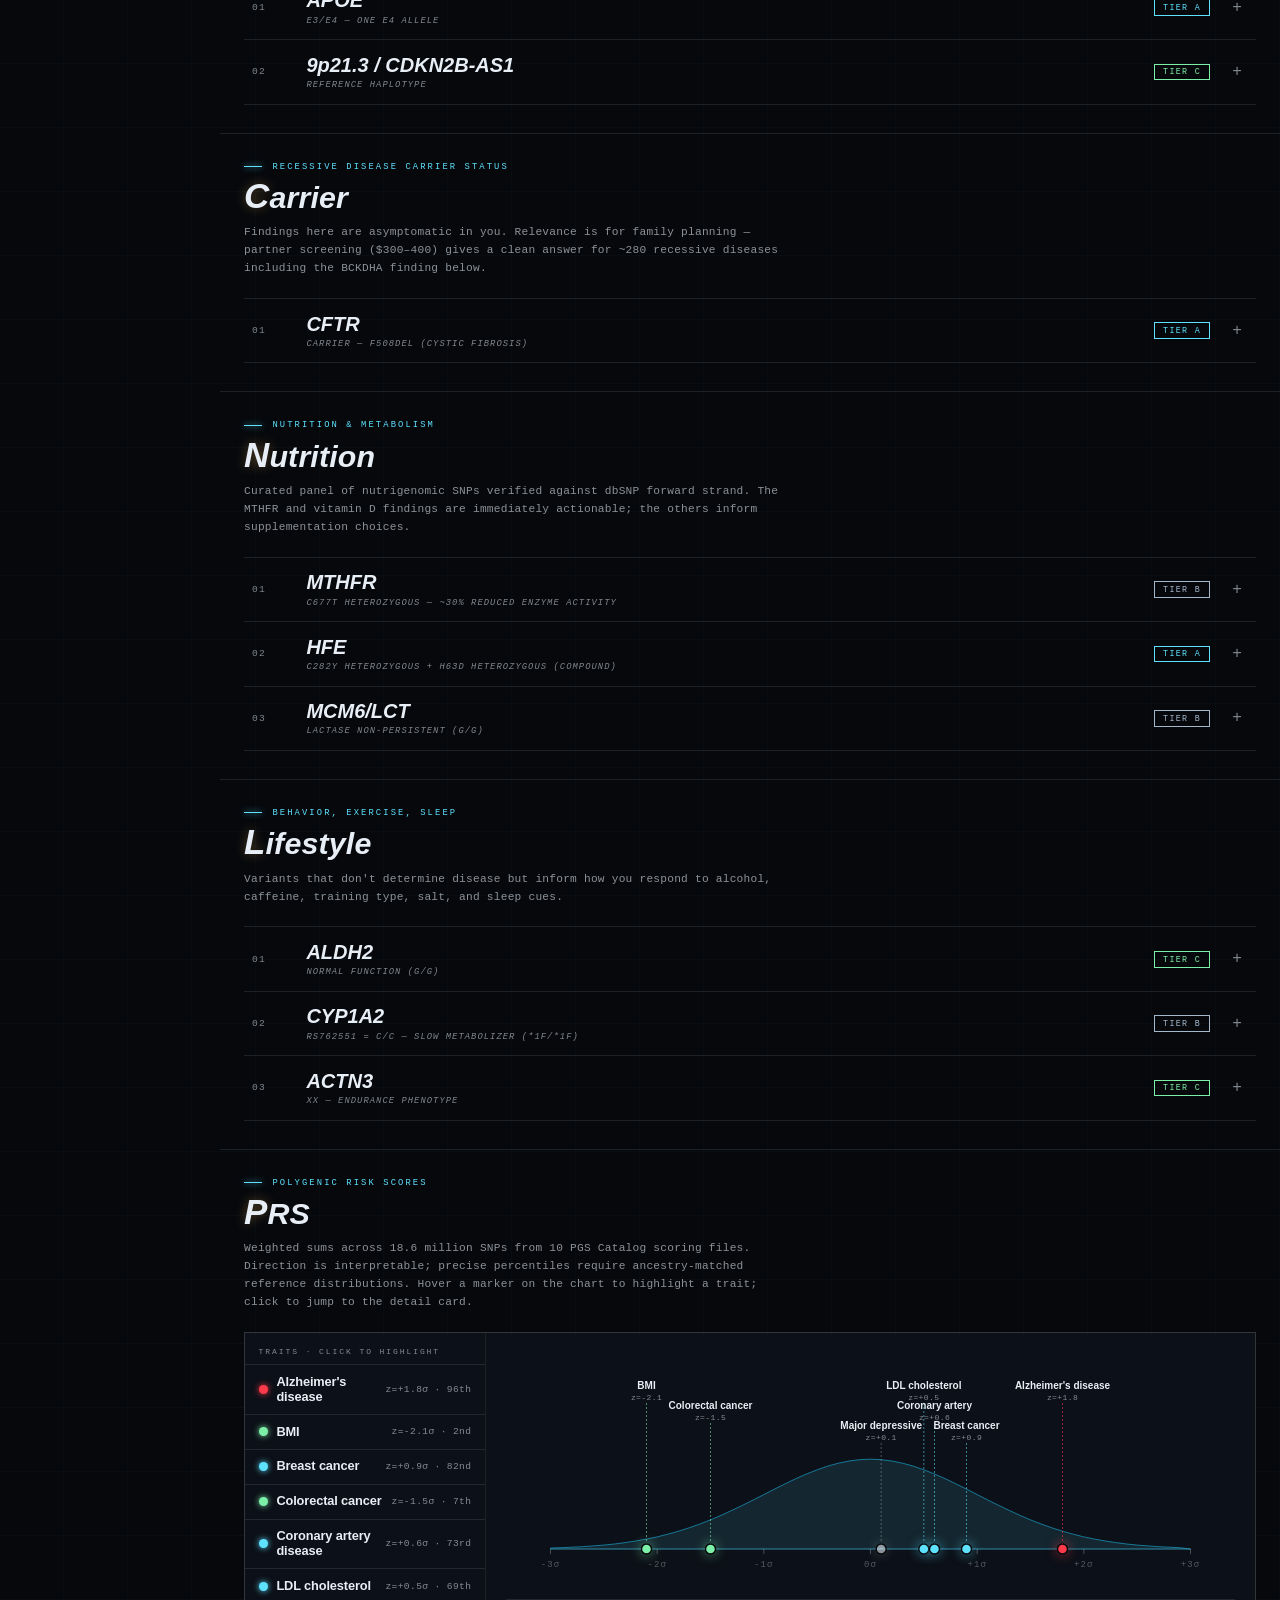
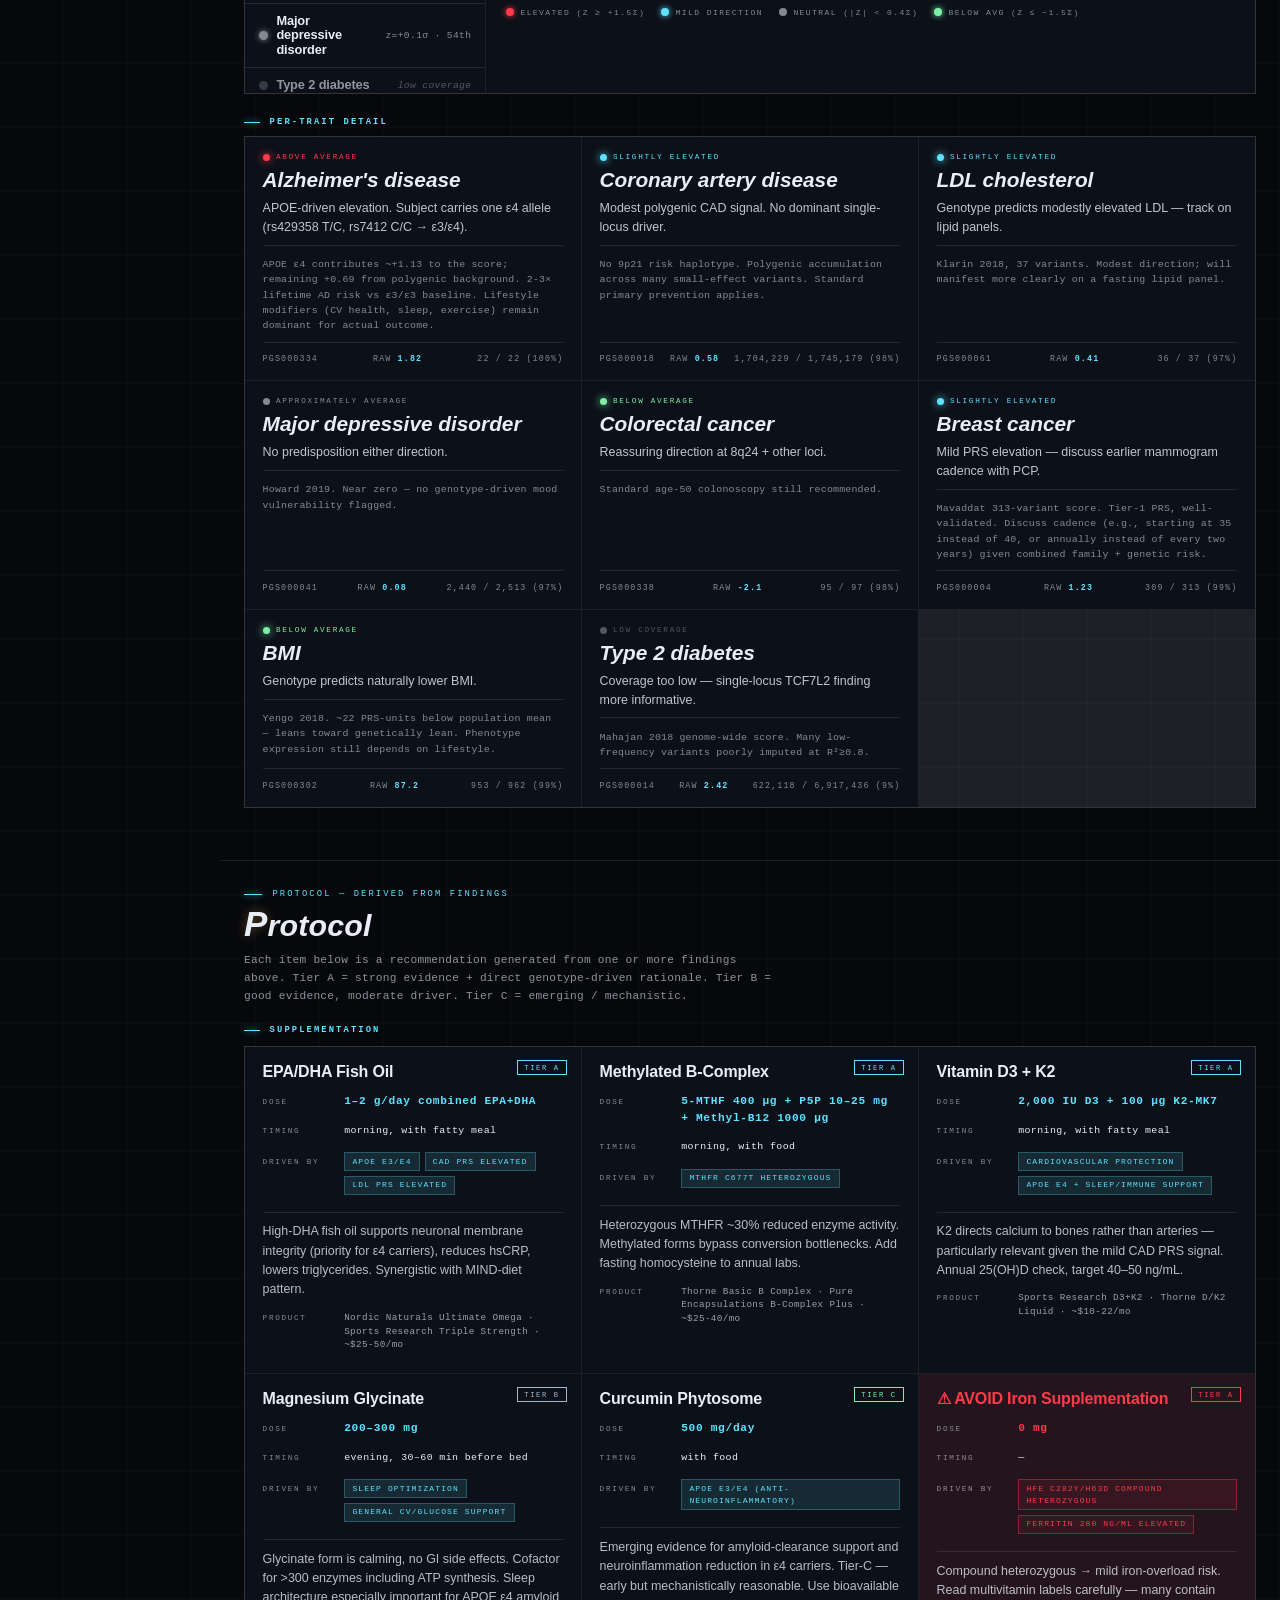
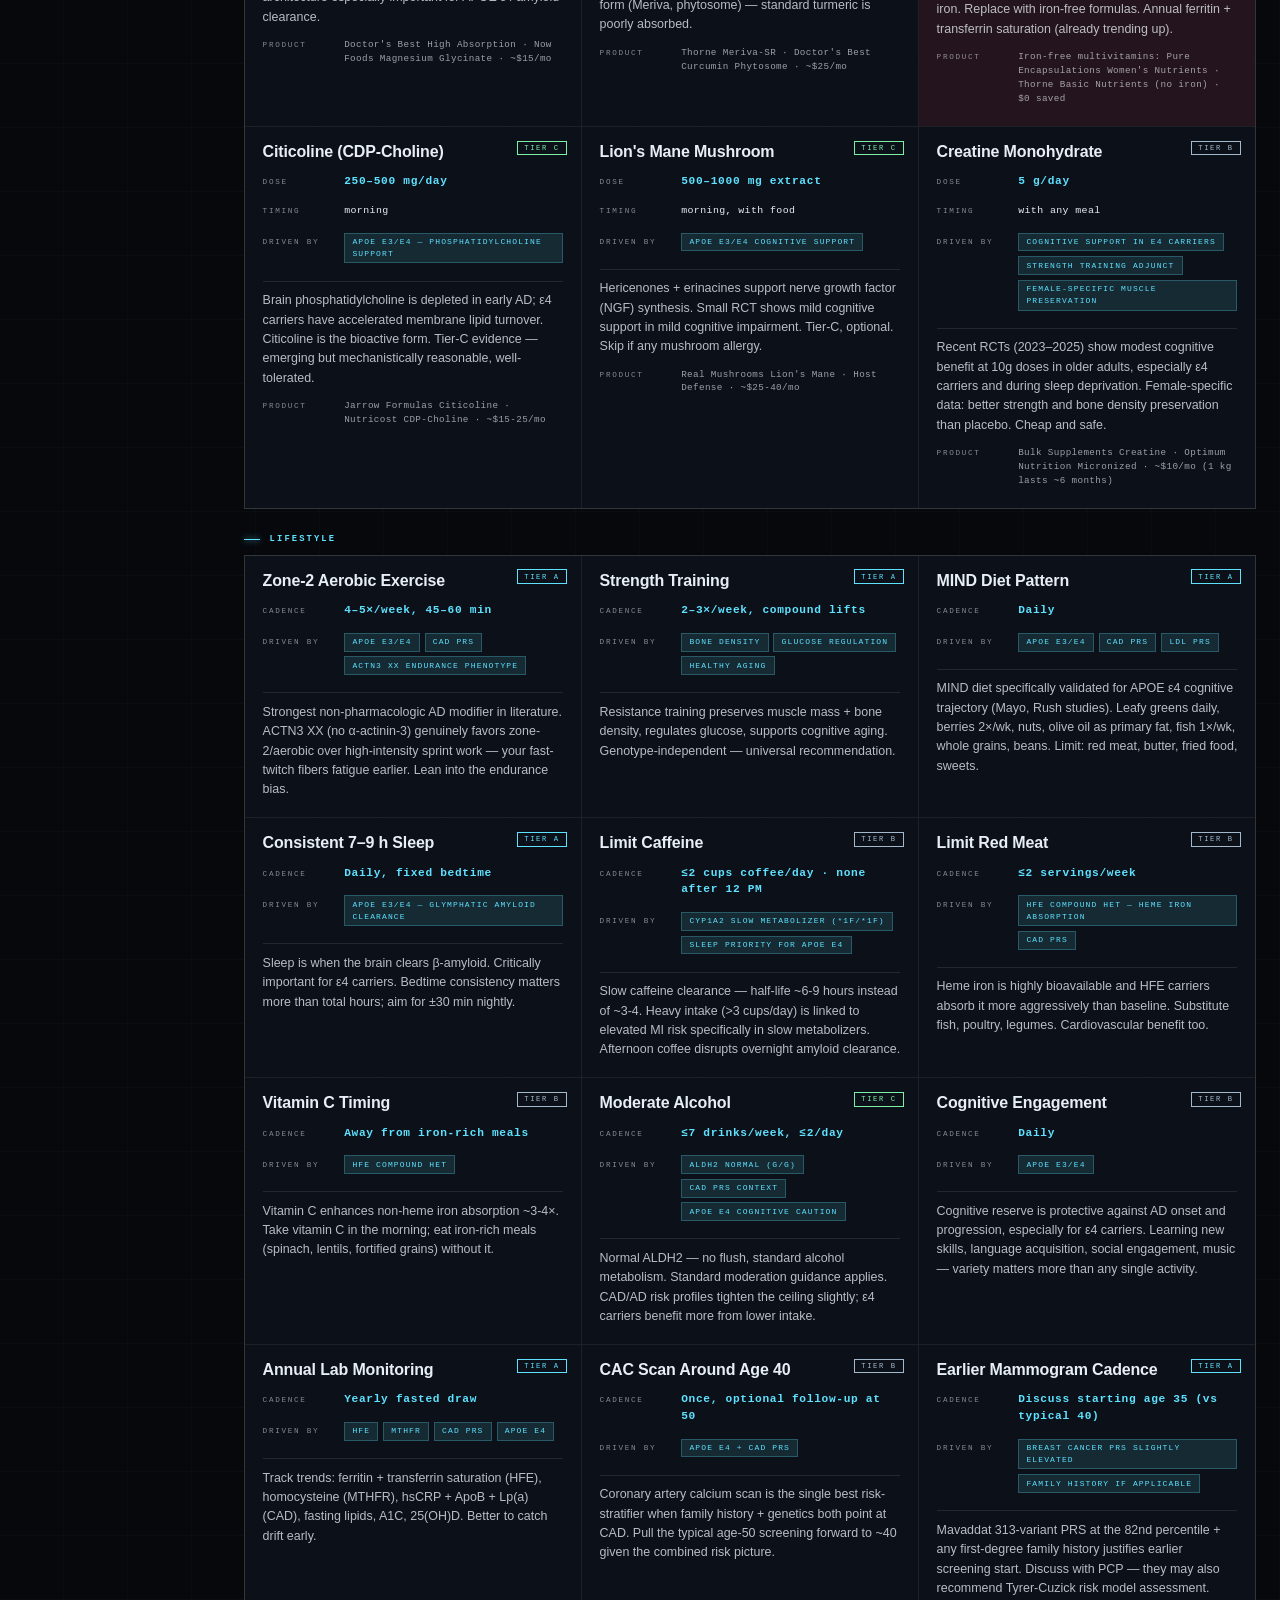
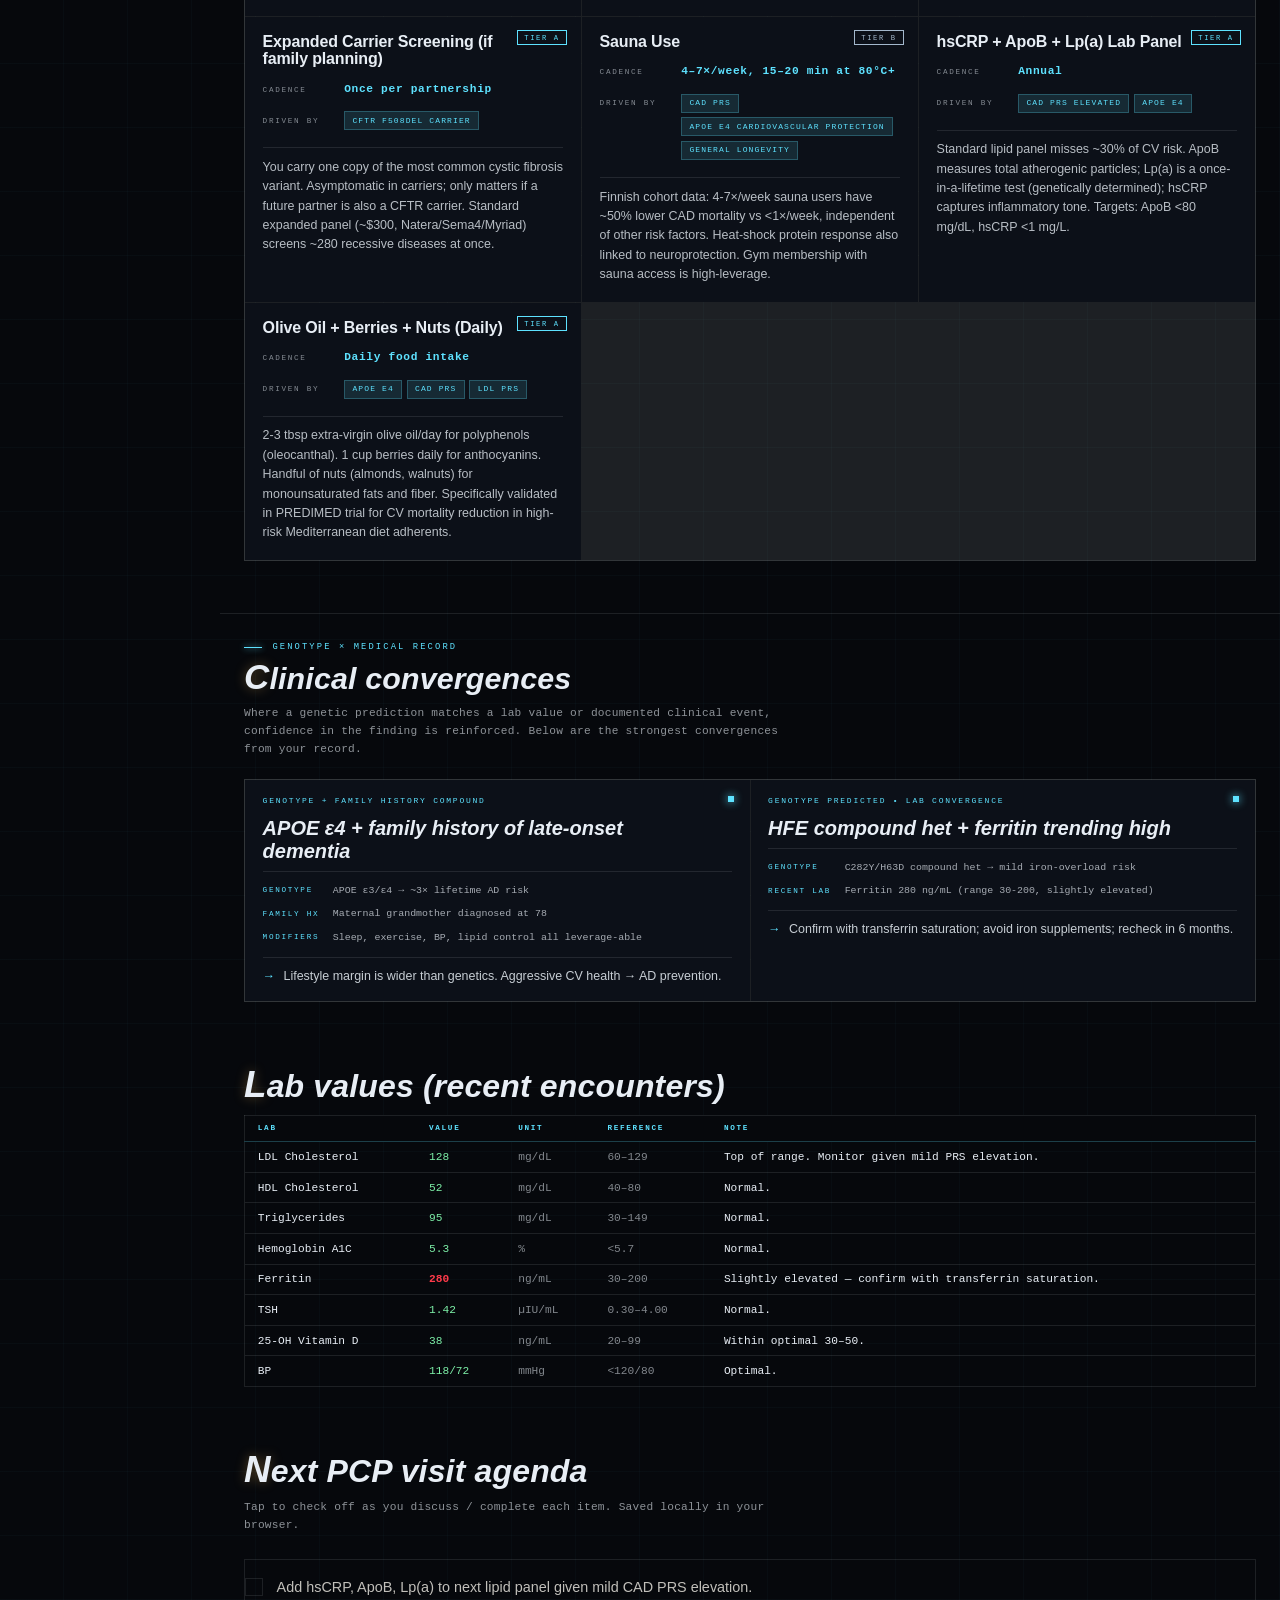
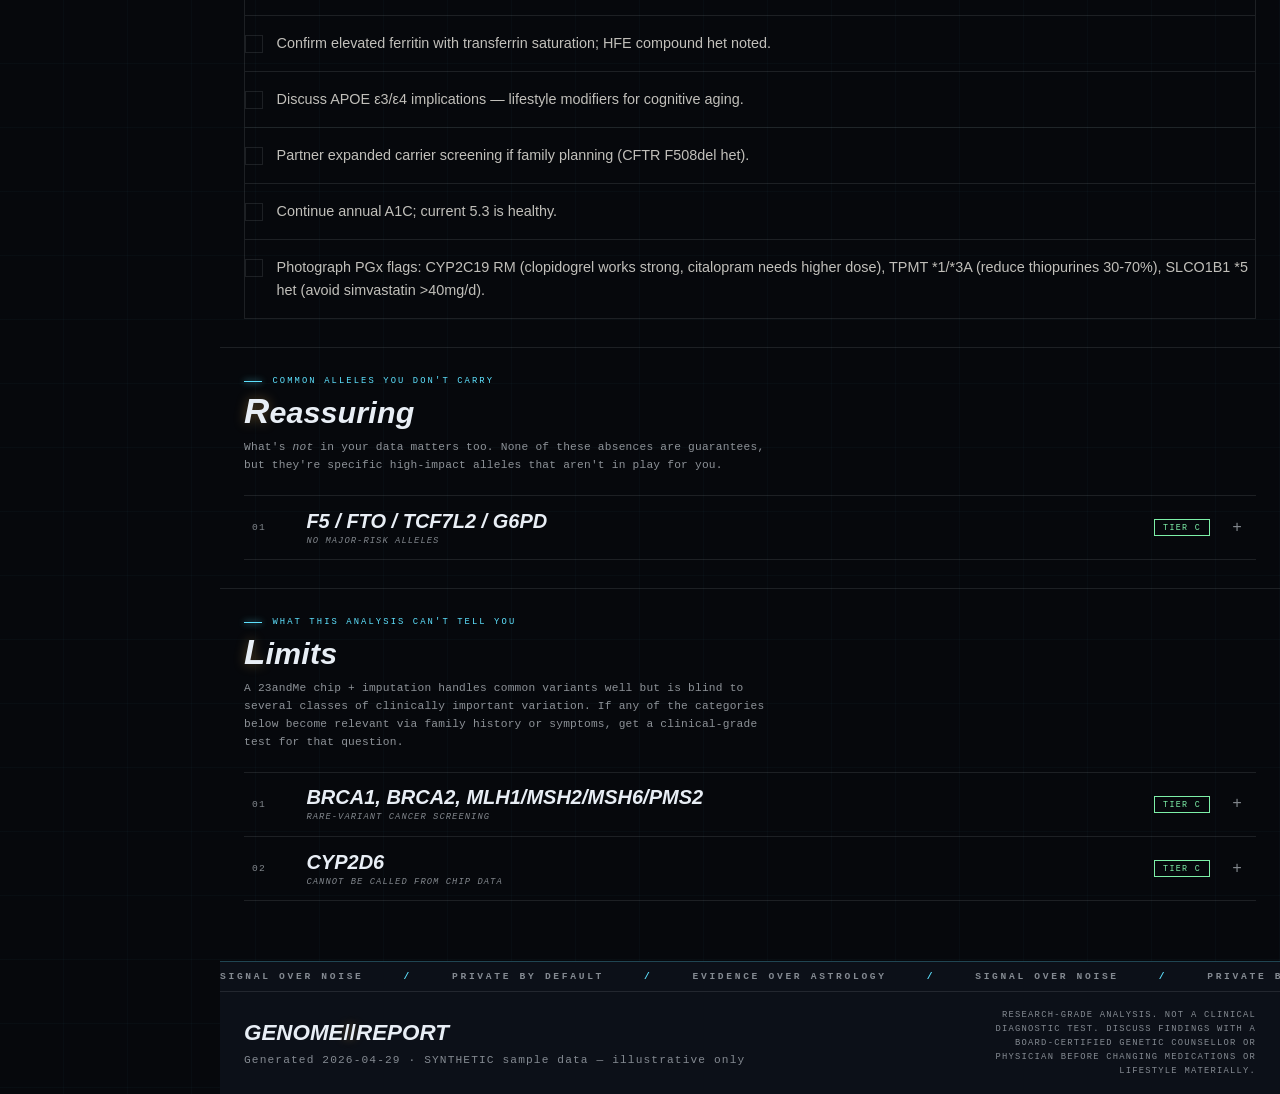
==== commit a84051ae: "Apothecary aesthetic: deep-forest-swamp + biotech alchemy Palette shift from cold cyan-on-blue-black" ====
--- a/docs/index.html
+++ b/docs/index.html
@@ -96,10 +96,11 @@
     body.demo-dismissed .demo-pill { display: block; }
   </style>
 
+  <link href="https://fonts.googleapis.com/css2?family=Cormorant+Garamond:ital,wght@0,400;0,600;0,700;1,400;1,600&display=swap" rel="stylesheet" />
   <link href="https://api.fontshare.com/v2/css?f[]=space-grotesk@300,400,500,700&f[]=space-mono@400,700&display=swap" rel="stylesheet" />
 
-  <link rel="stylesheet" href="css/base.css?v=20260430f" />
-  <link rel="stylesheet" href="css/layout.css?v=20260430f" />
+  <link rel="stylesheet" href="css/base.css?v=20260430h" />
+  <link rel="stylesheet" href="css/layout.css?v=20260430h" />
 </head>
 <body>
 
@@ -196,8 +197,8 @@
 
   <!-- Subject overview panel -->
   <header class="hero" id="top">
-    <p class="hero-eyebrow">OVERVIEW // SUBJECT EUNJUNG KIM</p>
-    <h1 class="hero-title">KIM, EUNJUNG <span class="accent">/</span> F / 28</h1>
+    <p class="hero-eyebrow">⚗ DOSSIER ✦ SUBJECT — EUNJUNG KIM</p>
+    <h1 class="hero-title">Kim, Eunjung <span class="accent">·</span> Female <span class="accent">·</span> 28</h1>
     <div class="hero-stats" id="hero-stats"></div>
   </header>
 
@@ -441,6 +442,6 @@
     </div>
   </footer>
 
-  <script type="module" src="js/main.js?v=20260430f"></script>
+  <script type="module" src="js/main.js?v=20260430h"></script>
 </body>
 </html>
--- a/docs/css/layout.css
+++ b/docs/css/layout.css
@@ -104,36 +104,65 @@
   overflow-y: auto;
 }
 .rail-header {
-  padding: 1rem 1.25rem;
+  padding: 1.1rem 1.25rem 1rem;
   border-bottom: 1px solid var(--border);
   font-family: var(--font-display);
-  font-size: 1rem;
-  font-weight: 700;
-  text-transform: uppercase;
-  letter-spacing: -0.02em;
-  line-height: 1;
-}
-.rail-header .accent { color: var(--accent); }
+  font-size: 1.15rem;
+  font-weight: 700;
+  text-transform: none;
+  letter-spacing: 0.01em;
+  line-height: 1.05;
+  font-style: italic;
+  position: relative;
+}
+.rail-header::before {
+  /* faint witch-symbol bar above the title */
+  content: '☥';
+  display: block;
+  font-size: 0.7rem;
+  letter-spacing: 0.4em;
+  color: var(--accent);
+  opacity: 0.7;
+  font-style: normal;
+  margin-bottom: 0.3rem;
+  text-shadow: 0 0 6px var(--accent);
+}
+.rail-header .accent {
+  color: var(--rune);
+  font-style: normal;
+  text-shadow: 0 0 8px rgba(214, 161, 74, 0.3);
+}
 .rail-header-sub {
   font-family: var(--font-mono);
-  font-size: 0.52rem;
-  letter-spacing: 0.22em;
-  color: var(--fg-dim);
-  margin-top: 0.4rem;
+  font-size: 0.5rem;
+  letter-spacing: 0.24em;
+  color: var(--fg-dim);
+  margin-top: 0.5rem;
   font-weight: 400;
+  font-style: normal;
+  text-transform: uppercase;
 }
 .rail-section {
   padding: 0.85rem 0;
   border-bottom: 1px solid var(--border);
 }
 .rail-section-label {
-  display: block;
+  display: flex;
+  align-items: center;
+  gap: 0.5rem;
   padding: 0 1.25rem 0.5rem;
   font-family: var(--font-mono);
   font-size: 0.5rem;
-  letter-spacing: 0.24em;
-  text-transform: uppercase;
-  color: var(--fg-mute);
+  letter-spacing: 0.26em;
+  text-transform: uppercase;
+  color: var(--rune);
+  opacity: 0.85;
+}
+.rail-section-label::before {
+  content: '◈';
+  font-size: 0.7rem;
+  color: var(--rune);
+  opacity: 0.5;
 }
 .nav-sections {
   display: flex;
@@ -186,10 +215,10 @@
   padding: 1rem 1.25rem;
   border-top: 1px solid var(--border);
   font-family: var(--font-mono);
-  font-size: 0.52rem;
-  letter-spacing: 0.12em;
+  font-size: 0.5rem;
+  letter-spacing: 0.14em;
   color: var(--fg-mute);
-  line-height: 1.6;
+  line-height: 1.7;
 }
 .rail-footer-status {
   display: flex;
@@ -197,15 +226,22 @@
   gap: 0.5rem;
   margin-bottom: 0.5rem;
   text-transform: uppercase;
-  letter-spacing: 0.18em;
-  color: var(--tier-c);
+  letter-spacing: 0.2em;
+  color: var(--accent);
 }
 .rail-footer-status::before {
-  content: ''; width: 6px; height: 6px;
-  background: var(--tier-c);
-  border-radius: 50%;
-  box-shadow: 0 0 6px var(--tier-c);
-  animation: pulse-cyan 2s ease-in-out infinite;
+  content: '⚗'; width: auto; height: auto;
+  background: none;
+  border-radius: 0;
+  font-size: 0.85rem;
+  color: var(--rune);
+  text-shadow: 0 0 8px var(--rune);
+  animation: rune-flicker 3.2s ease-in-out infinite;
+}
+@keyframes rune-flicker {
+  0%, 92%, 100% { opacity: 1; text-shadow: 0 0 8px var(--rune); }
+  93%, 95%      { opacity: 0.4; text-shadow: 0 0 4px var(--rune); }
+  94%           { opacity: 1; text-shadow: 0 0 14px var(--rune); }
 }
 
 /* ── Main content area ── */
@@ -245,19 +281,24 @@
 
 .hero-title {
   font-family: var(--font-display);
-  font-size: clamp(1.5rem, 3vw, 2.2rem);
-  font-weight: 700;
-  text-transform: uppercase;
-  letter-spacing: -0.03em;
-  line-height: 1;
+  font-size: clamp(2rem, 4vw, 3rem);
+  font-weight: 700;
+  font-style: italic;
+  text-transform: none;
+  letter-spacing: 0;
+  line-height: 1.05;
   color: var(--fg);
   display: block;
   margin-bottom: 0.6rem;
+  text-shadow: 0 0 20px rgba(111, 230, 163, 0.08);
 }
 .hero-title br { display: none; }
 .hero-title .accent {
-  color: var(--accent);
-  text-shadow: 0 0 16px rgba(94, 226, 255, 0.4);
+  color: var(--rune);
+  font-style: normal;
+  font-weight: 400;
+  margin: 0 0.15em;
+  text-shadow: 0 0 14px rgba(214, 161, 74, 0.5);
 }
 
 .hero-subtitle-row {
@@ -354,12 +395,20 @@
 }
 .section-title {
   font-family: var(--font-display);
-  font-size: 1.4rem;
-  font-weight: 700;
-  text-transform: uppercase;
-  letter-spacing: -0.02em;
-  line-height: 1;
+  font-size: 1.9rem;
+  font-weight: 700;
+  font-style: italic;
+  text-transform: none;
+  letter-spacing: 0.005em;
+  line-height: 1.05;
   margin-bottom: 0.6rem;
+  color: var(--fg);
+}
+.section-title::first-letter {
+  /* drop-cap-ish illuminated initial */
+  color: var(--rune);
+  font-size: 1.15em;
+  text-shadow: 0 0 12px rgba(214, 161, 74, 0.4);
 }
 .section-lead {
   font-family: var(--font-mono);
@@ -481,9 +530,10 @@
 }
 .action-gene {
   font-family: var(--font-display);
-  font-size: 1rem;
-  font-weight: 700;
-  letter-spacing: -0.01em;
+  font-size: 1.35rem;
+  font-weight: 700;
+  font-style: italic;
+  letter-spacing: 0;
   color: var(--fg);
   line-height: 1.05;
 }
@@ -535,10 +585,11 @@
 }
 .finding-title {
   font-family: var(--font-display);
-  font-size: 0.95rem;
-  font-weight: 700;
-  text-transform: uppercase;
-  letter-spacing: -0.01em;
+  font-size: 1.25rem;
+  font-weight: 700;
+  font-style: italic;
+  text-transform: none;
+  letter-spacing: 0;
   color: var(--fg);
   transition: color 200ms ease;
 }
@@ -765,10 +816,11 @@
 
 .prs-card-trait {
   font-family: var(--font-display);
-  font-size: 1rem;
-  font-weight: 700;
-  text-transform: uppercase;
-  letter-spacing: -0.01em;
+  font-size: 1.3rem;
+  font-weight: 700;
+  font-style: italic;
+  text-transform: none;
+  letter-spacing: 0;
   color: var(--fg);
   line-height: 1.05;
 }
@@ -1294,10 +1346,11 @@
 }
 .crossref-headline {
   font-family: var(--font-display);
-  font-size: 0.95rem;
-  font-weight: 700;
-  text-transform: uppercase;
-  letter-spacing: -0.01em;
+  font-size: 1.25rem;
+  font-weight: 700;
+  font-style: italic;
+  text-transform: none;
+  letter-spacing: 0;
   line-height: 1.15;
   color: var(--fg);
   padding-right: 1.2rem;
@@ -1441,13 +1494,18 @@
 }
 .footer-eyebrow {
   font-family: var(--font-display);
-  font-size: 1rem;
-  font-weight: 700;
-  text-transform: uppercase;
-  letter-spacing: -0.02em;
+  font-size: 1.4rem;
+  font-weight: 700;
+  font-style: italic;
+  text-transform: none;
+  letter-spacing: 0;
   color: var(--fg);
 }
-.footer-eyebrow .accent { color: var(--accent); }
+.footer-eyebrow .accent {
+  color: var(--rune);
+  font-style: normal;
+  text-shadow: 0 0 10px rgba(214, 161, 74, 0.4);
+}
 .footer-sub {
   font-family: var(--font-mono);
   font-size: 0.55rem;
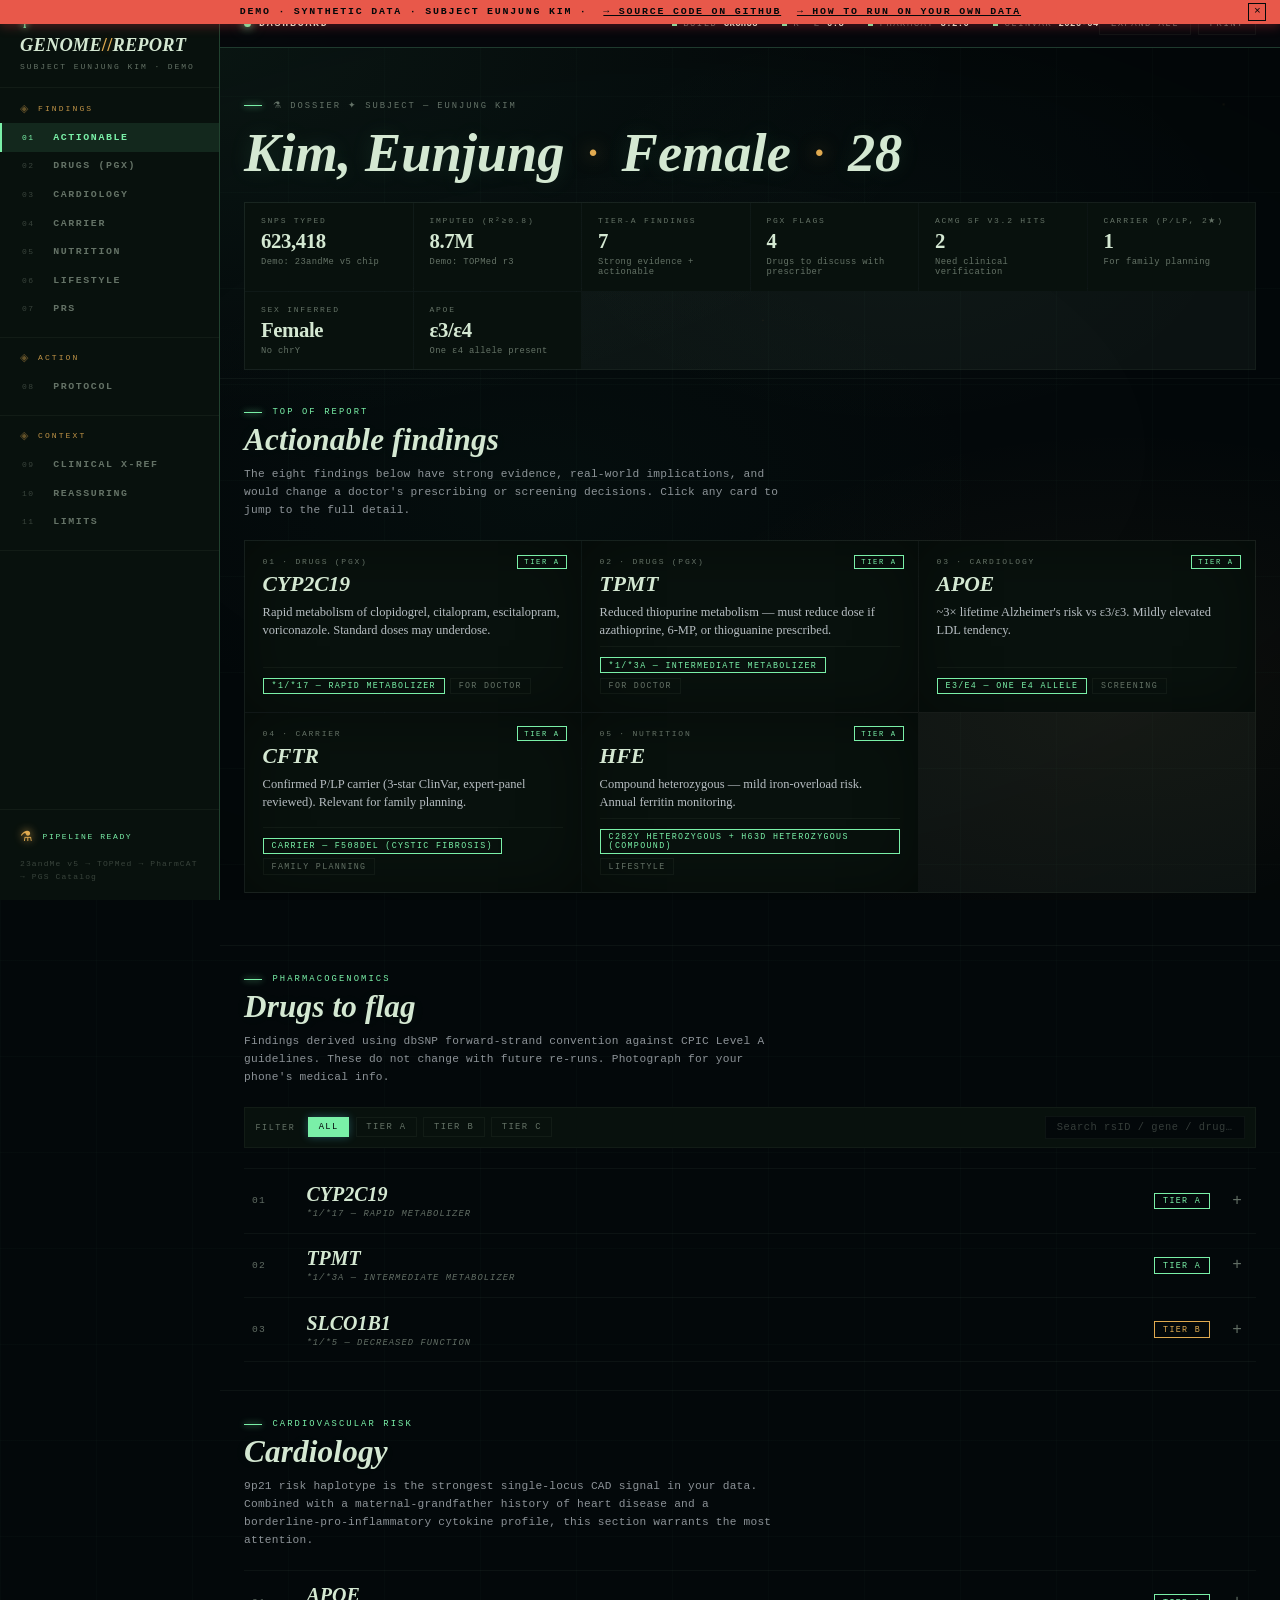
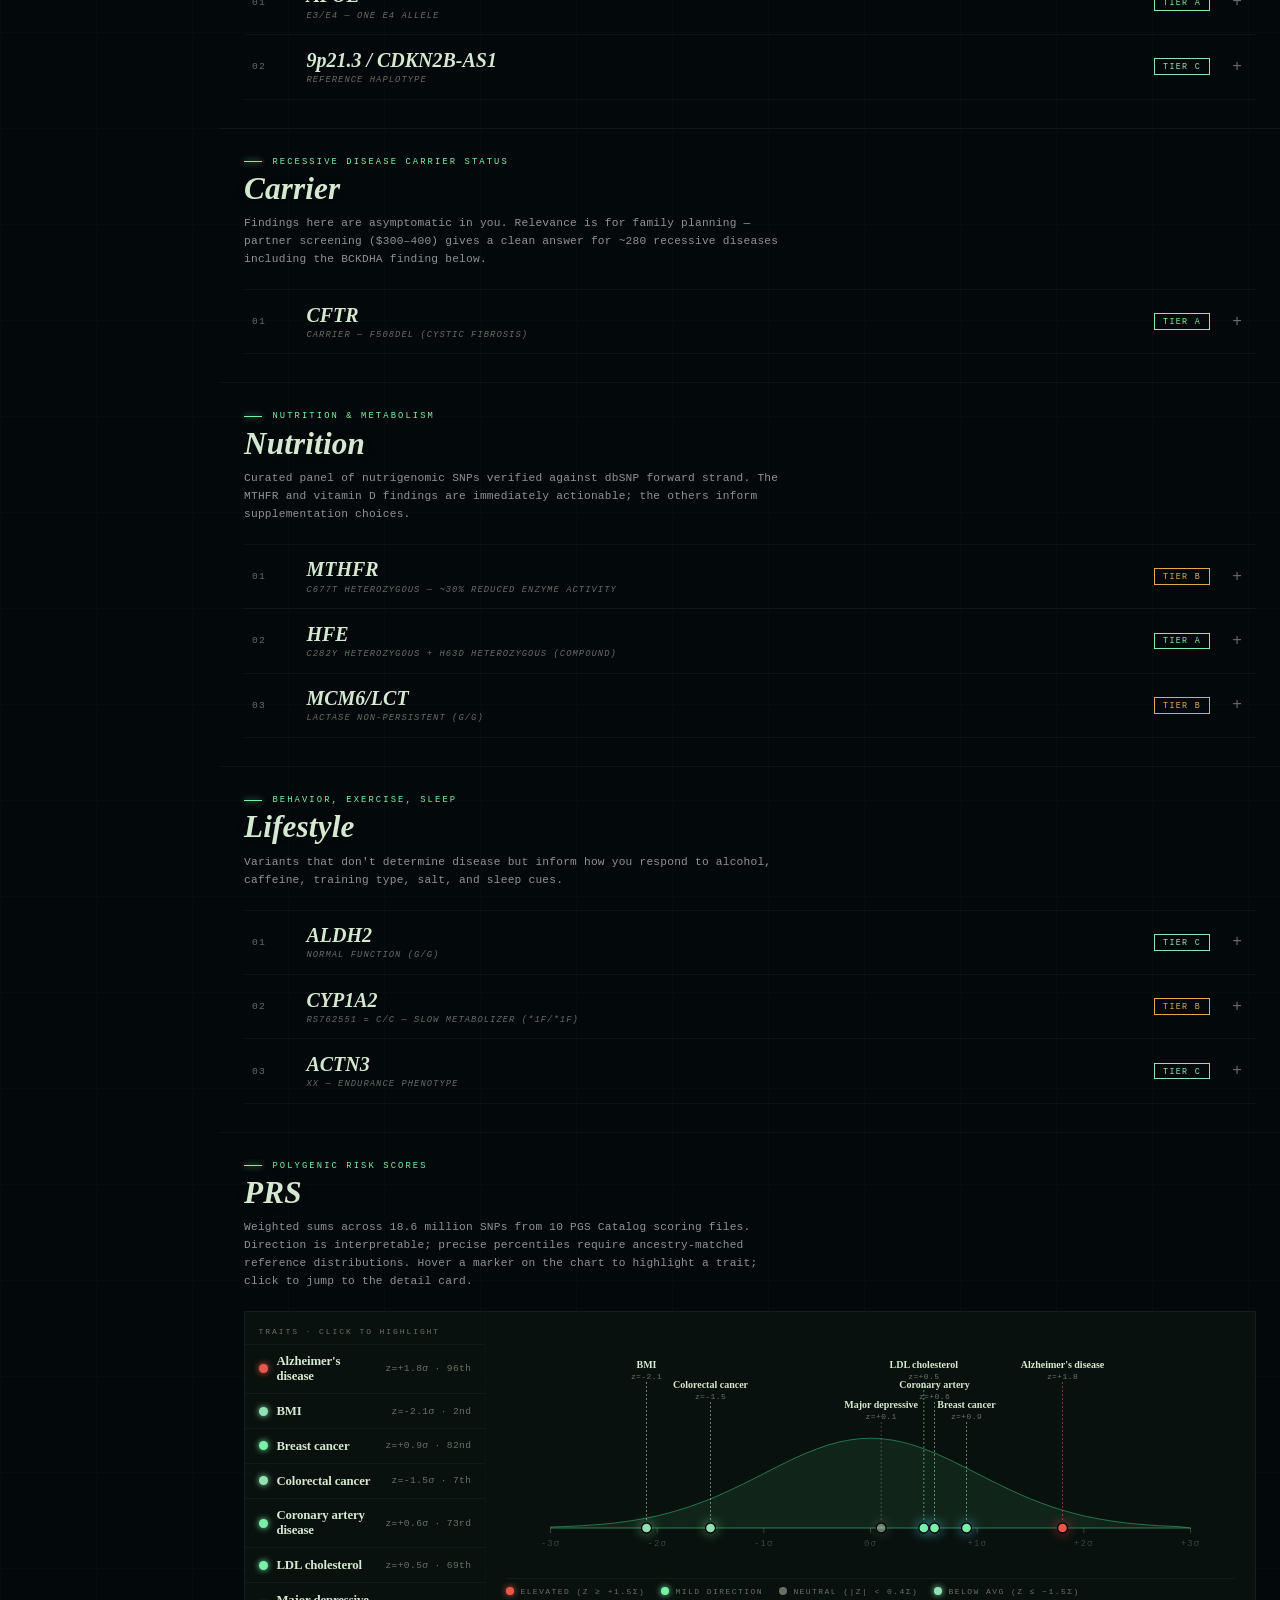
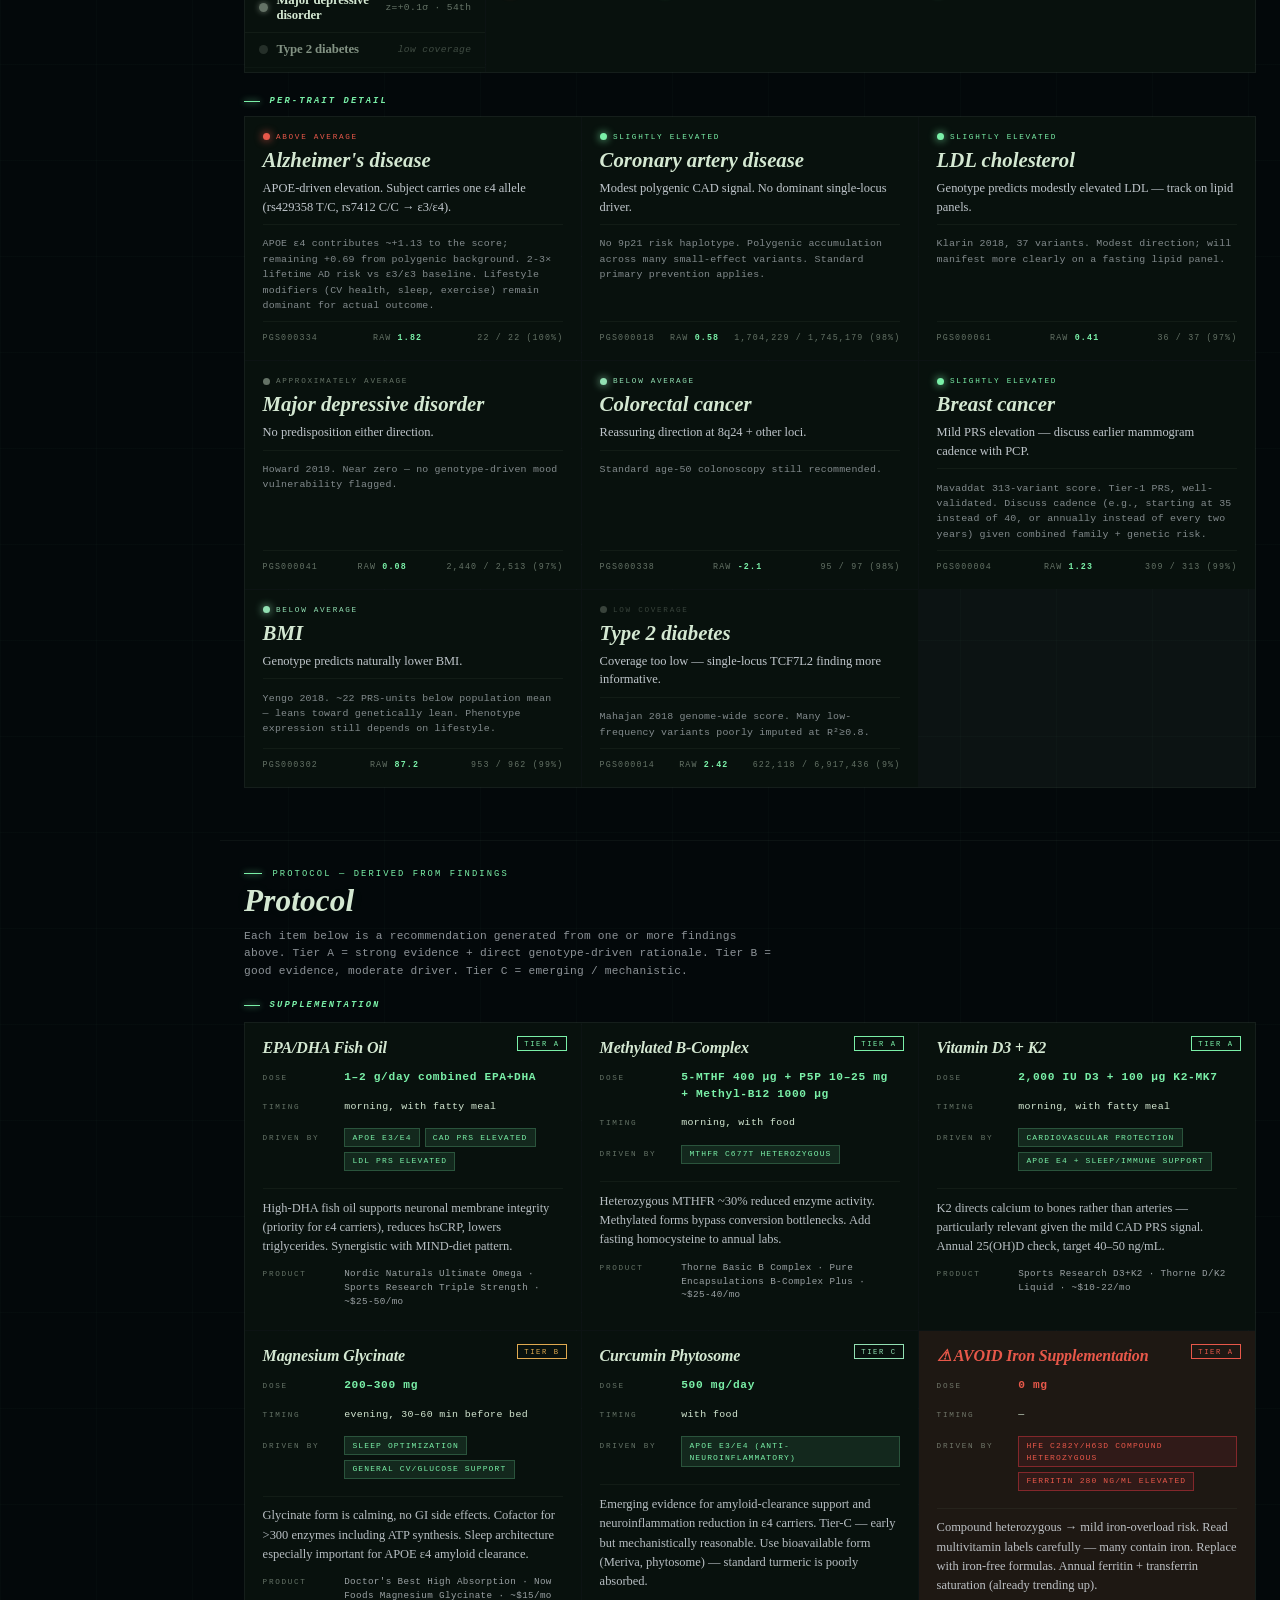
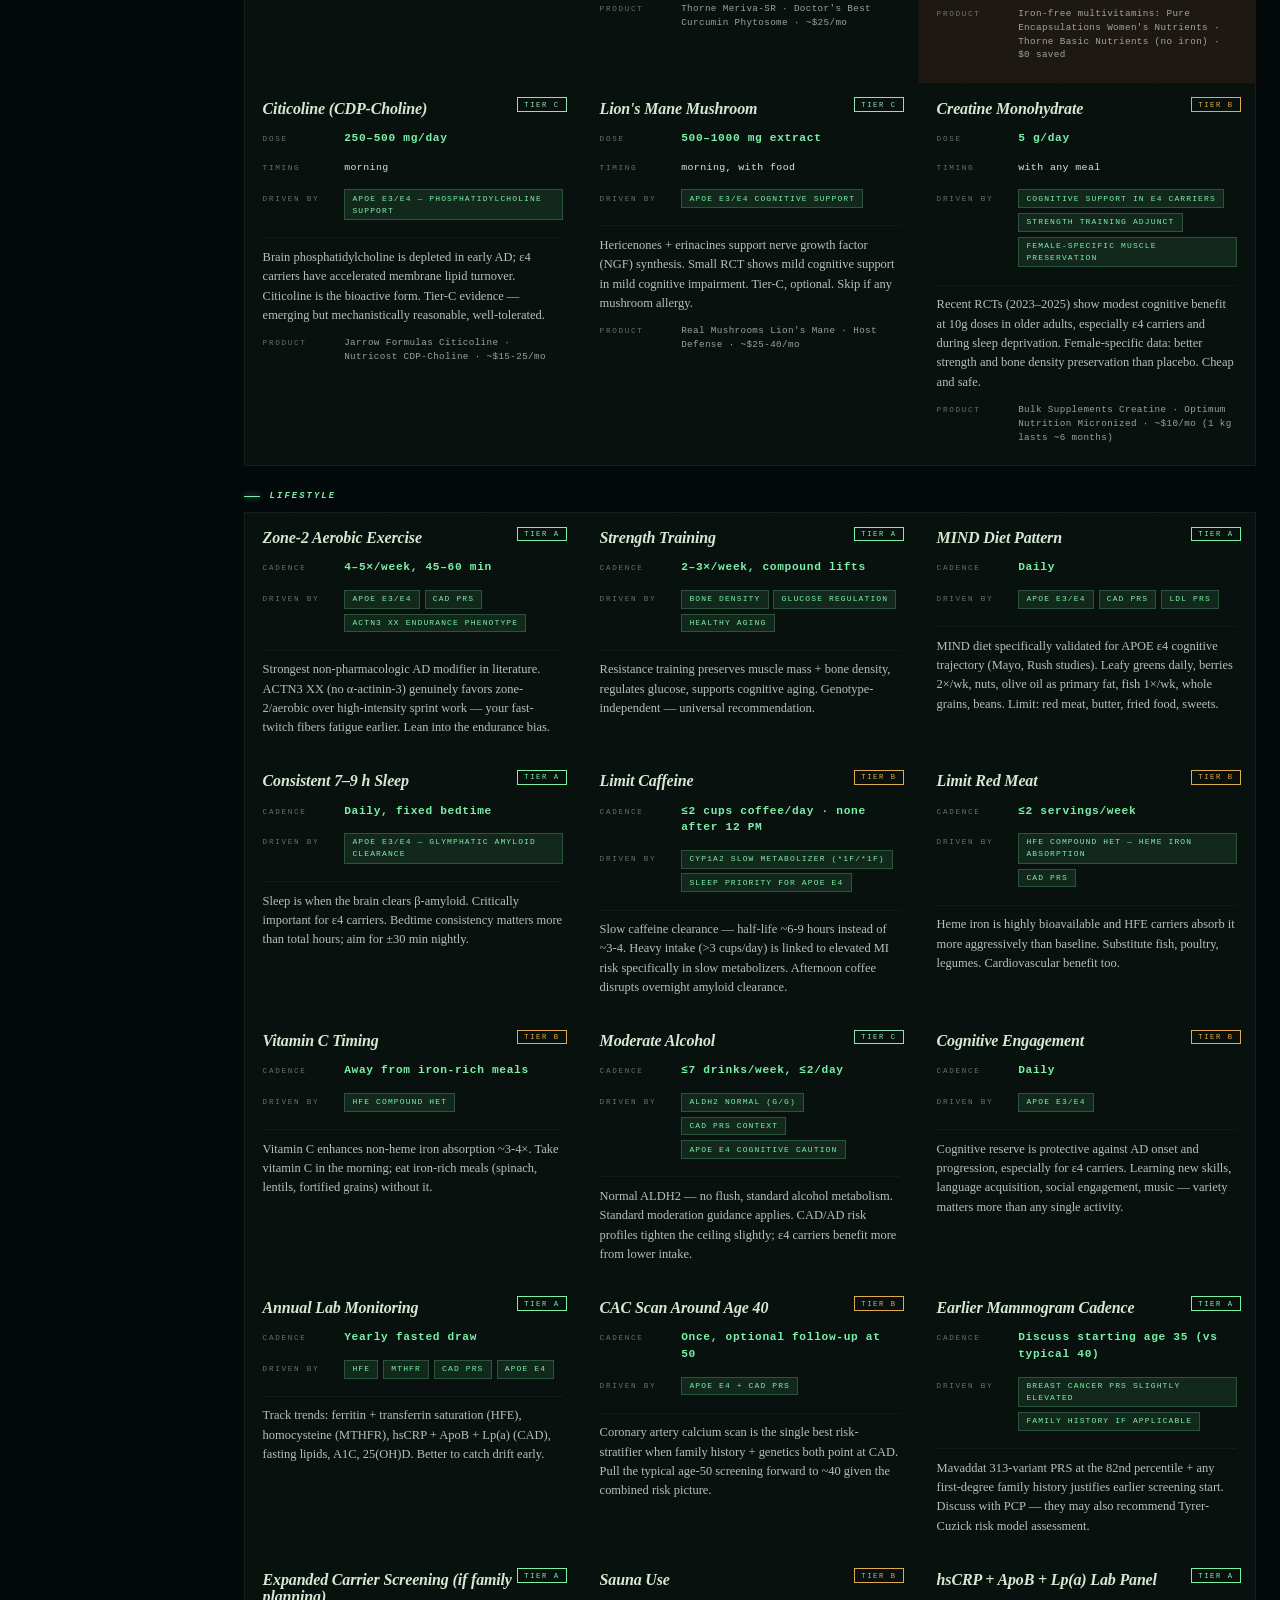
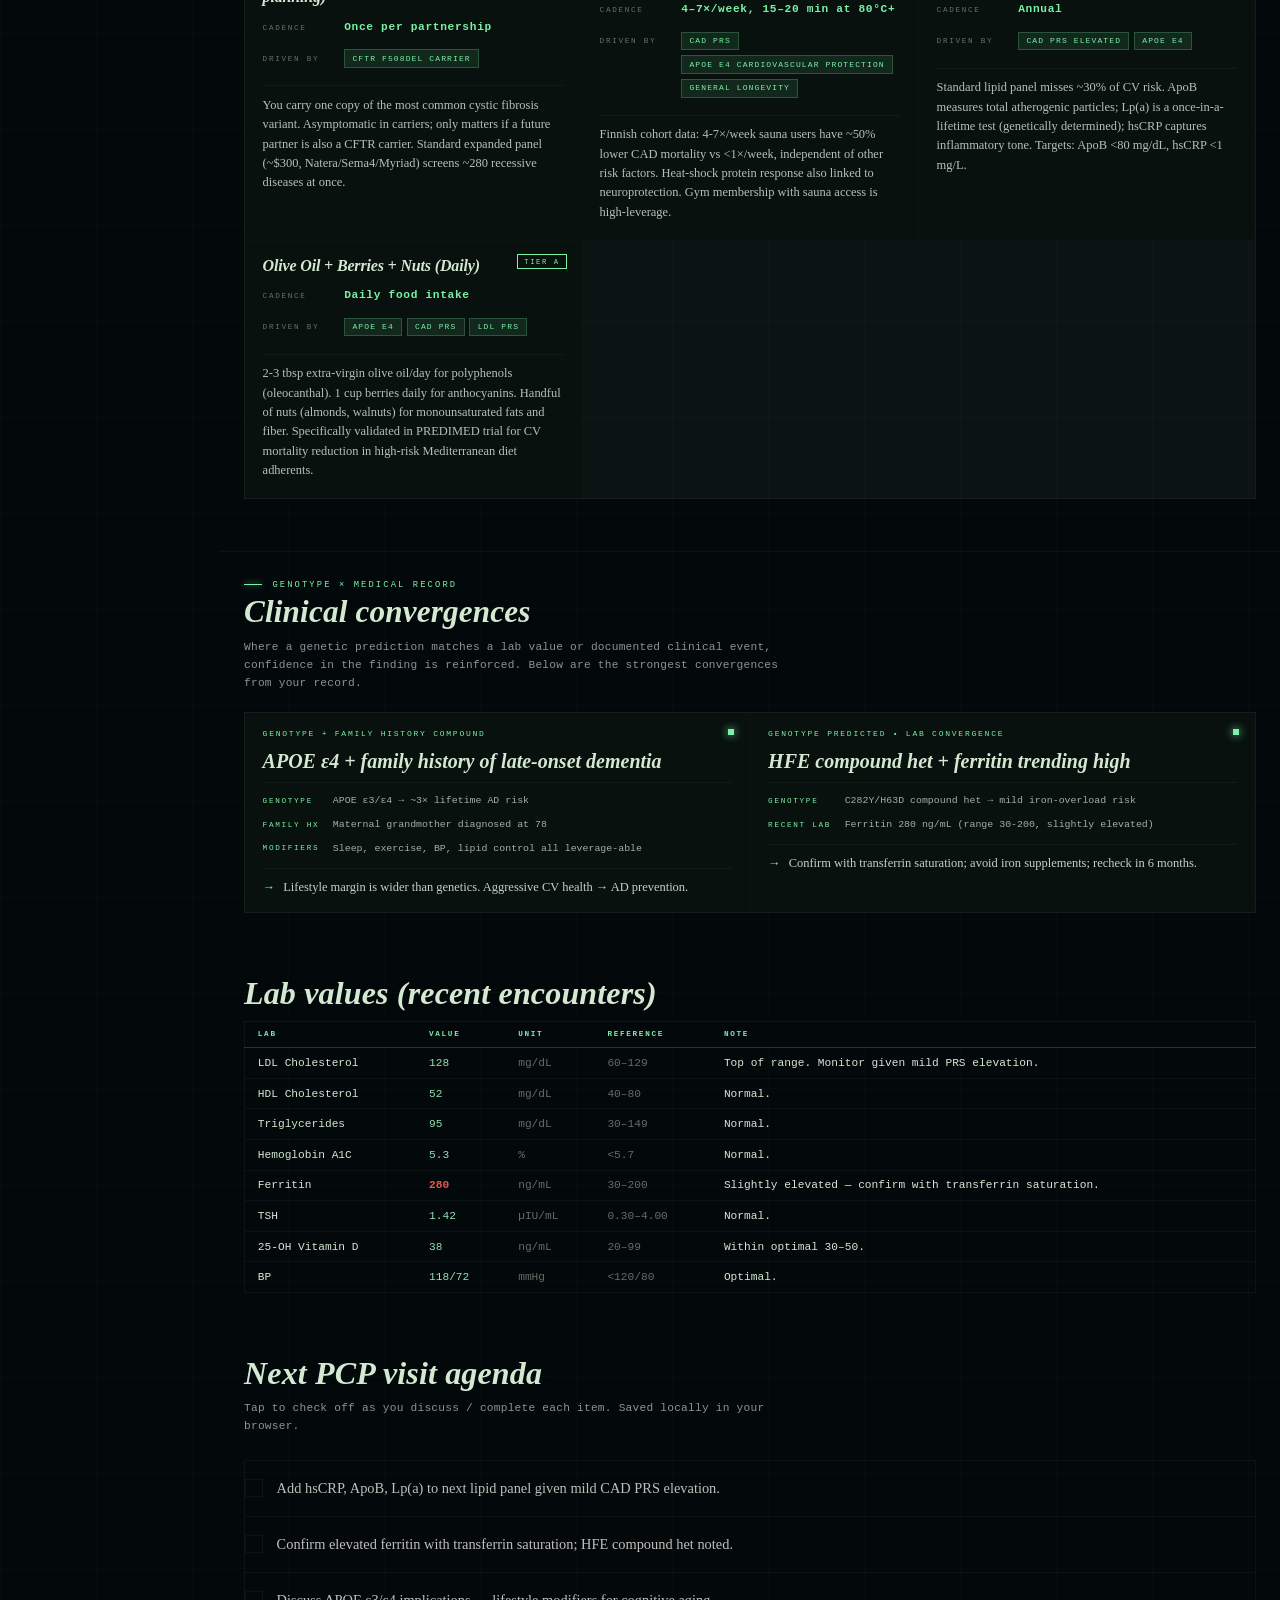
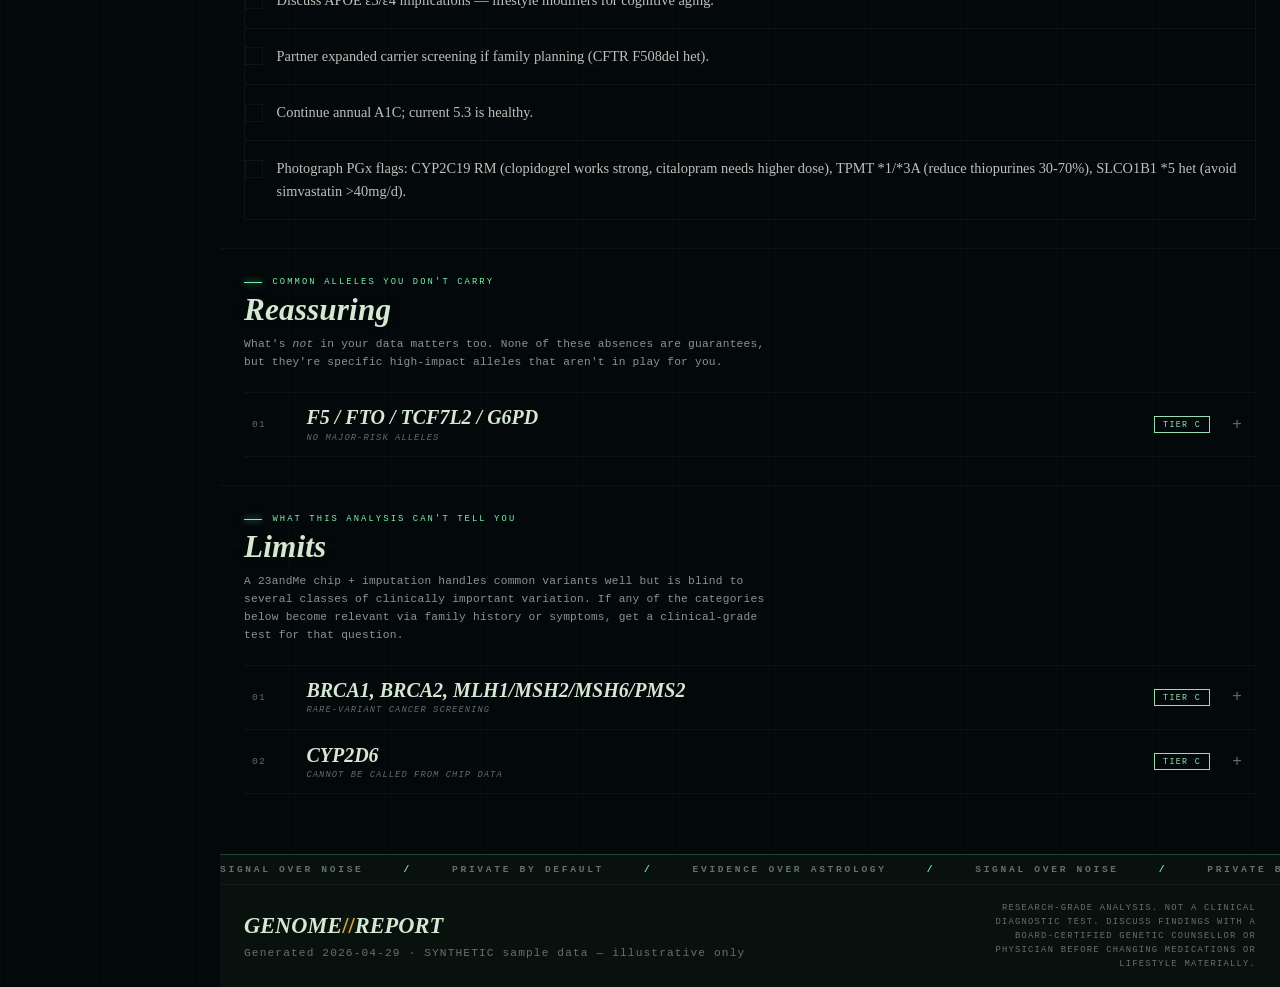
==== commit b5bdca29: "Darker + more bioluminescent: drowned grove with drifting spore haze Palette darkened (still witchli" ====
--- a/docs/index.html
+++ b/docs/index.html
@@ -99,8 +99,8 @@
   <link href="https://fonts.googleapis.com/css2?family=Cormorant+Garamond:ital,wght@0,400;0,600;0,700;1,400;1,600&display=swap" rel="stylesheet" />
   <link href="https://api.fontshare.com/v2/css?f[]=space-grotesk@300,400,500,700&f[]=space-mono@400,700&display=swap" rel="stylesheet" />
 
-  <link rel="stylesheet" href="css/base.css?v=20260430h" />
-  <link rel="stylesheet" href="css/layout.css?v=20260430h" />
+  <link rel="stylesheet" href="css/base.css?v=20260430i" />
+  <link rel="stylesheet" href="css/layout.css?v=20260430i" />
 </head>
 <body>
 
@@ -442,6 +442,6 @@
     </div>
   </footer>
 
-  <script type="module" src="js/main.js?v=20260430h"></script>
+  <script type="module" src="js/main.js?v=20260430i"></script>
 </body>
 </html>
--- a/docs/css/base.css
+++ b/docs/css/base.css
@@ -11,40 +11,48 @@
 details summary { cursor: pointer; }
 details summary::-webkit-details-marker { display: none; }
 
-/* ── Custom Properties ── */
+/* ── Custom Properties — Apothecary's Bog: deep-forest-swamp + biotech alchemy ── */
 :root {
-  /* Cool monolith palette */
-  --bg:        #06080c;          /* deep blue-black */
-  --bg-tint:   #06080c;
-  --bg-card:   #0c1018;          /* subtle elevation */
-  --bg-grid:   rgba(94, 226, 255, 0.025);
+  /* Drowned grove — almost-black water, deeper than peat */
+  --bg:        #03080a;
+  --bg-tint:   #03080a;
+  --bg-card:   #08110d;          /* barely lifted, like wet bark in shadow */
+  --bg-grid:   rgba(120, 220, 160, 0.018);
 
-  --fg:        #e8eef5;
-  --fg-dim:    rgba(232, 238, 245, 0.55);
-  --fg-mute:   rgba(232, 238, 245, 0.32);
+  --fg:        #d4e8d2;          /* dim moonlight on lichen */
+  --fg-dim:    rgba(212, 232, 210, 0.45);
+  --fg-mute:   rgba(212, 232, 210, 0.24);
 
-  /* Electric cyan — HAL-eye-but-cyan, biotech terminal */
-  --accent:    #5ee2ff;          /* primary */
-  --accent-soft: rgba(94, 226, 255, 0.12);
-  --accent-bright: #82ecff;
-  --accent-deep: #1ba8d1;
+  /* Witchlight — bioluminescent spore green, brighter to compensate for darker bg */
+  --accent:        #7af0a8;
+  --accent-soft:   rgba(122, 240, 168, 0.10);
+  --accent-bright: #a8f8c5;
+  --accent-deep:   #2fa168;
+  --accent-glow:   rgba(122, 240, 168, 0.45);
+
+  /* Goblin amber — alchemist's brew, deep ember in dark glass */
+  --rune:        #e0aa50;
+  --rune-soft:   rgba(224, 170, 80, 0.12);
+  --rune-deep:   #8c6420;
+  --rune-glow:   rgba(224, 170, 80, 0.4);
 
   /* Tier indicators */
-  --tier-a:    #5ee2ff;          /* cyan — primary findings */
-  --tier-b:    #a4b8cc;          /* cool gray-blue */
-  --tier-c:    #7df0a8;          /* lab green — reassuring */
+  --tier-a:    #7af0a8;          /* spore-glow */
+  --tier-b:    #e0aa50;           /* ember */
+  --tier-c:    #92e0b3;           /* pale moss */
 
-  /* Warning / critical — HAL red */
-  --warn:      #ff3a4a;
-  --warn-soft: rgba(255, 58, 74, 0.1);
+  /* Toadstool red */
+  --warn:      #e8584a;
+  --warn-soft: rgba(232, 88, 74, 0.1);
 
-  --border:    rgba(232, 238, 245, 0.10);
-  --border-strong: rgba(232, 238, 245, 0.20);
-  --border-accent: rgba(94, 226, 255, 0.25);
+  --border:        rgba(160, 200, 170, 0.06);
+  --border-strong: rgba(160, 200, 170, 0.14);
+  --border-accent: rgba(122, 240, 168, 0.22);
 
-  --font-display: 'Space Grotesk', 'Helvetica Neue', sans-serif;
-  --font-mono: 'Space Mono', 'JetBrains Mono', 'Courier New', monospace;
-  --font-body: 'Space Grotesk', 'Helvetica Neue', sans-serif;
+  --font-display: 'Cormorant Garamond', 'Iowan Old Style', 'Georgia', serif;
+  --font-mono:    'Space Mono', 'JetBrains Mono', 'Courier New', monospace;
+  --font-rune:    'Cormorant Garamond', 'Trajan Pro', serif;
+  --font-body:    'Space Grotesk', 'Inter', system-ui, sans-serif;
 
   --nav-h:     58px;
   --pad-x:     clamp(1.25rem, 5vw, 4rem);
@@ -58,21 +66,64 @@
   color: var(--fg);
   overflow-x: hidden;
 
-  /* Subtle grid backdrop — faint terminal feel */
+  /* Drifting bioluminescent fog: large soft spore-glows + ember-pools, faint grid below */
   background-image:
+    radial-gradient(ellipse 1400px 700px at 15% 5%,   rgba(122, 240, 168, 0.07), transparent 55%),
+    radial-gradient(ellipse 900px 500px  at 88% 78%,  rgba(224, 170, 80,  0.05), transparent 55%),
+    radial-gradient(ellipse 700px 400px  at 42% 55%,  rgba(47, 161, 104,  0.04), transparent 65%),
+    radial-gradient(ellipse 500px 300px  at 70% 25%,  rgba(122, 240, 168, 0.025), transparent 70%),
     linear-gradient(var(--bg-grid) 1px, transparent 1px),
     linear-gradient(90deg, var(--bg-grid) 1px, transparent 1px);
-  background-size: 64px 64px;
-  background-position: -1px -1px;
+  background-size: auto, auto, auto, auto, 96px 96px, 96px 96px;
+  background-attachment: fixed, fixed, fixed, fixed, scroll, scroll;
+  position: relative;
 }
 
-/* ── Typography ── */
+/* Drifting spore haze — a slow-moving veil that adds gentle motion */
+body::before {
+  content: '';
+  position: fixed;
+  inset: -10vh -10vw;
+  z-index: -1;
+  pointer-events: none;
+  background:
+    radial-gradient(circle 4px at 12% 22%, var(--accent-soft), transparent 70%),
+    radial-gradient(circle 3px at 88% 18%, var(--rune-soft),   transparent 70%),
+    radial-gradient(circle 5px at 32% 78%, var(--accent-soft), transparent 70%),
+    radial-gradient(circle 3px at 78% 62%, var(--accent-soft), transparent 70%),
+    radial-gradient(circle 2px at 58% 38%, var(--rune-soft),   transparent 70%),
+    radial-gradient(circle 4px at 22% 52%, var(--accent-soft), transparent 70%),
+    radial-gradient(circle 3px at 64% 88%, var(--accent-soft), transparent 70%);
+  animation: spore-drift 60s linear infinite;
+  opacity: 0.6;
+}
+@keyframes spore-drift {
+  from { transform: translate3d(0, 0, 0) rotate(0deg); }
+  to   { transform: translate3d(2vw, -3vh, 0) rotate(0.5deg); }
+}
+
+/* Soft vignette darkening edges — feel of being deep in a grove */
+body::after {
+  content: '';
+  position: fixed;
+  inset: 0;
+  z-index: -1;
+  pointer-events: none;
+  background: radial-gradient(ellipse 130% 100% at 50% 50%,
+    transparent 30%,
+    rgba(0, 0, 0, 0.35) 90%,
+    rgba(0, 0, 0, 0.6) 100%);
+}
+
+/* ── Typography — display = grimoire serif, body = clean sans, mono = lab labels ── */
 h1, h2, h3, h4 {
   font-family: var(--font-display);
-  line-height: 1;
+  line-height: 1.05;
   font-weight: 700;
-  letter-spacing: -0.02em;
+  letter-spacing: 0;
+  font-style: italic;
 }
+h1, h2 { font-style: normal; }
 
 a { color: inherit; text-decoration: none; transition: color 200ms ease; }
 a:hover { color: var(--accent); }
--- a/docs/css/layout.css
+++ b/docs/css/layout.css
@@ -44,13 +44,27 @@
   display: inline-block;
   width: 7px; height: 7px;
   background: var(--accent);
-  box-shadow: 0 0 8px var(--accent);
-  animation: pulse-cyan 3s ease-in-out infinite;
-}
-@keyframes pulse-cyan {
-  0%, 100% { opacity: 0.9; transform: scale(1); }
-  50%      { opacity: 0.4; transform: scale(0.85); }
-}
+  border-radius: 50%;
+  box-shadow:
+    0 0 8px var(--accent),
+    0 0 18px var(--accent-glow),
+    0 0 32px var(--accent-soft);
+  animation: pulse-spore 3.4s ease-in-out infinite;
+}
+@keyframes pulse-spore {
+  0%, 100% {
+    opacity: 1;
+    transform: scale(1);
+    box-shadow: 0 0 8px var(--accent), 0 0 18px var(--accent-glow), 0 0 32px var(--accent-soft);
+  }
+  50% {
+    opacity: 0.55;
+    transform: scale(0.78);
+    box-shadow: 0 0 4px var(--accent), 0 0 10px var(--accent-glow), 0 0 16px var(--accent-soft);
+  }
+}
+/* alias for older references */
+@keyframes pulse-cyan { 0%, 100% { opacity: 1; } 50% { opacity: 0.5; } }
 
 /* Top-bar subject info */
 .nav-meta {
@@ -119,13 +133,16 @@
   /* faint witch-symbol bar above the title */
   content: '☥';
   display: block;
-  font-size: 0.7rem;
+  font-size: 0.75rem;
   letter-spacing: 0.4em;
   color: var(--accent);
-  opacity: 0.7;
+  opacity: 0.85;
   font-style: normal;
-  margin-bottom: 0.3rem;
-  text-shadow: 0 0 6px var(--accent);
+  margin-bottom: 0.35rem;
+  text-shadow:
+    0 0 6px var(--accent),
+    0 0 14px var(--accent-glow),
+    0 0 28px var(--accent-soft);
 }
 .rail-header .accent {
   color: var(--rune);
@@ -281,7 +298,7 @@
 
 .hero-title {
   font-family: var(--font-display);
-  font-size: clamp(2rem, 4vw, 3rem);
+  font-size: clamp(2.2rem, 4.5vw, 3.4rem);
   font-weight: 700;
   font-style: italic;
   text-transform: none;
@@ -290,7 +307,9 @@
   color: var(--fg);
   display: block;
   margin-bottom: 0.6rem;
-  text-shadow: 0 0 20px rgba(111, 230, 163, 0.08);
+  text-shadow:
+    0 0 22px rgba(122, 240, 168, 0.12),
+    0 0 50px rgba(122, 240, 168, 0.05);
 }
 .hero-title br { display: none; }
 .hero-title .accent {
@@ -298,7 +317,9 @@
   font-style: normal;
   font-weight: 400;
   margin: 0 0.15em;
-  text-shadow: 0 0 14px rgba(214, 161, 74, 0.5);
+  text-shadow:
+    0 0 18px rgba(224, 170, 80, 0.6),
+    0 0 36px rgba(224, 170, 80, 0.25);
 }
 
 .hero-subtitle-row {
@@ -395,7 +416,7 @@
 }
 .section-title {
   font-family: var(--font-display);
-  font-size: 1.9rem;
+  font-size: 1.95rem;
   font-weight: 700;
   font-style: italic;
   text-transform: none;
@@ -403,12 +424,9 @@
   line-height: 1.05;
   margin-bottom: 0.6rem;
   color: var(--fg);
-}
-.section-title::first-letter {
-  /* drop-cap-ish illuminated initial */
-  color: var(--rune);
-  font-size: 1.15em;
-  text-shadow: 0 0 12px rgba(214, 161, 74, 0.4);
+  text-shadow:
+    0 0 16px rgba(122, 240, 168, 0.06),
+    0 0 32px rgba(122, 240, 168, 0.03);
 }
 .section-lead {
   font-family: var(--font-mono);
@@ -491,8 +509,11 @@
   flex-direction: column;
   gap: 0.45rem;
   cursor: pointer;
-  transition: background 220ms ease;
+  transition: background 320ms ease, box-shadow 320ms ease, transform 320ms ease;
   overflow: hidden;
+  box-shadow:
+    inset 0 0 60px rgba(0, 0, 0, 0.4),
+    0 1px 0 rgba(255, 255, 255, 0.02);
 }
 .action-card::before {
   content: '';
@@ -502,9 +523,28 @@
   background: linear-gradient(90deg, transparent, var(--accent), transparent);
   transform: translateX(-100%);
   transition: transform 600ms var(--ease-out-expo);
+  filter: drop-shadow(0 0 6px var(--accent-glow));
+}
+.action-card::after {
+  /* internal glow that swells on hover, like spores stirring */
+  content: '';
+  position: absolute;
+  inset: 20%;
+  background: radial-gradient(circle, var(--accent-glow), transparent 70%);
+  opacity: 0;
+  filter: blur(20px);
+  transition: opacity 500ms ease;
+  pointer-events: none;
 }
 .action-card:hover::before { transform: translateX(100%); }
-.action-card:hover { background: color-mix(in srgb, var(--bg-card) 75%, var(--accent)); }
+.action-card:hover::after { opacity: 0.18; }
+.action-card:hover {
+  background: color-mix(in srgb, var(--bg-card) 80%, var(--accent));
+  box-shadow:
+    inset 0 0 60px rgba(0, 0, 0, 0.3),
+    0 0 24px var(--accent-soft),
+    0 0 48px rgba(122, 240, 168, 0.08);
+}
 
 .action-tier {
   position: absolute;
@@ -563,7 +603,10 @@
   position: relative;
 }
 .finding-block:last-child { border-bottom: 1px solid var(--border); }
-.finding-block.is-open { background: linear-gradient(180deg, var(--accent-soft), transparent 25%); }
+.finding-block.is-open {
+  background: linear-gradient(180deg, var(--accent-soft), transparent 30%);
+  box-shadow: inset 0 1px 0 var(--accent-glow);
+}
 
 .finding-trigger {
   width: 100%;
@@ -711,7 +754,7 @@
 .finding-side-value.gt-trait {
   color: var(--accent);
   font-weight: 700;
-  text-shadow: 0 0 8px rgba(94, 226, 255, 0.3);
+  text-shadow: 0 0 10px var(--accent-glow), 0 0 20px var(--accent-soft);
 }
 
 .finding-actions {
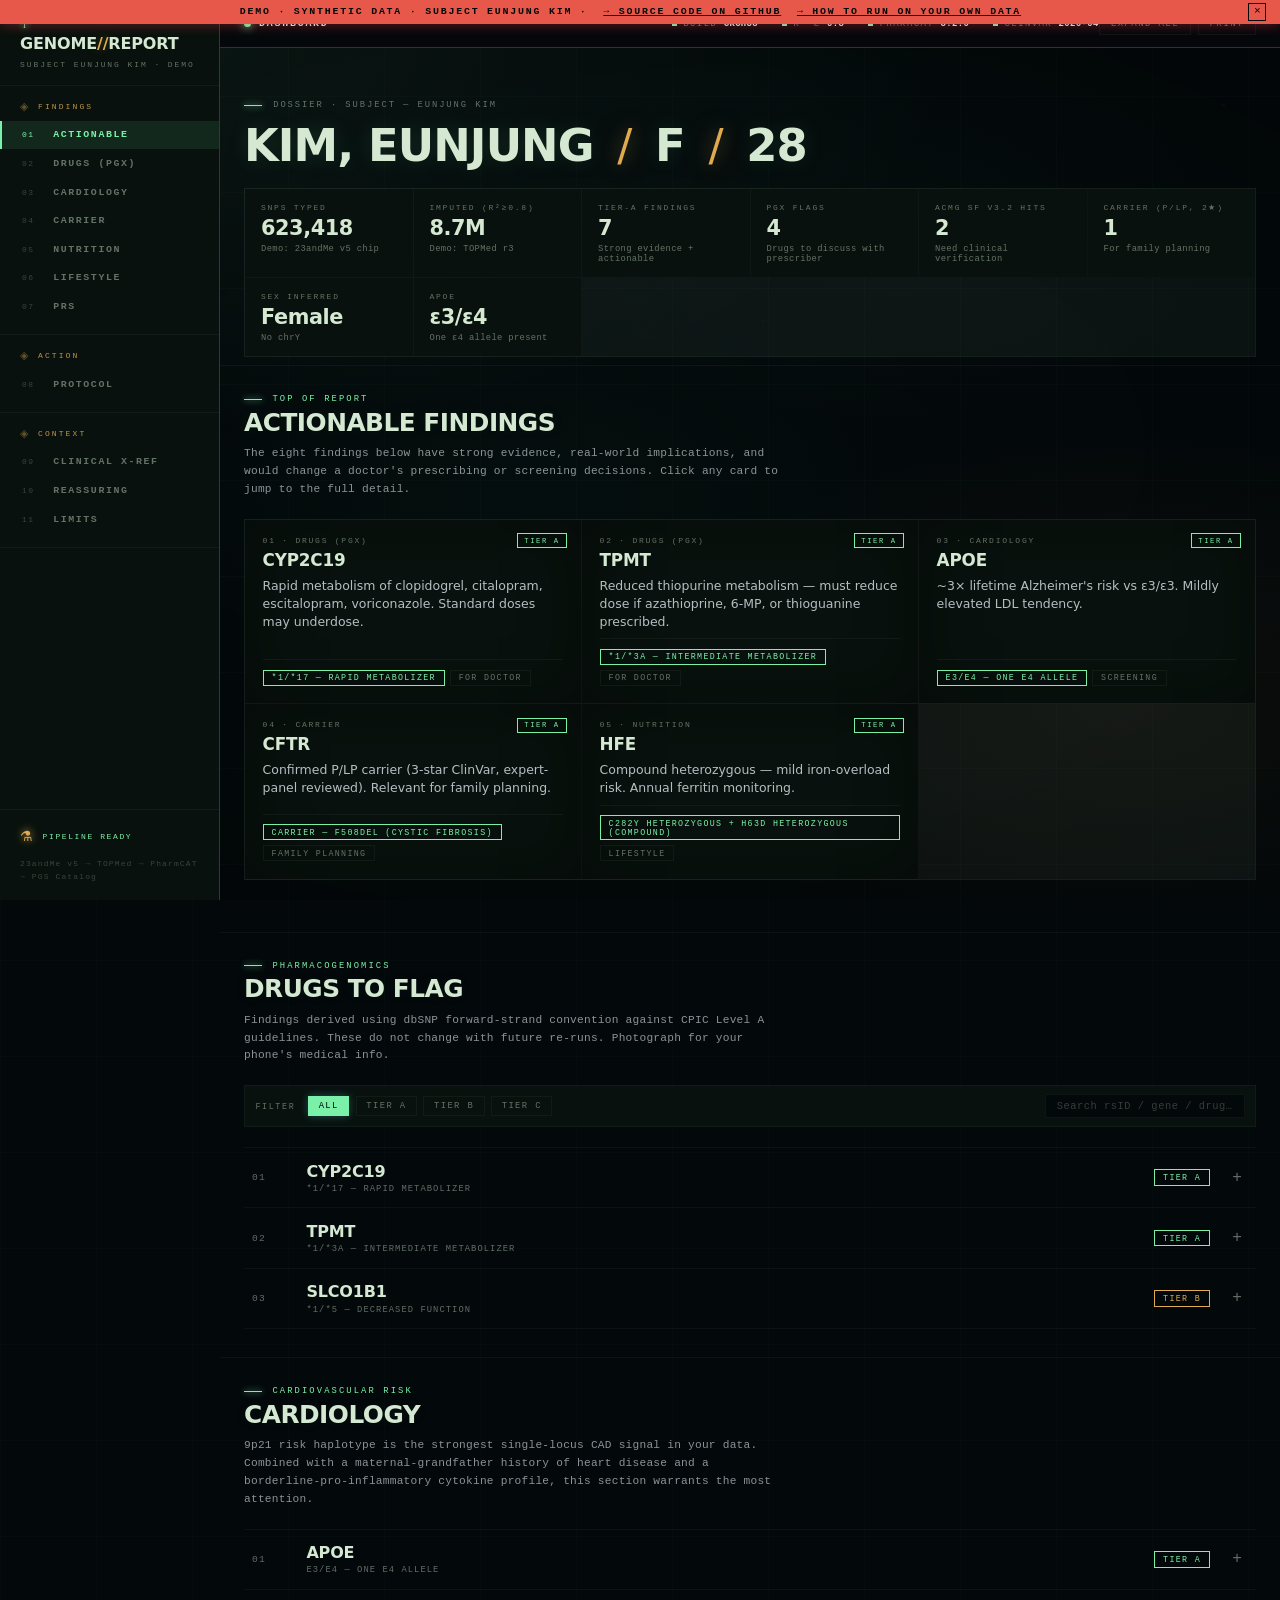
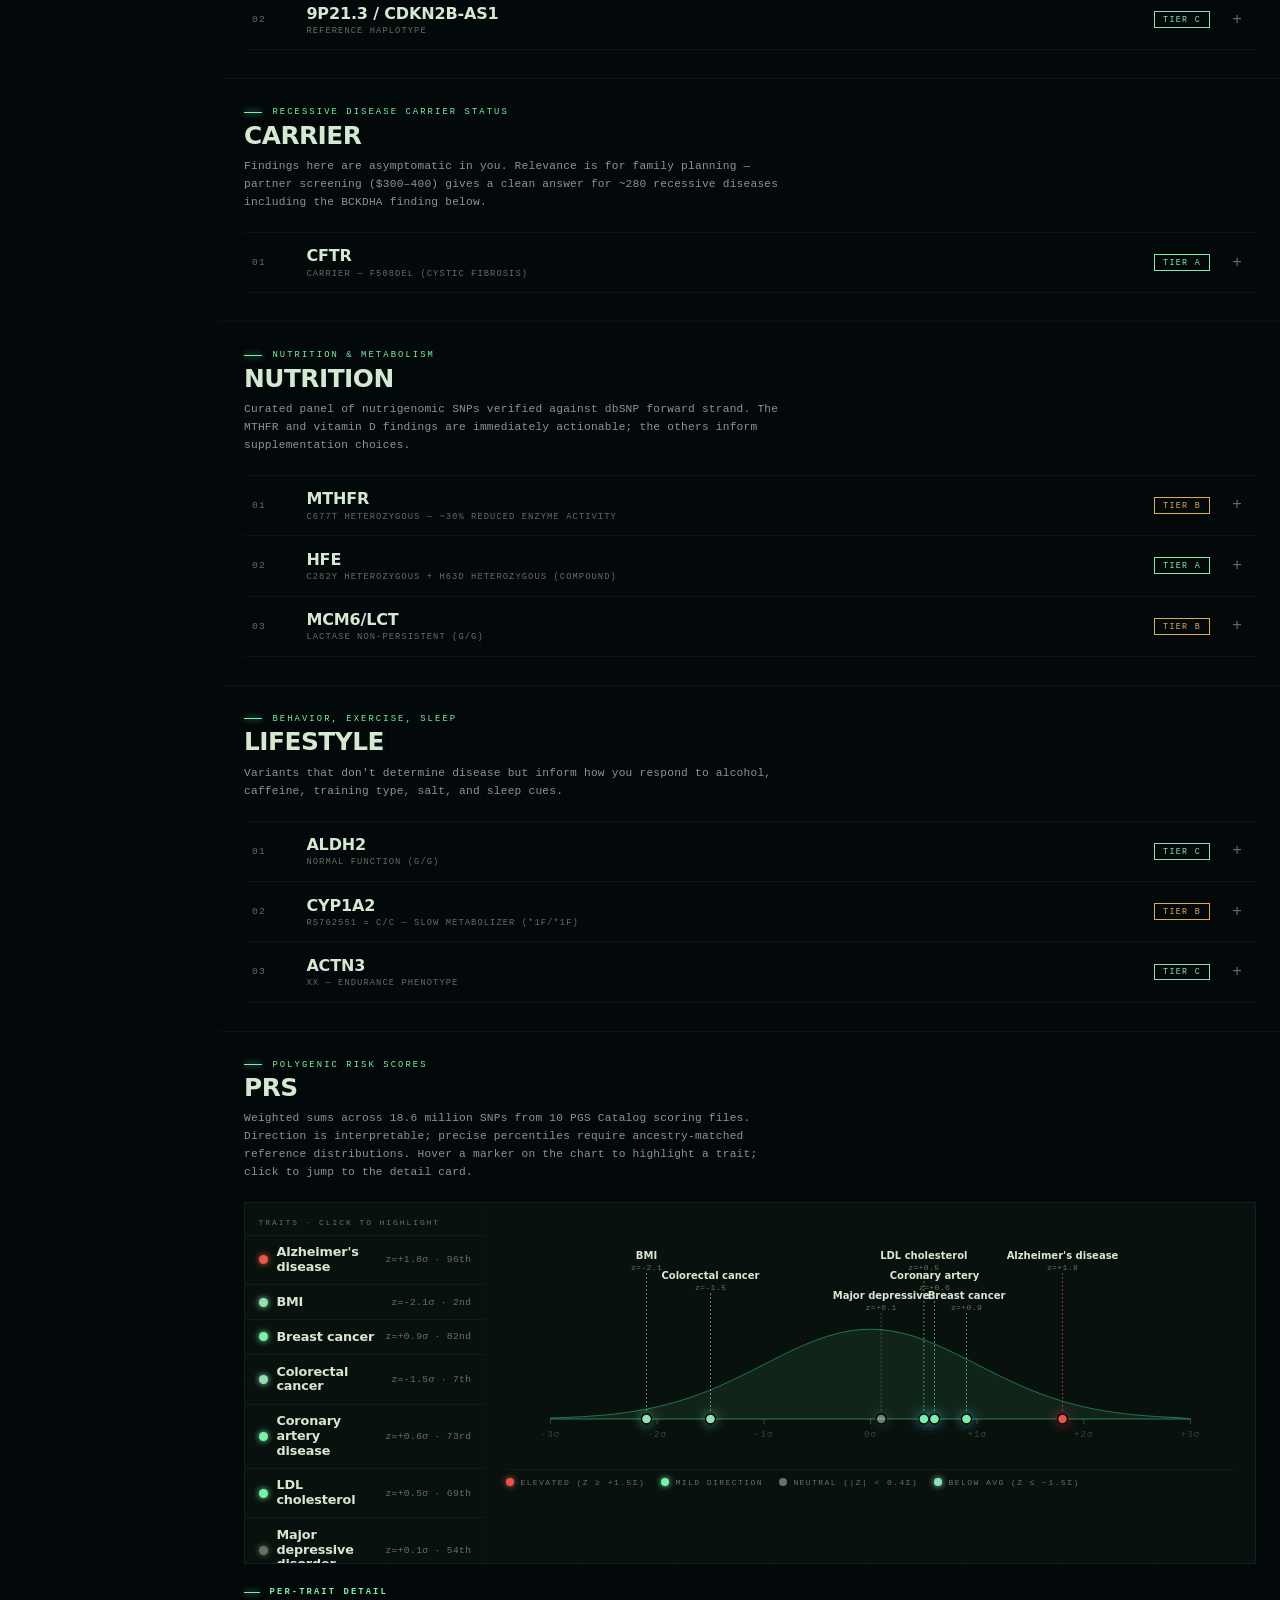
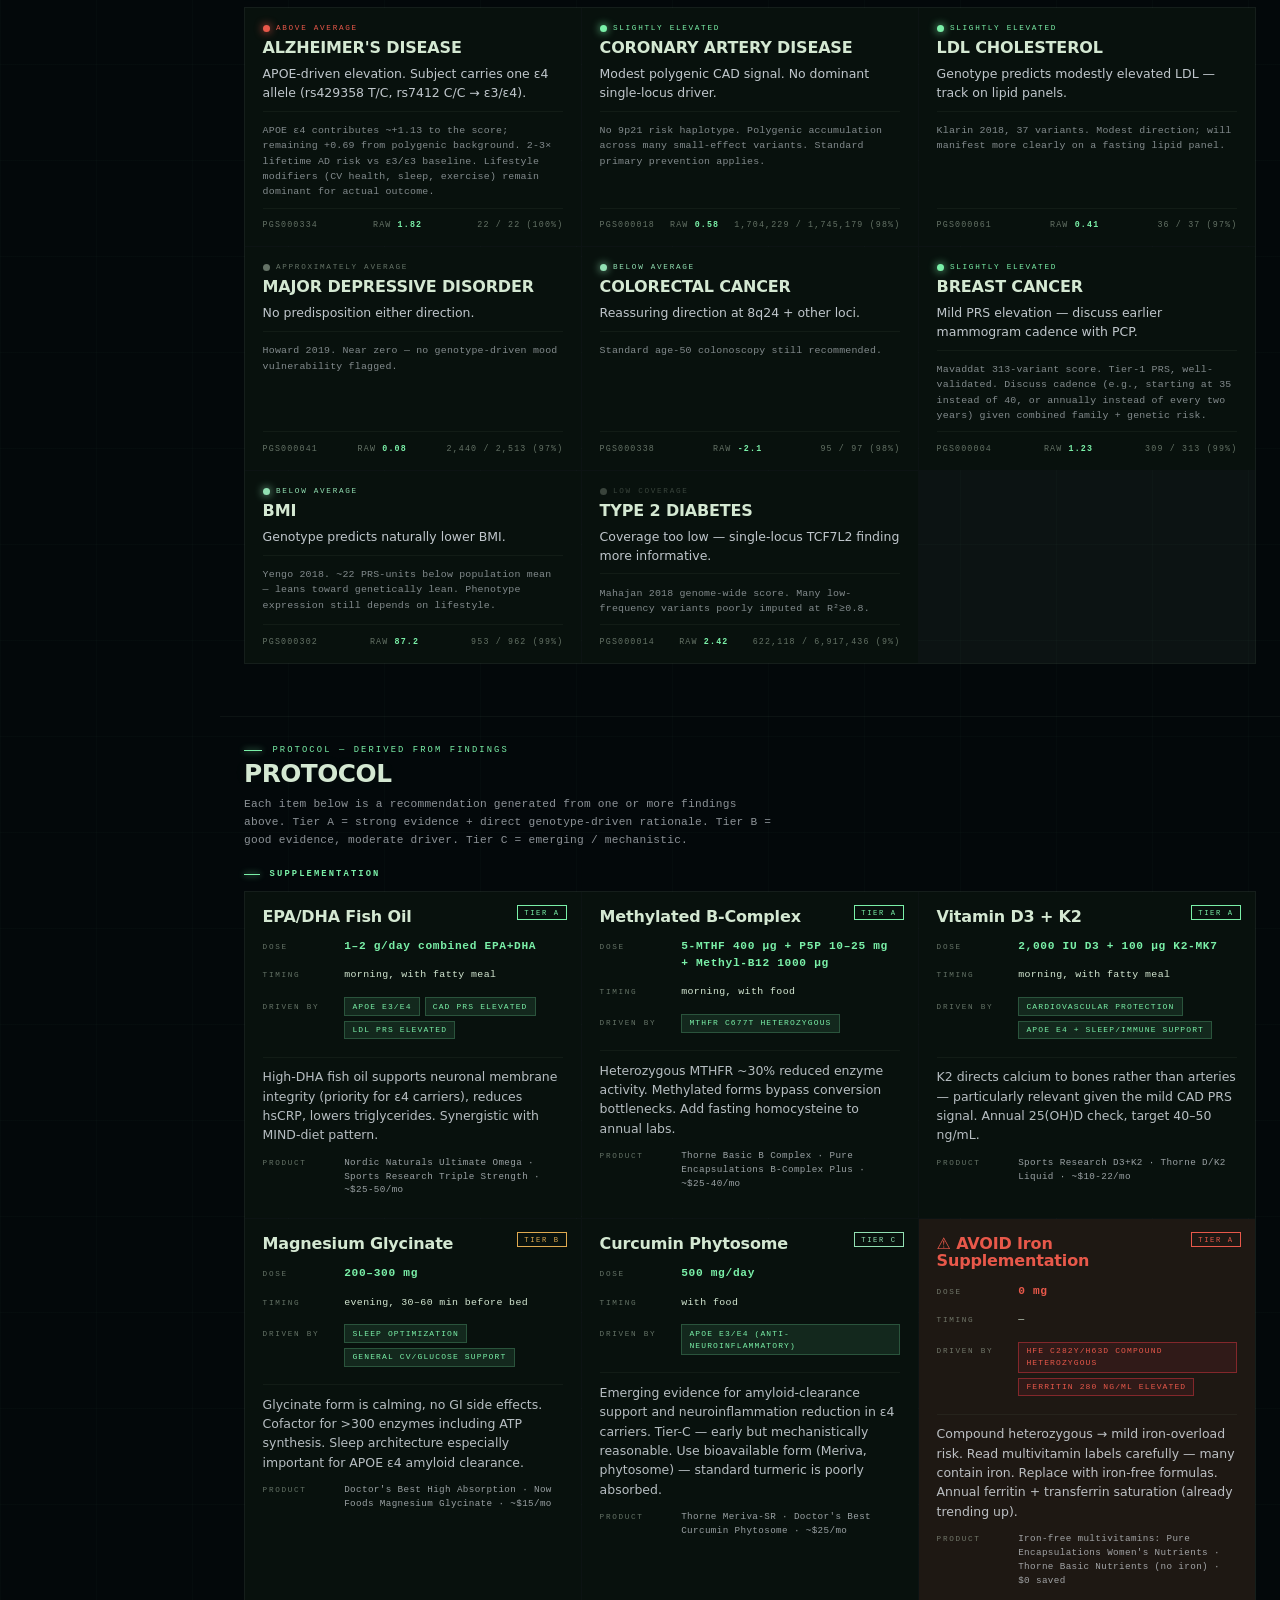
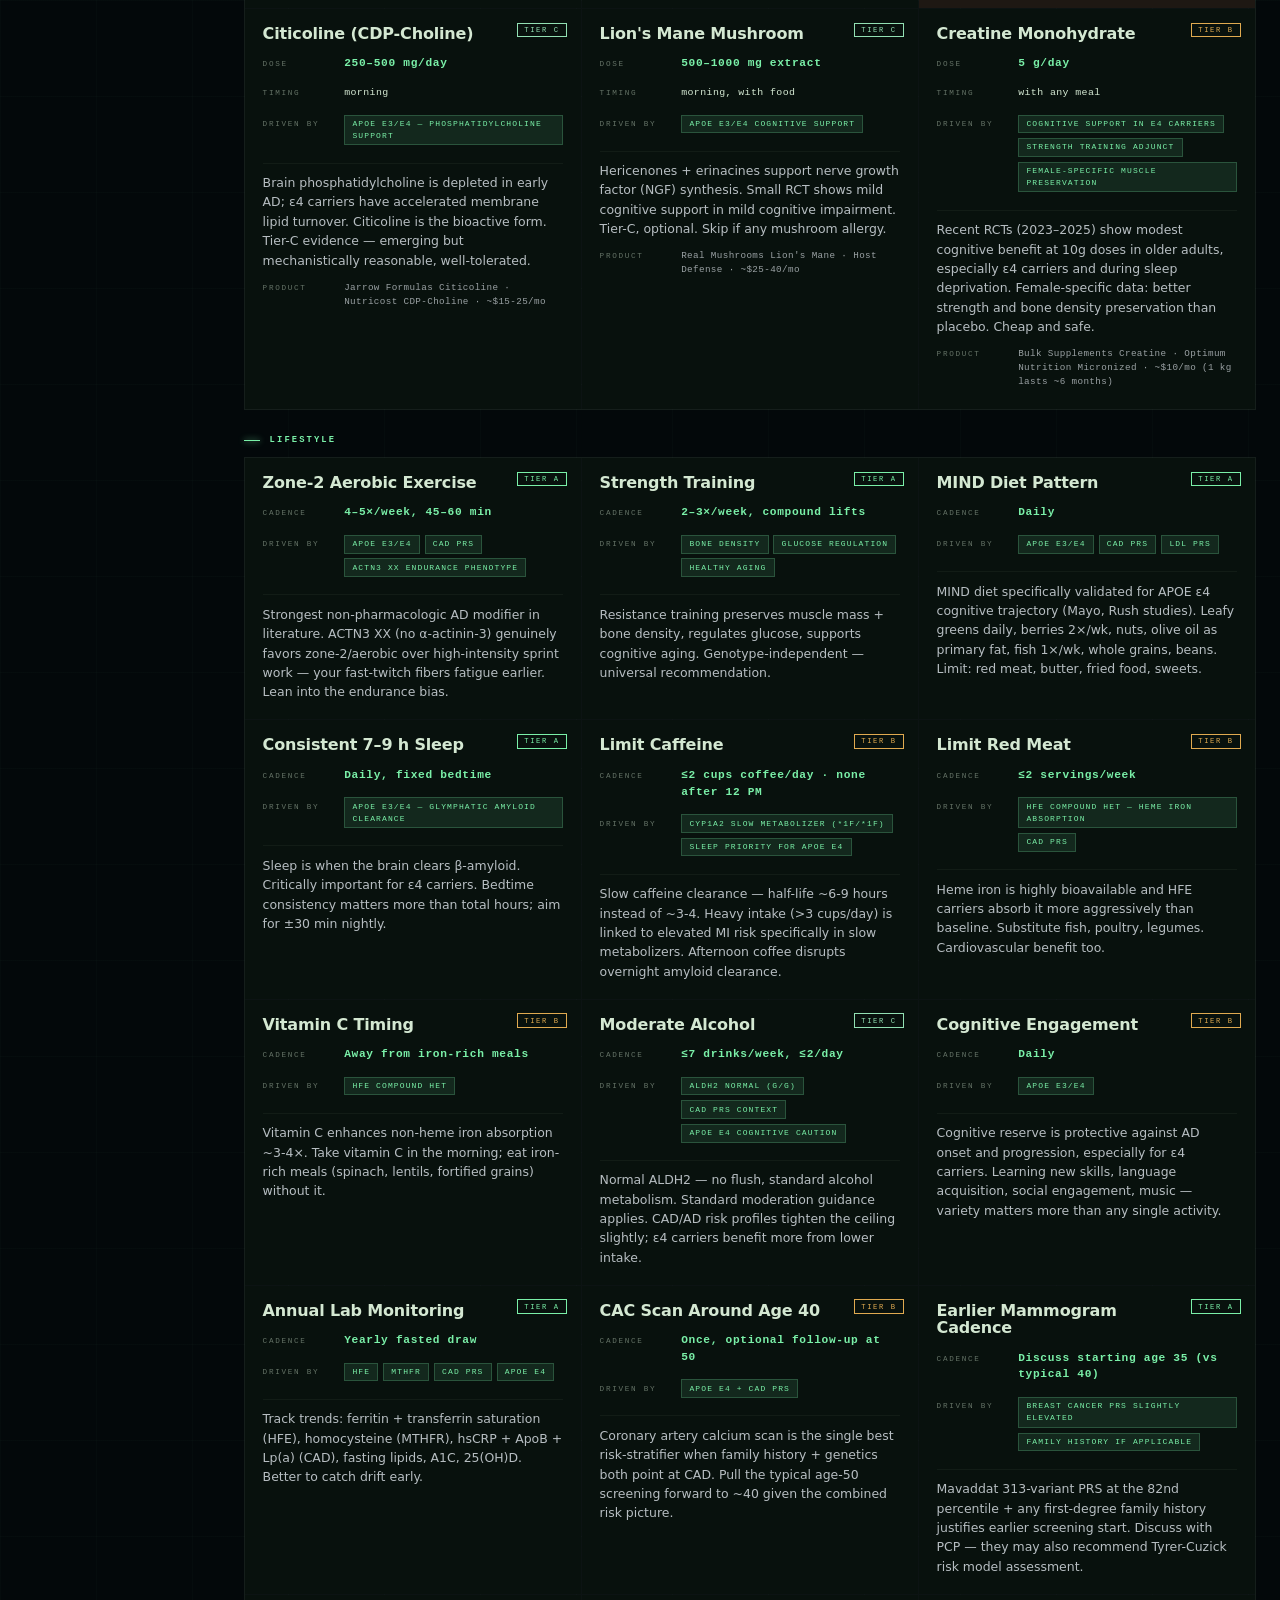
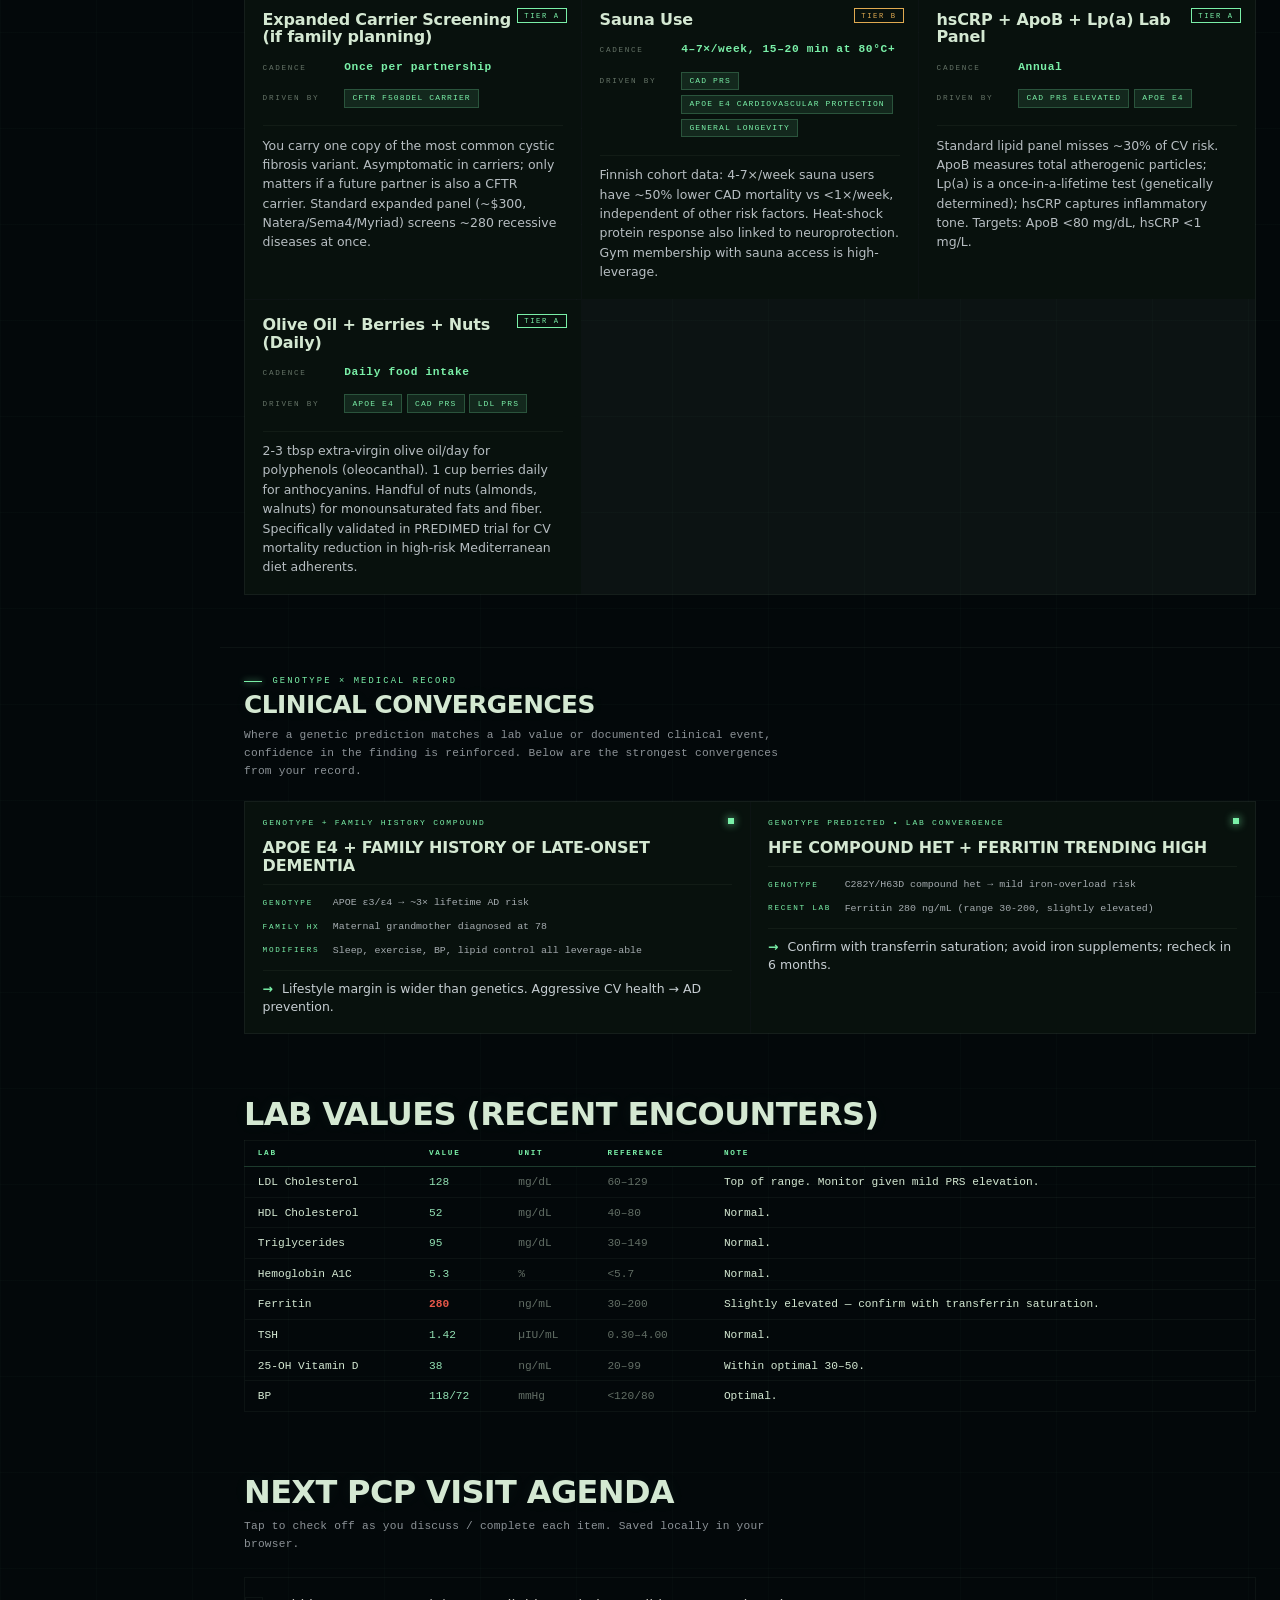
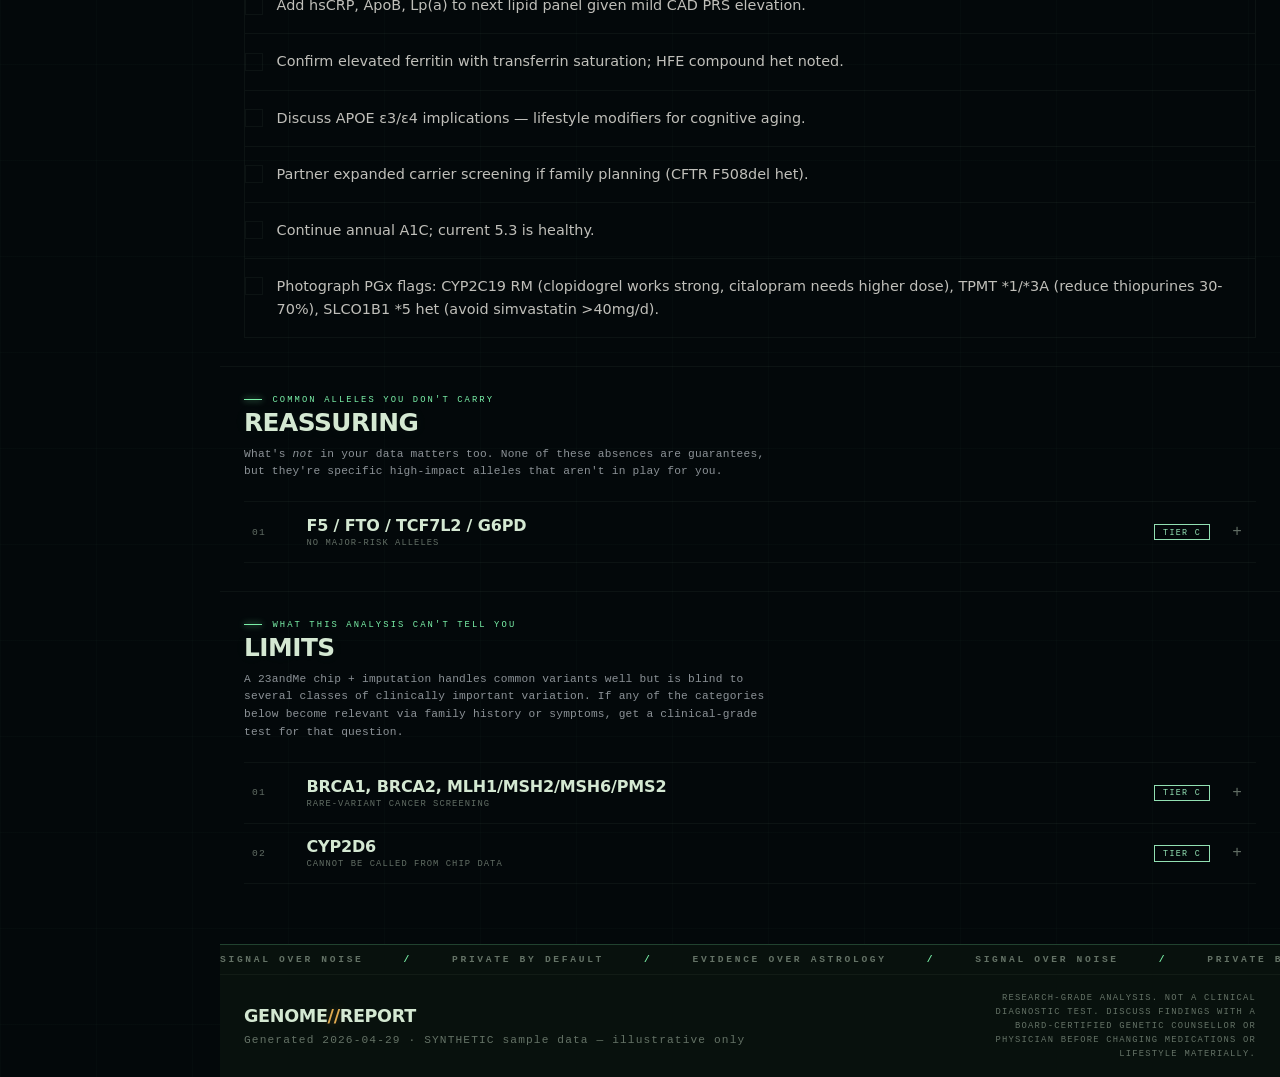
==== commit 5a4a6ae3: "Revert grimoire serif → Space Grotesk; less high-fantasy, more terminal-narrative-game - Drop Cormor" ====
--- a/docs/index.html
+++ b/docs/index.html
@@ -96,11 +96,10 @@
     body.demo-dismissed .demo-pill { display: block; }
   </style>
 
-  <link href="https://fonts.googleapis.com/css2?family=Cormorant+Garamond:ital,wght@0,400;0,600;0,700;1,400;1,600&display=swap" rel="stylesheet" />
-  <link href="https://api.fontshare.com/v2/css?f[]=space-grotesk@300,400,500,700&f[]=space-mono@400,700&display=swap" rel="stylesheet" />
-
-  <link rel="stylesheet" href="css/base.css?v=20260430i" />
-  <link rel="stylesheet" href="css/layout.css?v=20260430i" />
+  <link href="https://api.fontshare.com/v2/css?f[]=space-grotesk@300,400,500,700&f[]=space-mono@400,700,400i&display=swap" rel="stylesheet" />
+
+  <link rel="stylesheet" href="css/base.css?v=20260430j" />
+  <link rel="stylesheet" href="css/layout.css?v=20260430j" />
 </head>
 <body>
 
@@ -197,8 +196,8 @@
 
   <!-- Subject overview panel -->
   <header class="hero" id="top">
-    <p class="hero-eyebrow">⚗ DOSSIER ✦ SUBJECT — EUNJUNG KIM</p>
-    <h1 class="hero-title">Kim, Eunjung <span class="accent">·</span> Female <span class="accent">·</span> 28</h1>
+    <p class="hero-eyebrow">DOSSIER · SUBJECT — EUNJUNG KIM</p>
+    <h1 class="hero-title">KIM, EUNJUNG <span class="accent">/</span> F <span class="accent">/</span> 28</h1>
     <div class="hero-stats" id="hero-stats"></div>
   </header>
 
@@ -442,6 +441,6 @@
     </div>
   </footer>
 
-  <script type="module" src="js/main.js?v=20260430i"></script>
+  <script type="module" src="js/main.js?v=20260430j"></script>
 </body>
 </html>
--- a/docs/css/base.css
+++ b/docs/css/base.css
@@ -49,10 +49,10 @@
   --border-strong: rgba(160, 200, 170, 0.14);
   --border-accent: rgba(122, 240, 168, 0.22);
 
-  --font-display: 'Cormorant Garamond', 'Iowan Old Style', 'Georgia', serif;
+  --font-display: 'Space Grotesk', 'Inter', system-ui, sans-serif;
   --font-mono:    'Space Mono', 'JetBrains Mono', 'Courier New', monospace;
-  --font-rune:    'Cormorant Garamond', 'Trajan Pro', serif;
   --font-body:    'Space Grotesk', 'Inter', system-ui, sans-serif;
+  --font-narrative: 'Space Mono', 'JetBrains Mono', monospace;
 
   --nav-h:     58px;
   --pad-x:     clamp(1.25rem, 5vw, 4rem);
@@ -115,15 +115,14 @@
     rgba(0, 0, 0, 0.6) 100%);
 }
 
-/* ── Typography — display = grimoire serif, body = clean sans, mono = lab labels ── */
+/* ── Typography — terminal-narrative game style: clean sans + mono ── */
 h1, h2, h3, h4 {
   font-family: var(--font-display);
-  line-height: 1.05;
+  line-height: 1.1;
   font-weight: 700;
-  letter-spacing: 0;
-  font-style: italic;
+  letter-spacing: -0.01em;
+  font-style: normal;
 }
-h1, h2 { font-style: normal; }
 
 a { color: inherit; text-decoration: none; transition: color 200ms ease; }
 a:hover { color: var(--accent); }
--- a/docs/css/layout.css
+++ b/docs/css/layout.css
@@ -121,12 +121,11 @@
   padding: 1.1rem 1.25rem 1rem;
   border-bottom: 1px solid var(--border);
   font-family: var(--font-display);
-  font-size: 1.15rem;
-  font-weight: 700;
-  text-transform: none;
-  letter-spacing: 0.01em;
+  font-size: 1rem;
+  font-weight: 700;
+  text-transform: uppercase;
+  letter-spacing: -0.01em;
   line-height: 1.05;
-  font-style: italic;
   position: relative;
 }
 .rail-header::before {
@@ -146,8 +145,7 @@
 }
 .rail-header .accent {
   color: var(--rune);
-  font-style: normal;
-  text-shadow: 0 0 8px rgba(214, 161, 74, 0.3);
+  text-shadow: 0 0 10px var(--rune-glow);
 }
 .rail-header-sub {
   font-family: var(--font-mono);
@@ -156,7 +154,6 @@
   color: var(--fg-dim);
   margin-top: 0.5rem;
   font-weight: 400;
-  font-style: normal;
   text-transform: uppercase;
 }
 .rail-section {
@@ -298,12 +295,11 @@
 
 .hero-title {
   font-family: var(--font-display);
-  font-size: clamp(2.2rem, 4.5vw, 3.4rem);
-  font-weight: 700;
-  font-style: italic;
-  text-transform: none;
-  letter-spacing: 0;
-  line-height: 1.05;
+  font-size: clamp(1.9rem, 3.8vw, 2.8rem);
+  font-weight: 700;
+  text-transform: uppercase;
+  letter-spacing: -0.02em;
+  line-height: 1;
   color: var(--fg);
   display: block;
   margin-bottom: 0.6rem;
@@ -314,11 +310,10 @@
 .hero-title br { display: none; }
 .hero-title .accent {
   color: var(--rune);
-  font-style: normal;
   font-weight: 400;
-  margin: 0 0.15em;
+  margin: 0 0.2em;
   text-shadow:
-    0 0 18px rgba(224, 170, 80, 0.6),
+    0 0 18px var(--rune-glow),
     0 0 36px rgba(224, 170, 80, 0.25);
 }
 
@@ -416,12 +411,11 @@
 }
 .section-title {
   font-family: var(--font-display);
-  font-size: 1.95rem;
-  font-weight: 700;
-  font-style: italic;
-  text-transform: none;
-  letter-spacing: 0.005em;
-  line-height: 1.05;
+  font-size: 1.55rem;
+  font-weight: 700;
+  text-transform: uppercase;
+  letter-spacing: -0.02em;
+  line-height: 1;
   margin-bottom: 0.6rem;
   color: var(--fg);
   text-shadow:
@@ -570,10 +564,9 @@
 }
 .action-gene {
   font-family: var(--font-display);
-  font-size: 1.35rem;
-  font-weight: 700;
-  font-style: italic;
-  letter-spacing: 0;
+  font-size: 1.05rem;
+  font-weight: 700;
+  letter-spacing: -0.01em;
   color: var(--fg);
   line-height: 1.05;
 }
@@ -628,11 +621,10 @@
 }
 .finding-title {
   font-family: var(--font-display);
-  font-size: 1.25rem;
-  font-weight: 700;
-  font-style: italic;
-  text-transform: none;
-  letter-spacing: 0;
+  font-size: 1rem;
+  font-weight: 700;
+  text-transform: uppercase;
+  letter-spacing: -0.01em;
   color: var(--fg);
   transition: color 200ms ease;
 }
@@ -859,11 +851,10 @@
 
 .prs-card-trait {
   font-family: var(--font-display);
-  font-size: 1.3rem;
-  font-weight: 700;
-  font-style: italic;
-  text-transform: none;
-  letter-spacing: 0;
+  font-size: 1rem;
+  font-weight: 700;
+  text-transform: uppercase;
+  letter-spacing: -0.01em;
   color: var(--fg);
   line-height: 1.05;
 }
@@ -1389,11 +1380,10 @@
 }
 .crossref-headline {
   font-family: var(--font-display);
-  font-size: 1.25rem;
-  font-weight: 700;
-  font-style: italic;
-  text-transform: none;
-  letter-spacing: 0;
+  font-size: 1rem;
+  font-weight: 700;
+  text-transform: uppercase;
+  letter-spacing: -0.01em;
   line-height: 1.15;
   color: var(--fg);
   padding-right: 1.2rem;
@@ -1537,17 +1527,15 @@
 }
 .footer-eyebrow {
   font-family: var(--font-display);
-  font-size: 1.4rem;
-  font-weight: 700;
-  font-style: italic;
-  text-transform: none;
-  letter-spacing: 0;
+  font-size: 1.1rem;
+  font-weight: 700;
+  text-transform: uppercase;
+  letter-spacing: -0.02em;
   color: var(--fg);
 }
 .footer-eyebrow .accent {
   color: var(--rune);
-  font-style: normal;
-  text-shadow: 0 0 10px rgba(214, 161, 74, 0.4);
+  text-shadow: 0 0 12px var(--rune-glow);
 }
 .footer-sub {
   font-family: var(--font-mono);
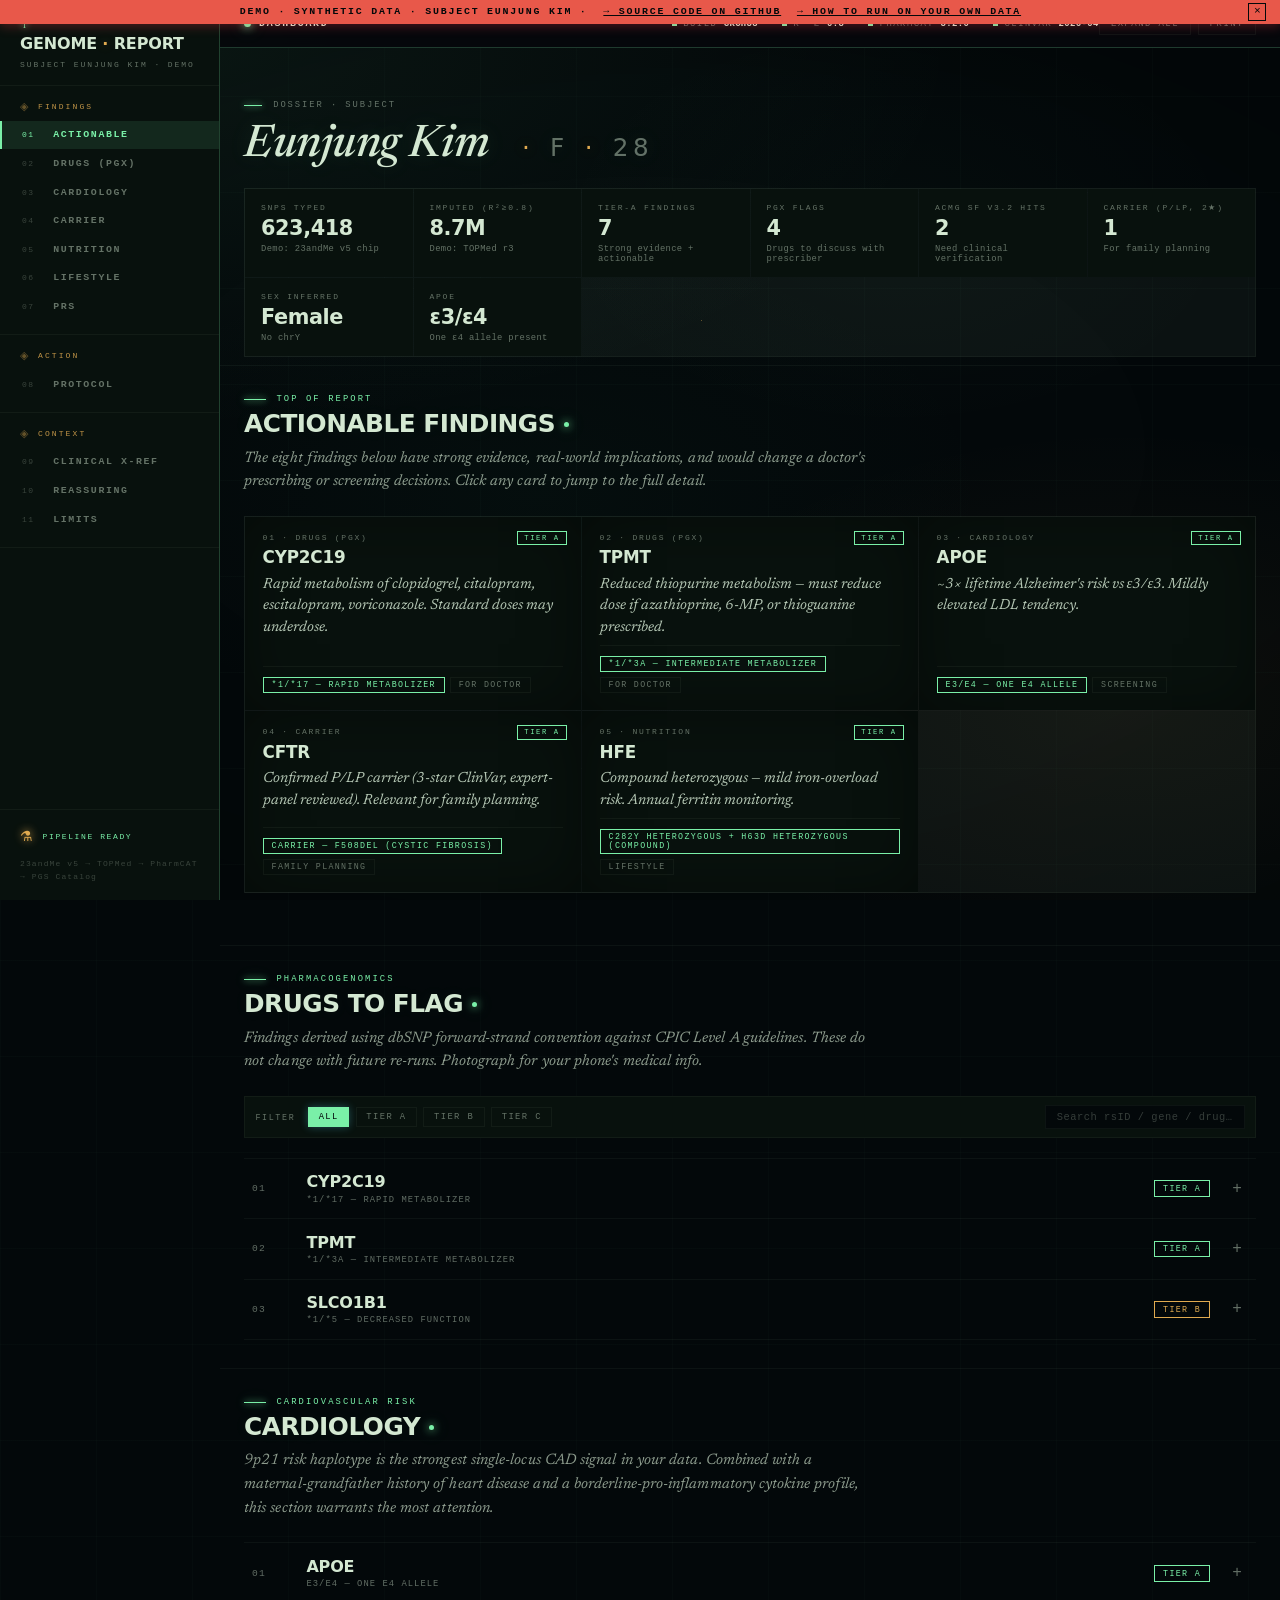
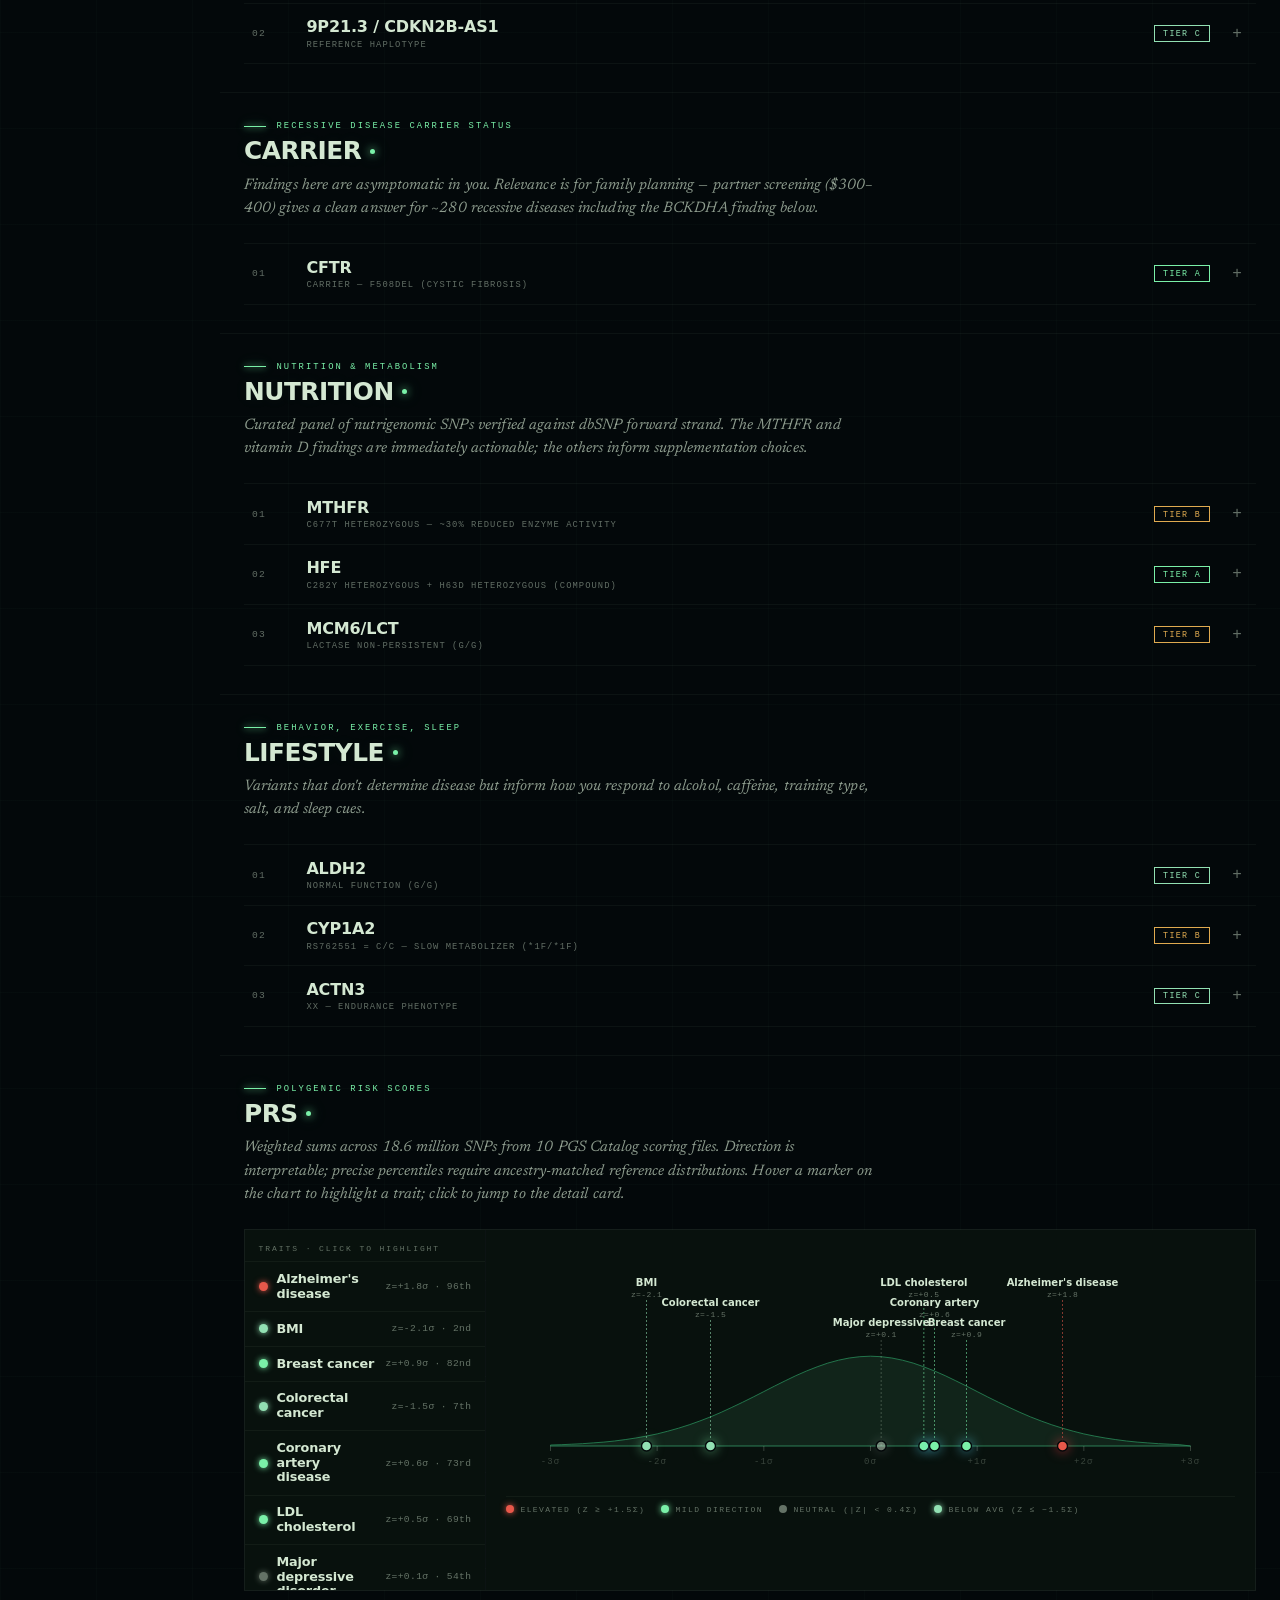
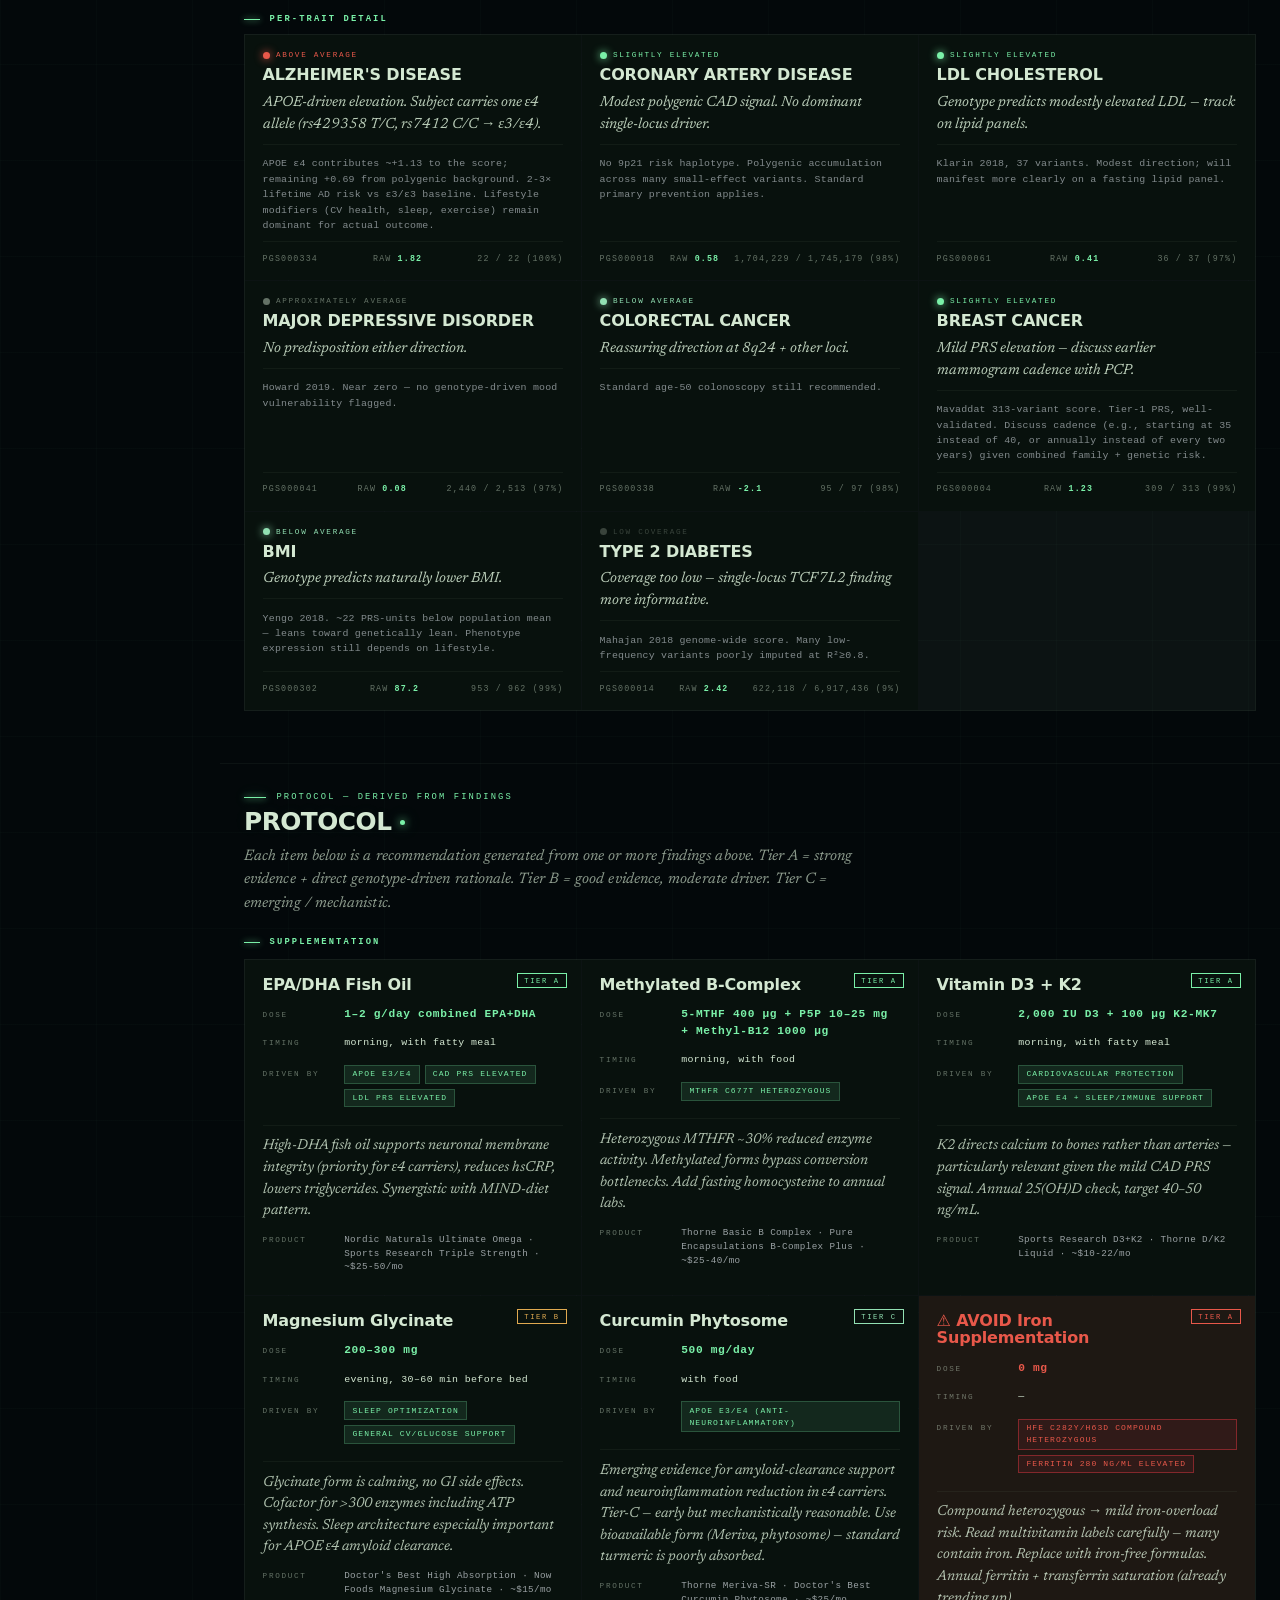
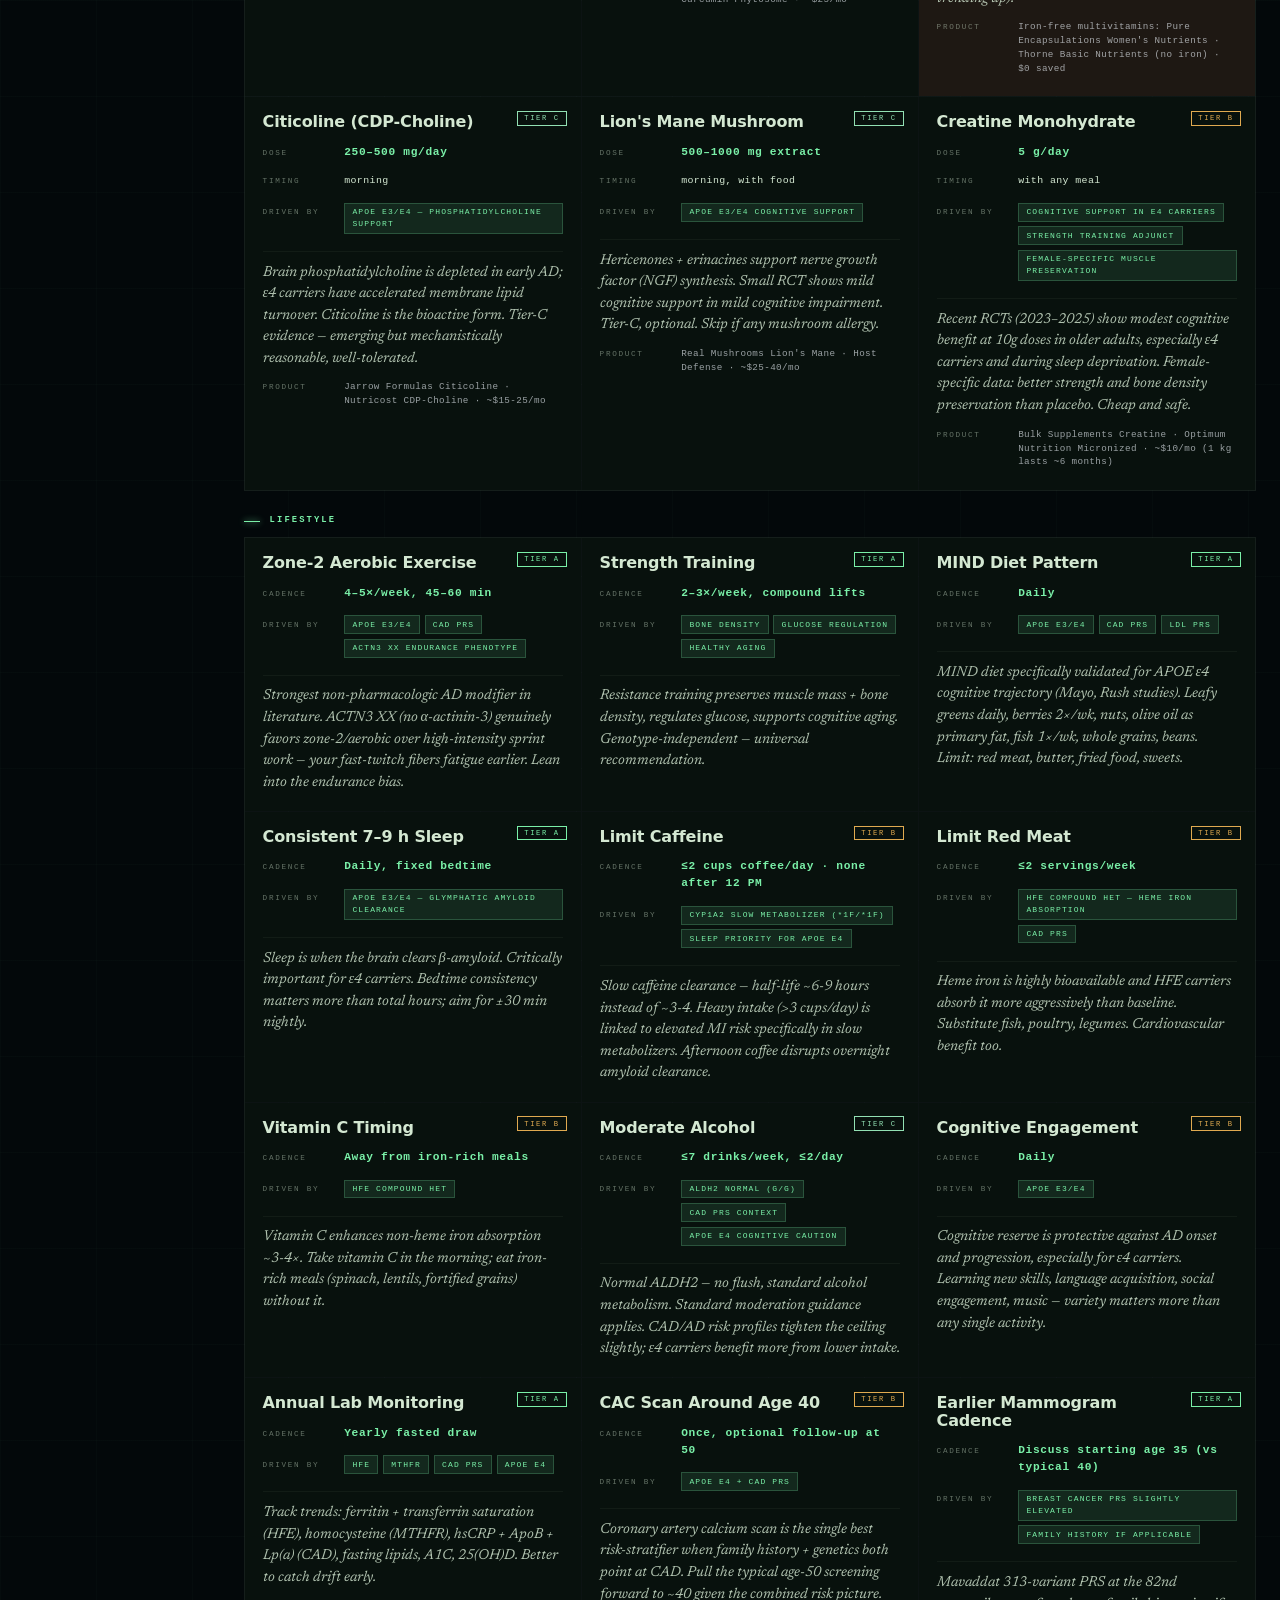
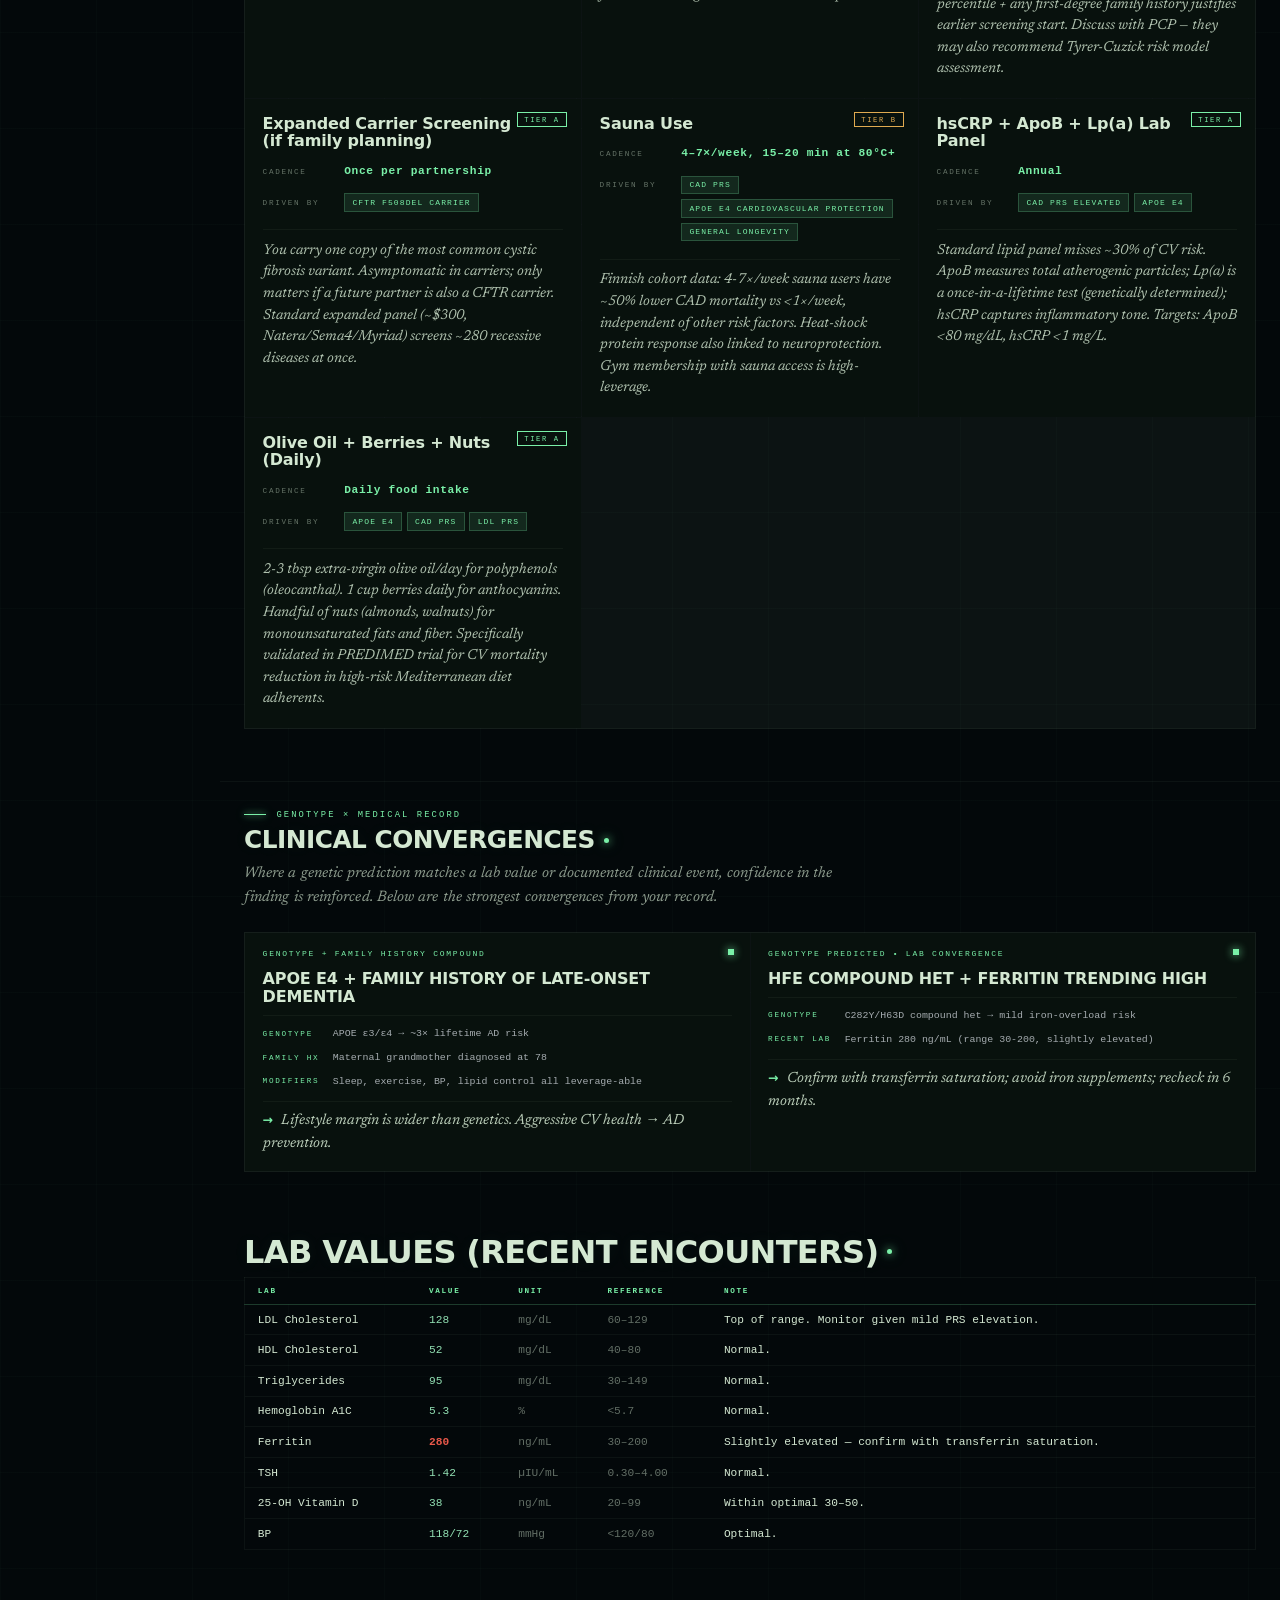
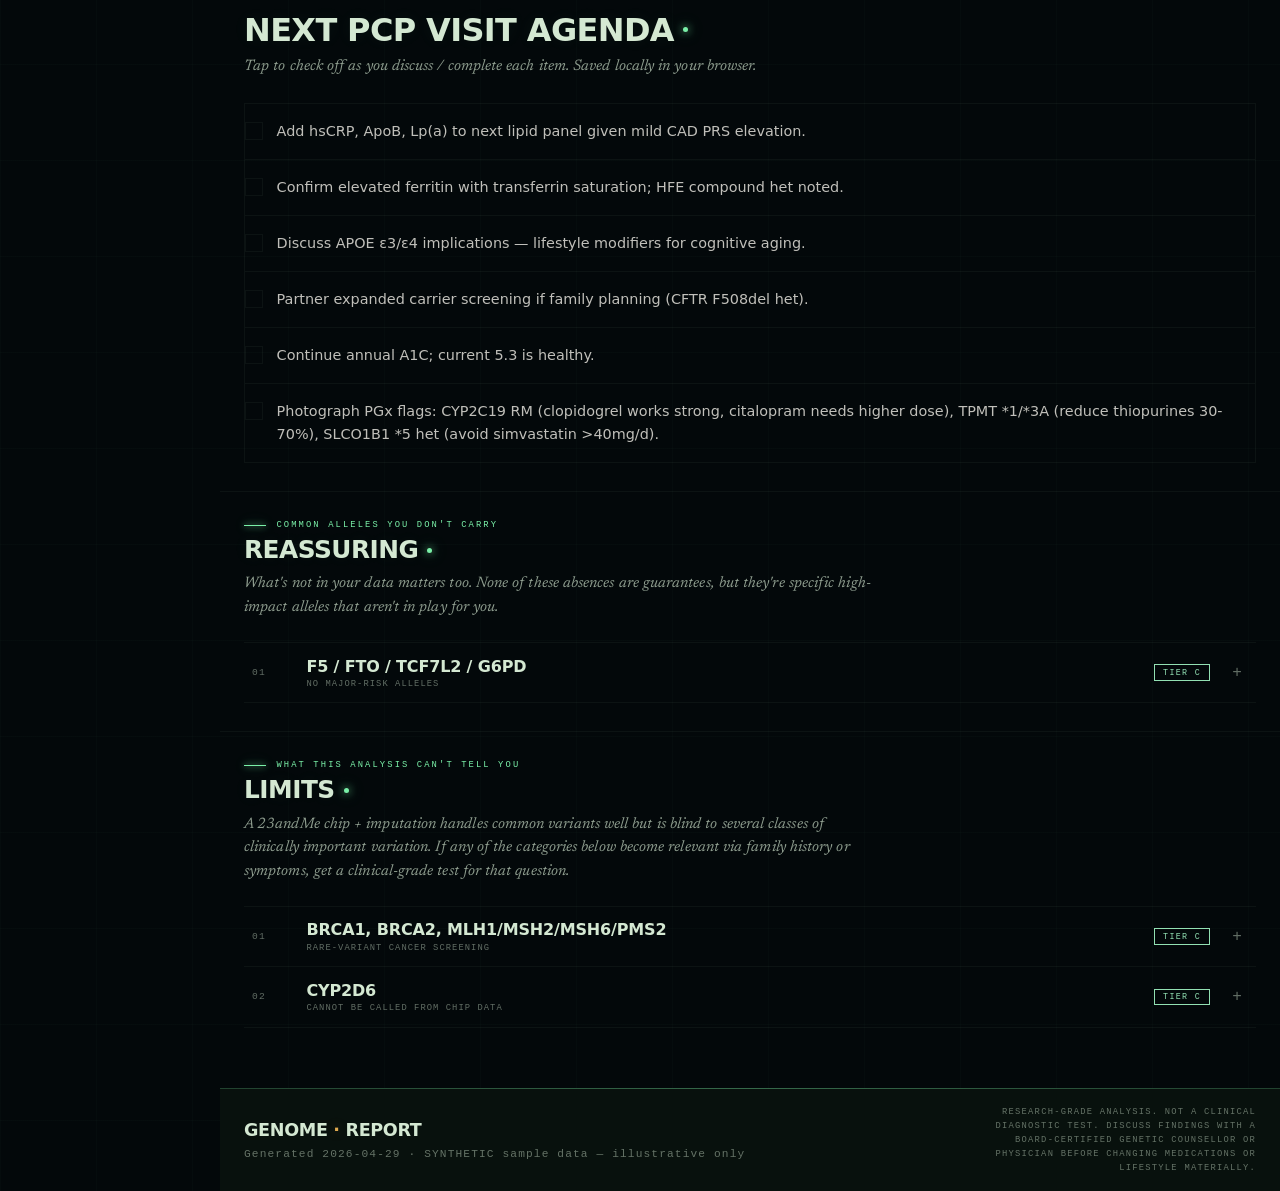
==== commit 81fa5614: "Tasteful serif return, lightweight glows, no marquee, no // Hero title: - Removed double-slash separ" ====
--- a/docs/index.html
+++ b/docs/index.html
@@ -96,10 +96,11 @@
     body.demo-dismissed .demo-pill { display: block; }
   </style>
 
+  <link href="https://fonts.googleapis.com/css2?family=Newsreader:ital,opsz,wght@0,6..72,400;0,6..72,500;1,6..72,400;1,6..72,500&display=swap" rel="stylesheet" />
   <link href="https://api.fontshare.com/v2/css?f[]=space-grotesk@300,400,500,700&f[]=space-mono@400,700,400i&display=swap" rel="stylesheet" />
 
-  <link rel="stylesheet" href="css/base.css?v=20260430j" />
-  <link rel="stylesheet" href="css/layout.css?v=20260430j" />
+  <link rel="stylesheet" href="css/base.css?v=20260430k" />
+  <link rel="stylesheet" href="css/layout.css?v=20260430k" />
 </head>
 <body>
 
@@ -135,7 +136,7 @@
   <!-- Left rail (sidebar nav) -->
   <aside class="rail">
     <div class="rail-header">
-      GENOME<span class="accent">//</span>REPORT
+      GENOME<span class="accent"> · </span>REPORT
       <div class="rail-header-sub">SUBJECT EUNJUNG KIM · DEMO</div>
     </div>
 
@@ -196,8 +197,8 @@
 
   <!-- Subject overview panel -->
   <header class="hero" id="top">
-    <p class="hero-eyebrow">DOSSIER · SUBJECT — EUNJUNG KIM</p>
-    <h1 class="hero-title">KIM, EUNJUNG <span class="accent">/</span> F <span class="accent">/</span> 28</h1>
+    <p class="hero-eyebrow">DOSSIER · SUBJECT</p>
+    <h1 class="hero-title"><span class="hero-name">Eunjung Kim</span><span class="hero-meta"><span class="accent">·</span> F <span class="accent">·</span> 28</span></h1>
     <div class="hero-stats" id="hero-stats"></div>
   </header>
 
@@ -418,19 +419,9 @@
 
   <!-- Footer -->
   <footer class="site-footer">
-    <div class="footer-marquee-wrap">
-      <div class="marquee-track">
-        <span>SIGNAL OVER NOISE</span><span class="marquee-dot">/</span>
-        <span>PRIVATE BY DEFAULT</span><span class="marquee-dot">/</span>
-        <span>EVIDENCE OVER ASTROLOGY</span><span class="marquee-dot">/</span>
-        <span>SIGNAL OVER NOISE</span><span class="marquee-dot">/</span>
-        <span>PRIVATE BY DEFAULT</span><span class="marquee-dot">/</span>
-        <span>EVIDENCE OVER ASTROLOGY</span><span class="marquee-dot">/</span>
-      </div>
-    </div>
     <div class="footer-body">
       <div>
-        <p class="footer-eyebrow">GENOME<span class="accent">//</span>REPORT</p>
+        <p class="footer-eyebrow">GENOME<span class="accent"> · </span>REPORT</p>
         <p id="meta-info" class="u-mono u-dim" style="font-size:0.7rem; margin-top:0.5rem; letter-spacing:0.1em;"></p>
       </div>
       <p class="footer-sub">
@@ -441,6 +432,6 @@
     </div>
   </footer>
 
-  <script type="module" src="js/main.js?v=20260430j"></script>
+  <script type="module" src="js/main.js?v=20260430k"></script>
 </body>
 </html>
--- a/docs/css/base.css
+++ b/docs/css/base.css
@@ -52,7 +52,7 @@
   --font-display: 'Space Grotesk', 'Inter', system-ui, sans-serif;
   --font-mono:    'Space Mono', 'JetBrains Mono', 'Courier New', monospace;
   --font-body:    'Space Grotesk', 'Inter', system-ui, sans-serif;
-  --font-narrative: 'Space Mono', 'JetBrains Mono', monospace;
+  --font-prose:   'Newsreader', 'Iowan Old Style', 'Source Serif Pro', Georgia, serif;
 
   --nav-h:     58px;
   --pad-x:     clamp(1.25rem, 5vw, 4rem);
@@ -79,7 +79,7 @@
   position: relative;
 }
 
-/* Drifting spore haze — a slow-moving veil that adds gentle motion */
+/* Faint fireflies — pinpoint glows that breathe and drift very slowly. Lightweight. */
 body::before {
   content: '';
   position: fixed;
@@ -87,19 +87,26 @@
   z-index: -1;
   pointer-events: none;
   background:
-    radial-gradient(circle 4px at 12% 22%, var(--accent-soft), transparent 70%),
-    radial-gradient(circle 3px at 88% 18%, var(--rune-soft),   transparent 70%),
-    radial-gradient(circle 5px at 32% 78%, var(--accent-soft), transparent 70%),
-    radial-gradient(circle 3px at 78% 62%, var(--accent-soft), transparent 70%),
-    radial-gradient(circle 2px at 58% 38%, var(--rune-soft),   transparent 70%),
-    radial-gradient(circle 4px at 22% 52%, var(--accent-soft), transparent 70%),
-    radial-gradient(circle 3px at 64% 88%, var(--accent-soft), transparent 70%);
-  animation: spore-drift 60s linear infinite;
-  opacity: 0.6;
+    radial-gradient(circle 1.5px at 14% 18%, rgba(122, 240, 168, 0.7), transparent 60%),
+    radial-gradient(circle 1px   at 86% 28%, rgba(224, 170, 80,  0.55), transparent 60%),
+    radial-gradient(circle 1.5px at 28% 72%, rgba(122, 240, 168, 0.55), transparent 60%),
+    radial-gradient(circle 1px   at 72% 64%, rgba(122, 240, 168, 0.6),  transparent 60%),
+    radial-gradient(circle 1px   at 54% 38%, rgba(224, 170, 80,  0.5),  transparent 60%),
+    radial-gradient(circle 1.5px at 22% 52%, rgba(122, 240, 168, 0.55), transparent 60%),
+    radial-gradient(circle 1px   at 62% 86%, rgba(122, 240, 168, 0.5),  transparent 60%),
+    radial-gradient(circle 1px   at 92% 76%, rgba(224, 170, 80,  0.5),  transparent 60%),
+    radial-gradient(circle 1px   at 8% 84%,  rgba(122, 240, 168, 0.55), transparent 60%),
+    radial-gradient(circle 1px   at 48% 12%, rgba(122, 240, 168, 0.5),  transparent 60%);
+  filter: blur(0.5px);
+  animation: firefly-drift 90s linear infinite, firefly-breathe 6s ease-in-out infinite;
 }
-@keyframes spore-drift {
-  from { transform: translate3d(0, 0, 0) rotate(0deg); }
-  to   { transform: translate3d(2vw, -3vh, 0) rotate(0.5deg); }
+@keyframes firefly-drift {
+  from { transform: translate3d(0, 0, 0); }
+  to   { transform: translate3d(3vw, -2vh, 0); }
+}
+@keyframes firefly-breathe {
+  0%, 100% { opacity: 0.8; }
+  50%      { opacity: 0.45; }
 }
 
 /* Soft vignette darkening edges — feel of being deep in a grove */
--- a/docs/css/layout.css
+++ b/docs/css/layout.css
@@ -297,24 +297,41 @@
   font-family: var(--font-display);
   font-size: clamp(1.9rem, 3.8vw, 2.8rem);
   font-weight: 700;
-  text-transform: uppercase;
   letter-spacing: -0.02em;
   line-height: 1;
   color: var(--fg);
-  display: block;
+  display: flex;
+  align-items: baseline;
+  flex-wrap: wrap;
+  gap: 0 0.65em;
   margin-bottom: 0.6rem;
   text-shadow:
     0 0 22px rgba(122, 240, 168, 0.12),
     0 0 50px rgba(122, 240, 168, 0.05);
 }
 .hero-title br { display: none; }
+.hero-name {
+  /* tasteful serif italic for the subject's name — narrative-record feel */
+  font-family: var(--font-prose);
+  font-style: italic;
+  font-weight: 500;
+  letter-spacing: -0.01em;
+}
+.hero-meta {
+  font-family: var(--font-display);
+  font-weight: 400;
+  font-size: 0.55em;
+  text-transform: uppercase;
+  letter-spacing: 0.18em;
+  color: var(--fg-dim);
+}
 .hero-title .accent {
   color: var(--rune);
   font-weight: 400;
-  margin: 0 0.2em;
+  margin: 0 0.15em;
   text-shadow:
-    0 0 18px var(--rune-glow),
-    0 0 36px rgba(224, 170, 80, 0.25);
+    0 0 14px var(--rune-glow),
+    0 0 28px rgba(224, 170, 80, 0.2);
 }
 
 .hero-subtitle-row {
@@ -396,7 +413,7 @@
   letter-spacing: 0.24em;
   text-transform: uppercase;
   color: var(--accent);
-  margin-bottom: 0.4rem;
+  margin-bottom: 0.5rem;
   display: flex;
   align-items: center;
   gap: 0.65rem;
@@ -404,10 +421,10 @@
 .section-kicker::before {
   content: '';
   display: block;
-  width: 18px;
+  width: 22px;
   height: 1px;
   background: var(--accent);
-  box-shadow: 0 0 6px var(--accent);
+  box-shadow: 0 0 6px var(--accent), 0 0 14px var(--accent-glow);
 }
 .section-title {
   font-family: var(--font-display);
@@ -418,18 +435,39 @@
   line-height: 1;
   margin-bottom: 0.6rem;
   color: var(--fg);
+  display: inline-flex;
+  align-items: baseline;
+  gap: 0.55rem;
   text-shadow:
     0 0 16px rgba(122, 240, 168, 0.06),
     0 0 32px rgba(122, 240, 168, 0.03);
 }
+/* lightweight pulsing spore dot at end of section titles */
+.section-title::after {
+  content: '';
+  width: 5px;
+  height: 5px;
+  border-radius: 50%;
+  background: var(--accent);
+  box-shadow: 0 0 8px var(--accent), 0 0 18px var(--accent-glow);
+  animation: spore-breathe 4s ease-in-out infinite;
+  align-self: center;
+  flex-shrink: 0;
+}
+@keyframes spore-breathe {
+  0%, 100% { opacity: 0.85; transform: scale(1); }
+  50%      { opacity: 0.45; transform: scale(0.7); }
+}
 .section-lead {
-  font-family: var(--font-mono);
-  font-size: 0.7rem;
-  line-height: 1.6;
-  color: rgba(232, 238, 245, 0.6);
-  max-width: 80ch;
-  margin-bottom: 1.25rem;
-  letter-spacing: 0.02em;
+  font-family: var(--font-prose);
+  font-style: italic;
+  font-weight: 400;
+  font-size: 0.95rem;
+  line-height: 1.55;
+  color: rgba(212, 232, 210, 0.66);
+  max-width: 70ch;
+  margin-bottom: 1.4rem;
+  letter-spacing: 0.005em;
 }
 
 /* ── Filter bar ── */
@@ -571,10 +609,11 @@
   line-height: 1.05;
 }
 .action-headline {
-  font-family: var(--font-display);
-  font-size: 0.78rem;
+  font-family: var(--font-prose);
+  font-style: italic;
+  font-size: 0.92rem;
   line-height: 1.45;
-  color: rgba(232, 238, 245, 0.78);
+  color: rgba(212, 232, 210, 0.85);
   font-weight: 400;
 }
 .action-tags {
@@ -682,11 +721,15 @@
   align-items: start;
 }
 .finding-prose {
-  font-family: var(--font-display);
-  font-size: 0.82rem;
-  line-height: 1.6;
-  color: rgba(232, 238, 245, 0.78);
-  max-width: 65ch;
+  font-family: var(--font-prose);
+  font-size: 0.95rem;
+  line-height: 1.55;
+  color: rgba(212, 232, 210, 0.85);
+  max-width: 62ch;
+}
+.finding-prose p:first-child {
+  font-style: italic;
+  color: rgba(212, 232, 210, 0.95);
 }
 .finding-prose p + p { margin-top: 0.6rem; }
 .finding-prose strong { color: var(--fg); font-weight: 700; }
@@ -770,10 +813,10 @@
   font-size: 0.45rem;
 }
 .finding-actions ul li {
-  font-family: var(--font-display);
-  font-size: 0.78rem;
+  font-family: var(--font-prose);
+  font-size: 0.9rem;
   line-height: 1.5;
-  color: rgba(232, 238, 245, 0.8);
+  color: rgba(212, 232, 210, 0.85);
   padding: 0.28rem 0 0.28rem 1rem;
   position: relative;
 }
@@ -859,10 +902,11 @@
   line-height: 1.05;
 }
 .prs-card-headline {
-  font-family: var(--font-display);
-  font-size: 0.78rem;
+  font-family: var(--font-prose);
+  font-style: italic;
+  font-size: 0.92rem;
   line-height: 1.5;
-  color: rgba(232, 238, 245, 0.82);
+  color: rgba(212, 232, 210, 0.88);
 }
 .prs-card-detail {
   font-family: var(--font-mono);
@@ -1020,10 +1064,11 @@
 }
 
 .protocol-rationale {
-  font-family: var(--font-display);
-  font-size: 0.78rem;
-  line-height: 1.55;
-  color: rgba(232, 238, 245, 0.78);
+  font-family: var(--font-prose);
+  font-style: italic;
+  font-size: 0.9rem;
+  line-height: 1.5;
+  color: rgba(212, 232, 210, 0.82);
   margin-top: 0.4rem;
   padding-top: 0.6rem;
   border-top: 1px solid var(--border);
@@ -1409,12 +1454,13 @@
   padding-top: 0.1rem;
 }
 .crossref-takeaway {
-  font-family: var(--font-display);
-  font-size: 0.78rem;
+  font-family: var(--font-prose);
+  font-style: italic;
+  font-size: 0.92rem;
   line-height: 1.5;
-  color: rgba(232, 238, 245, 0.85);
-}
-.crossref-takeaway strong { color: var(--accent); margin-right: 0.4em; }
+  color: rgba(212, 232, 210, 0.88);
+}
+.crossref-takeaway strong { color: var(--accent); margin-right: 0.4em; font-style: normal; font-family: var(--font-display); font-size: 0.85em; }
 
 /* ── Lab values panel ── */
 .labs-table {
@@ -1493,29 +1539,17 @@
   margin-top: 2rem;
   margin-left: var(--rail-w);
   background: var(--bg-card);
-}
-.footer-marquee-wrap {
-  overflow: hidden;
-  padding: 0.55rem 0;
-  border-bottom: 1px solid var(--border);
-}
-.marquee-track {
-  display: flex;
-  gap: 2.5rem;
-  width: max-content;
-  animation: marquee-scroll 32s linear infinite;
-  font-family: var(--font-mono);
-  font-size: 0.6rem;
-  font-weight: 700;
-  letter-spacing: 0.28em;
-  text-transform: uppercase;
-  color: var(--fg-dim);
-  white-space: nowrap;
-}
-.marquee-dot { color: var(--accent); }
-@keyframes marquee-scroll {
-  from { transform: translateX(0); }
-  to   { transform: translateX(-50%); }
+  position: relative;
+}
+.site-footer::before {
+  /* faint glowing top-edge so the divider feels alive */
+  content: '';
+  position: absolute;
+  top: -1px;
+  left: 0; right: 0;
+  height: 1px;
+  background: linear-gradient(90deg, transparent, var(--accent-glow), transparent);
+  opacity: 0.5;
 }
 .footer-body {
   padding: 1rem 1.5rem;
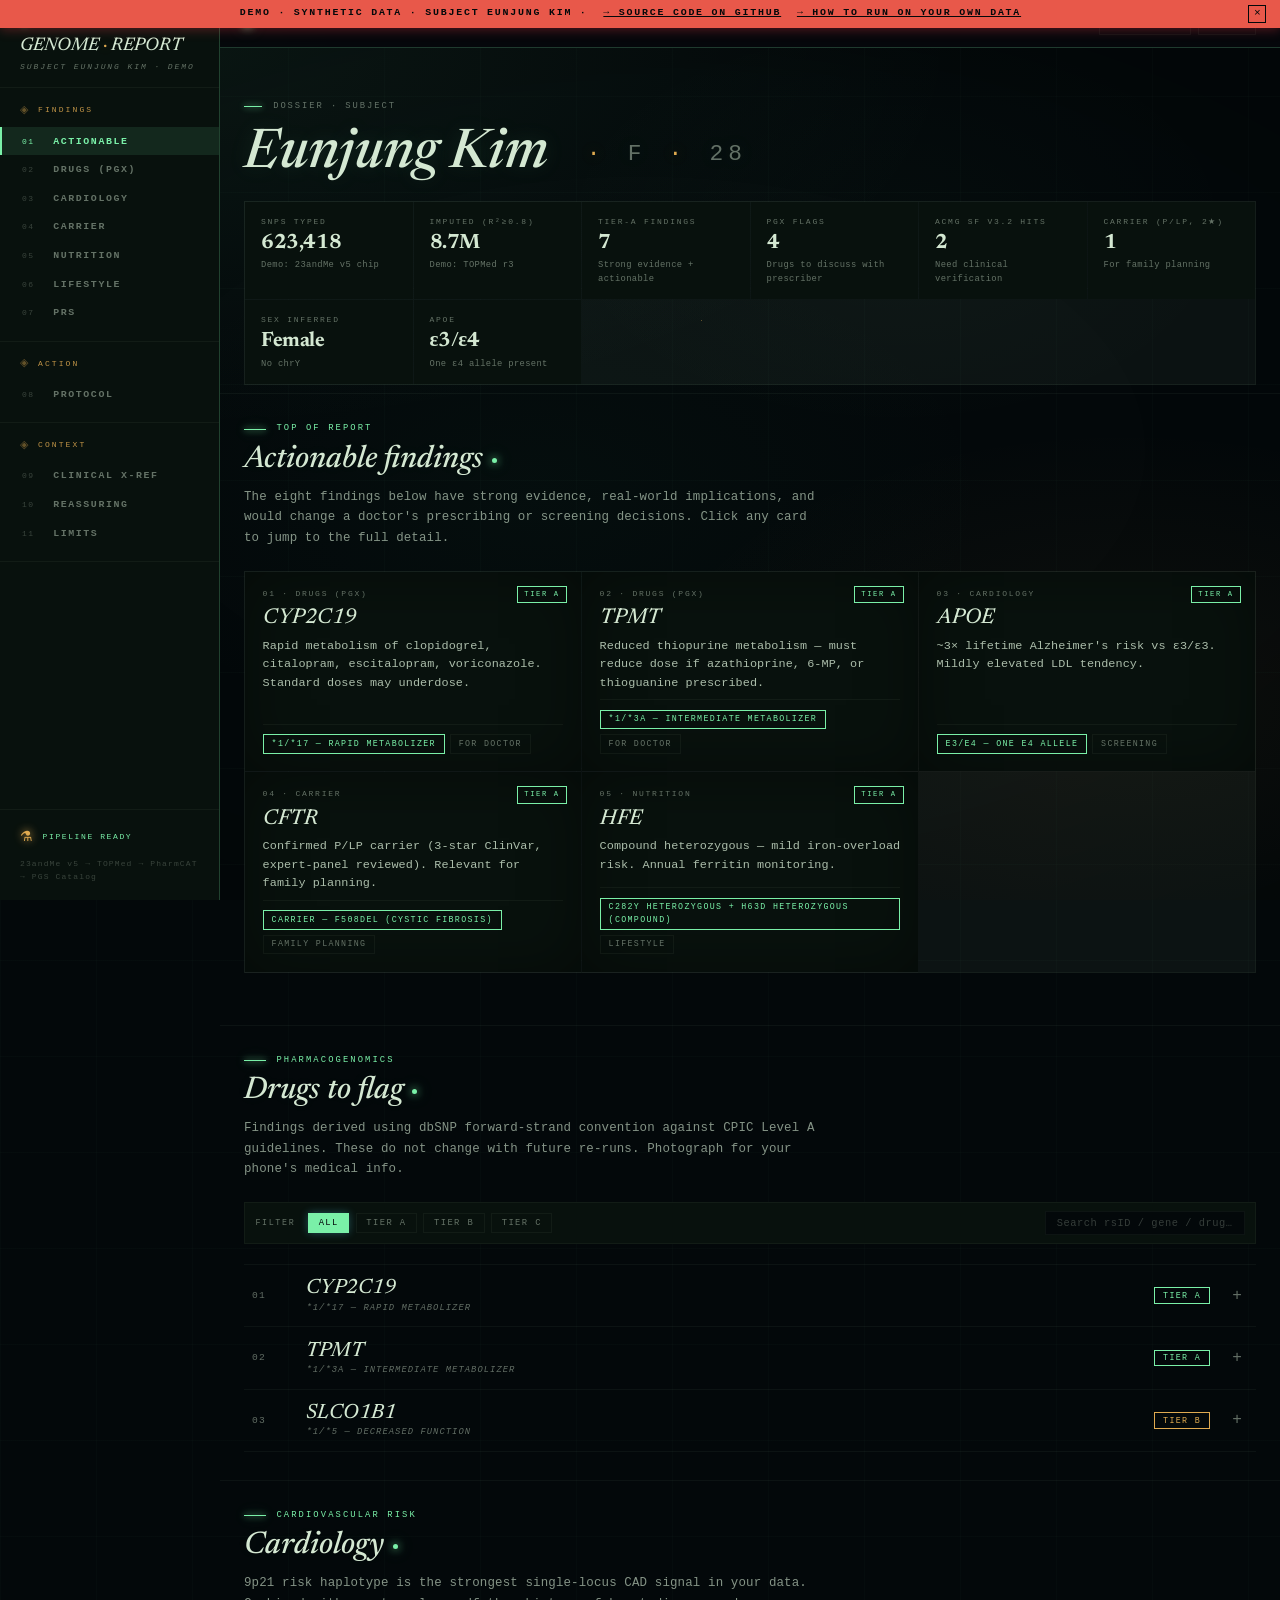
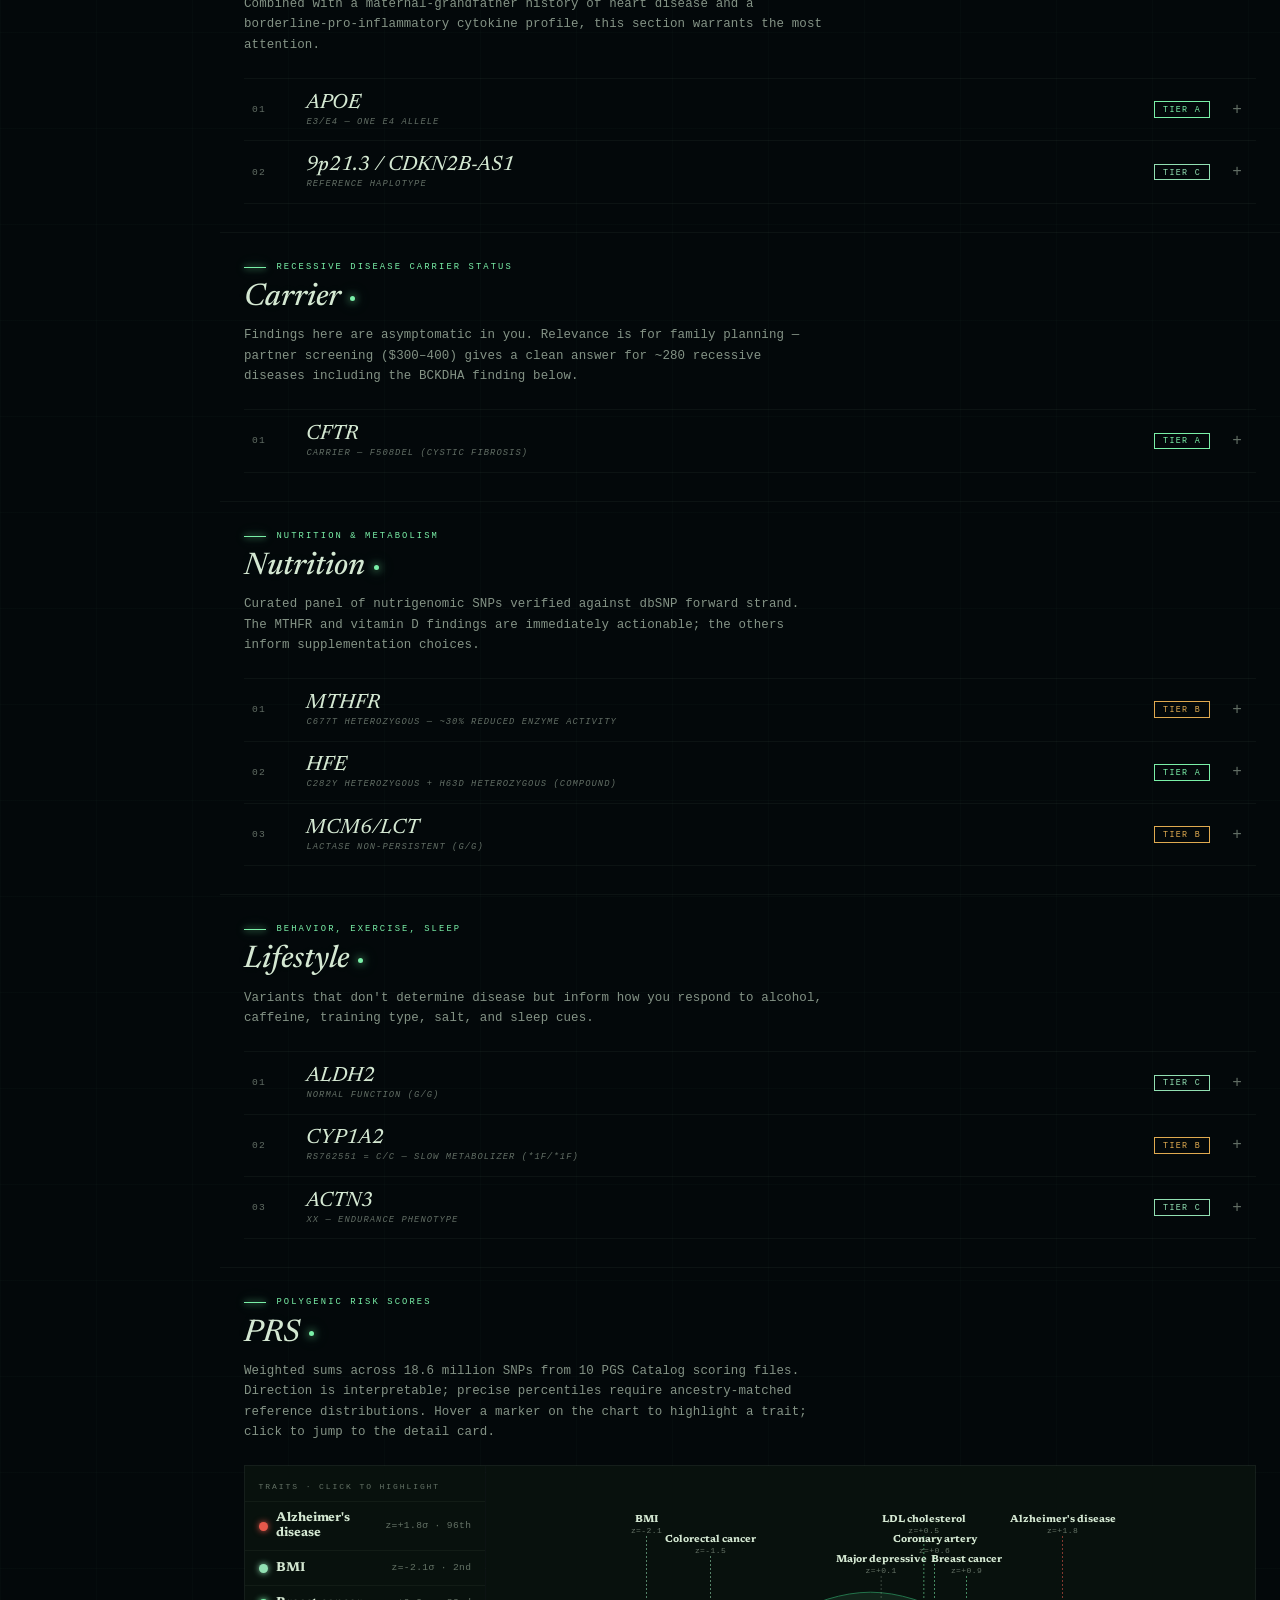
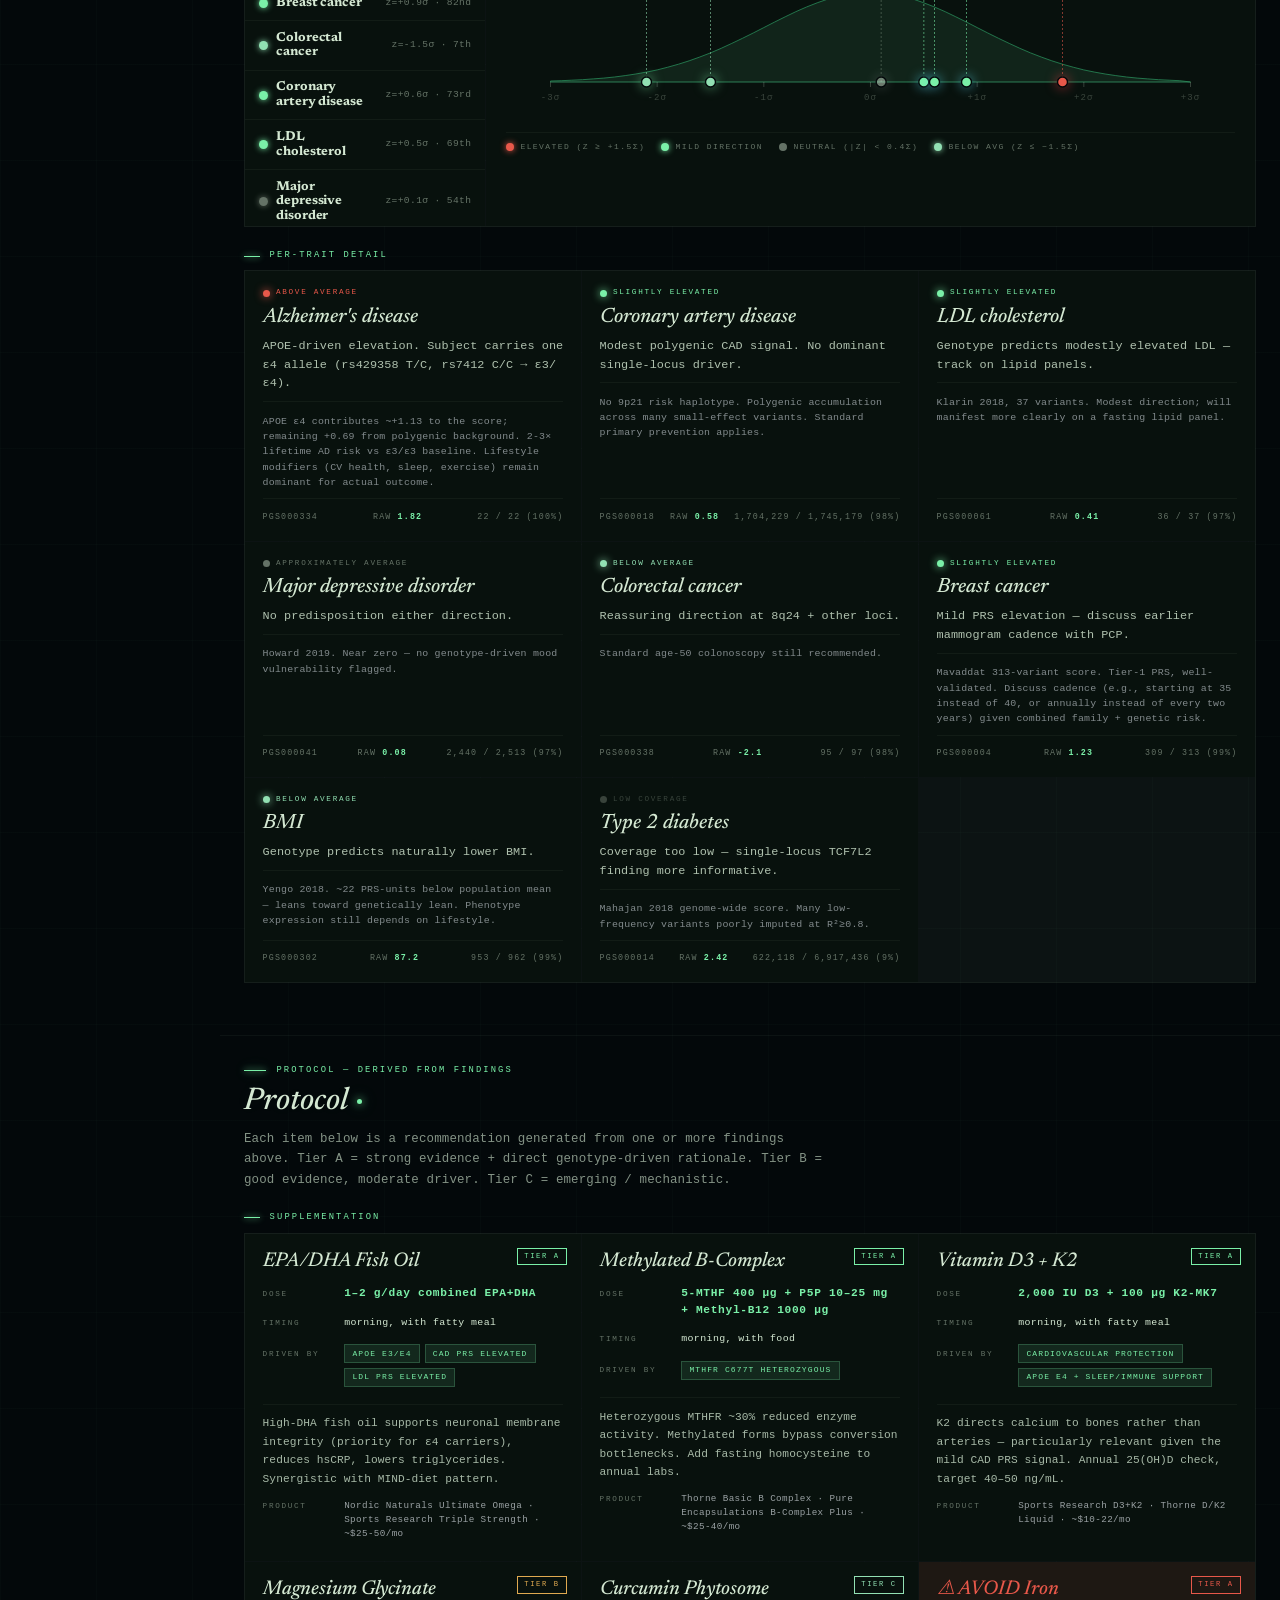
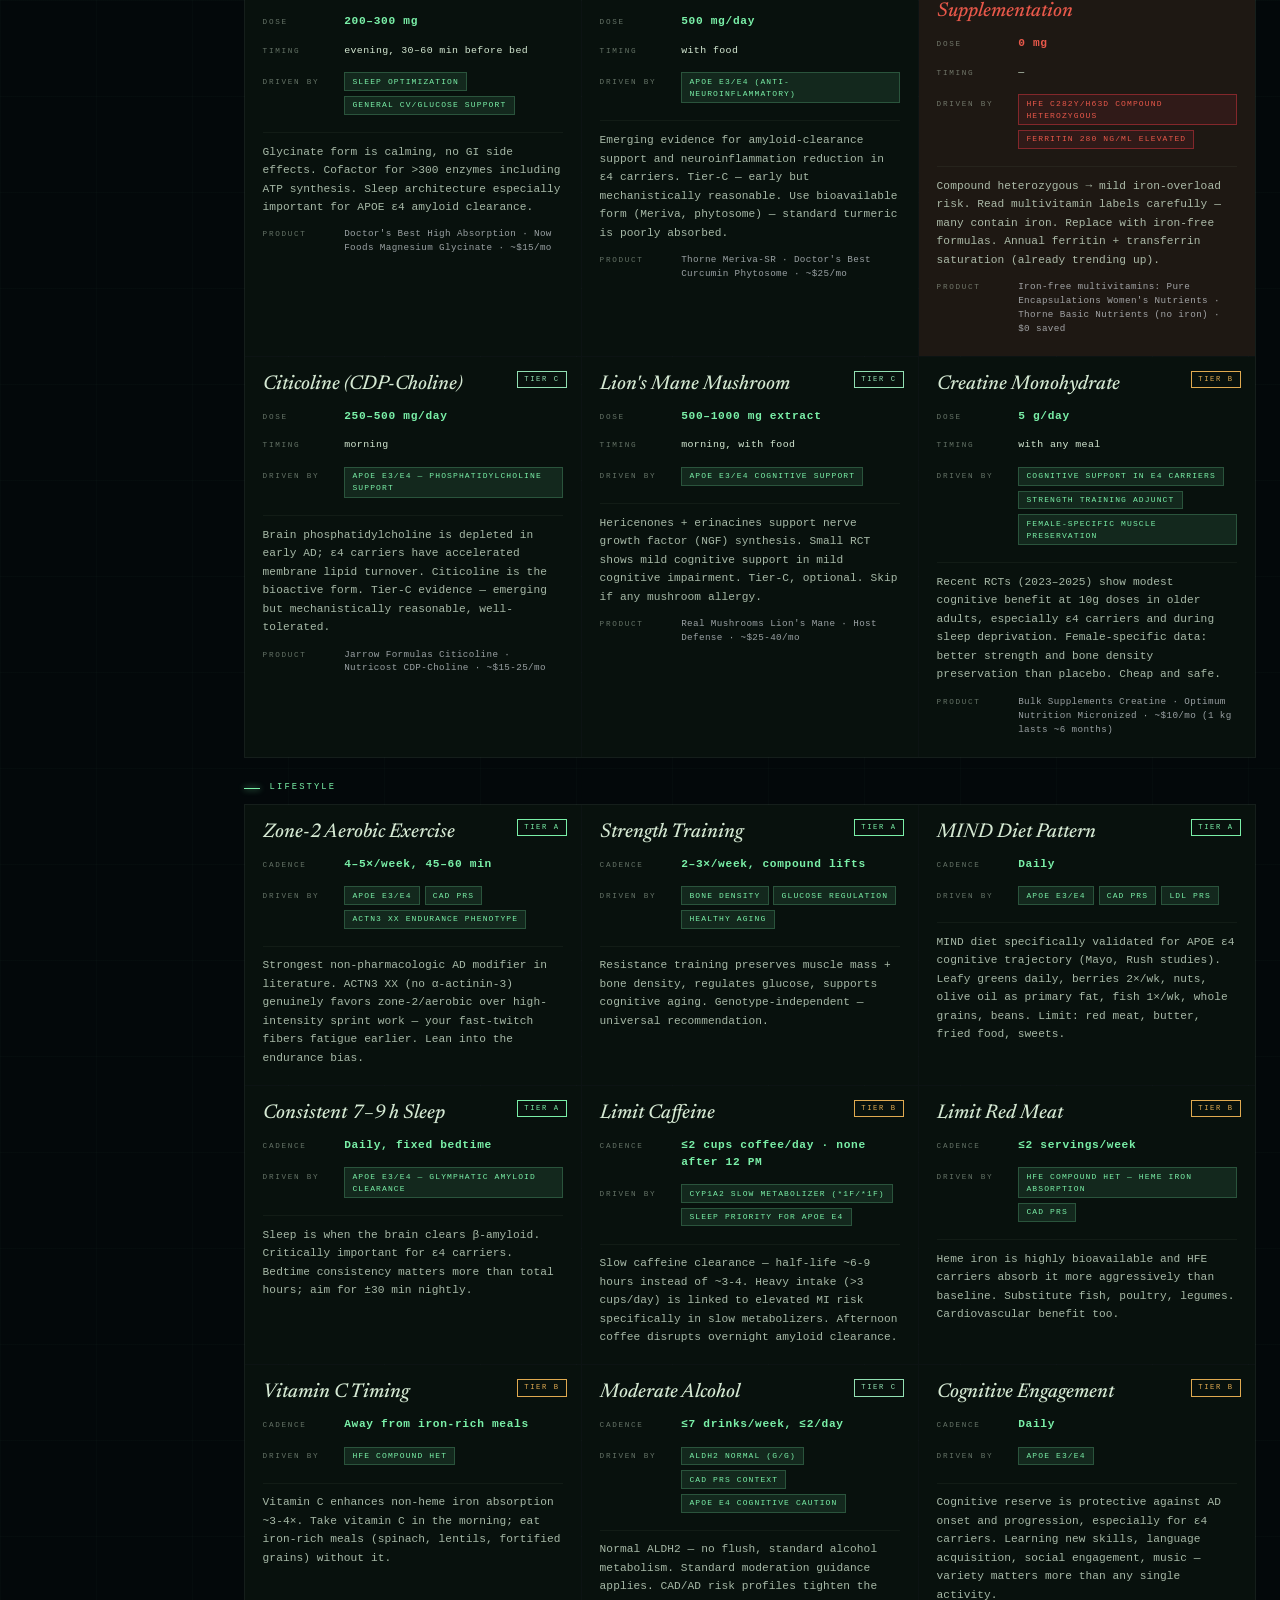
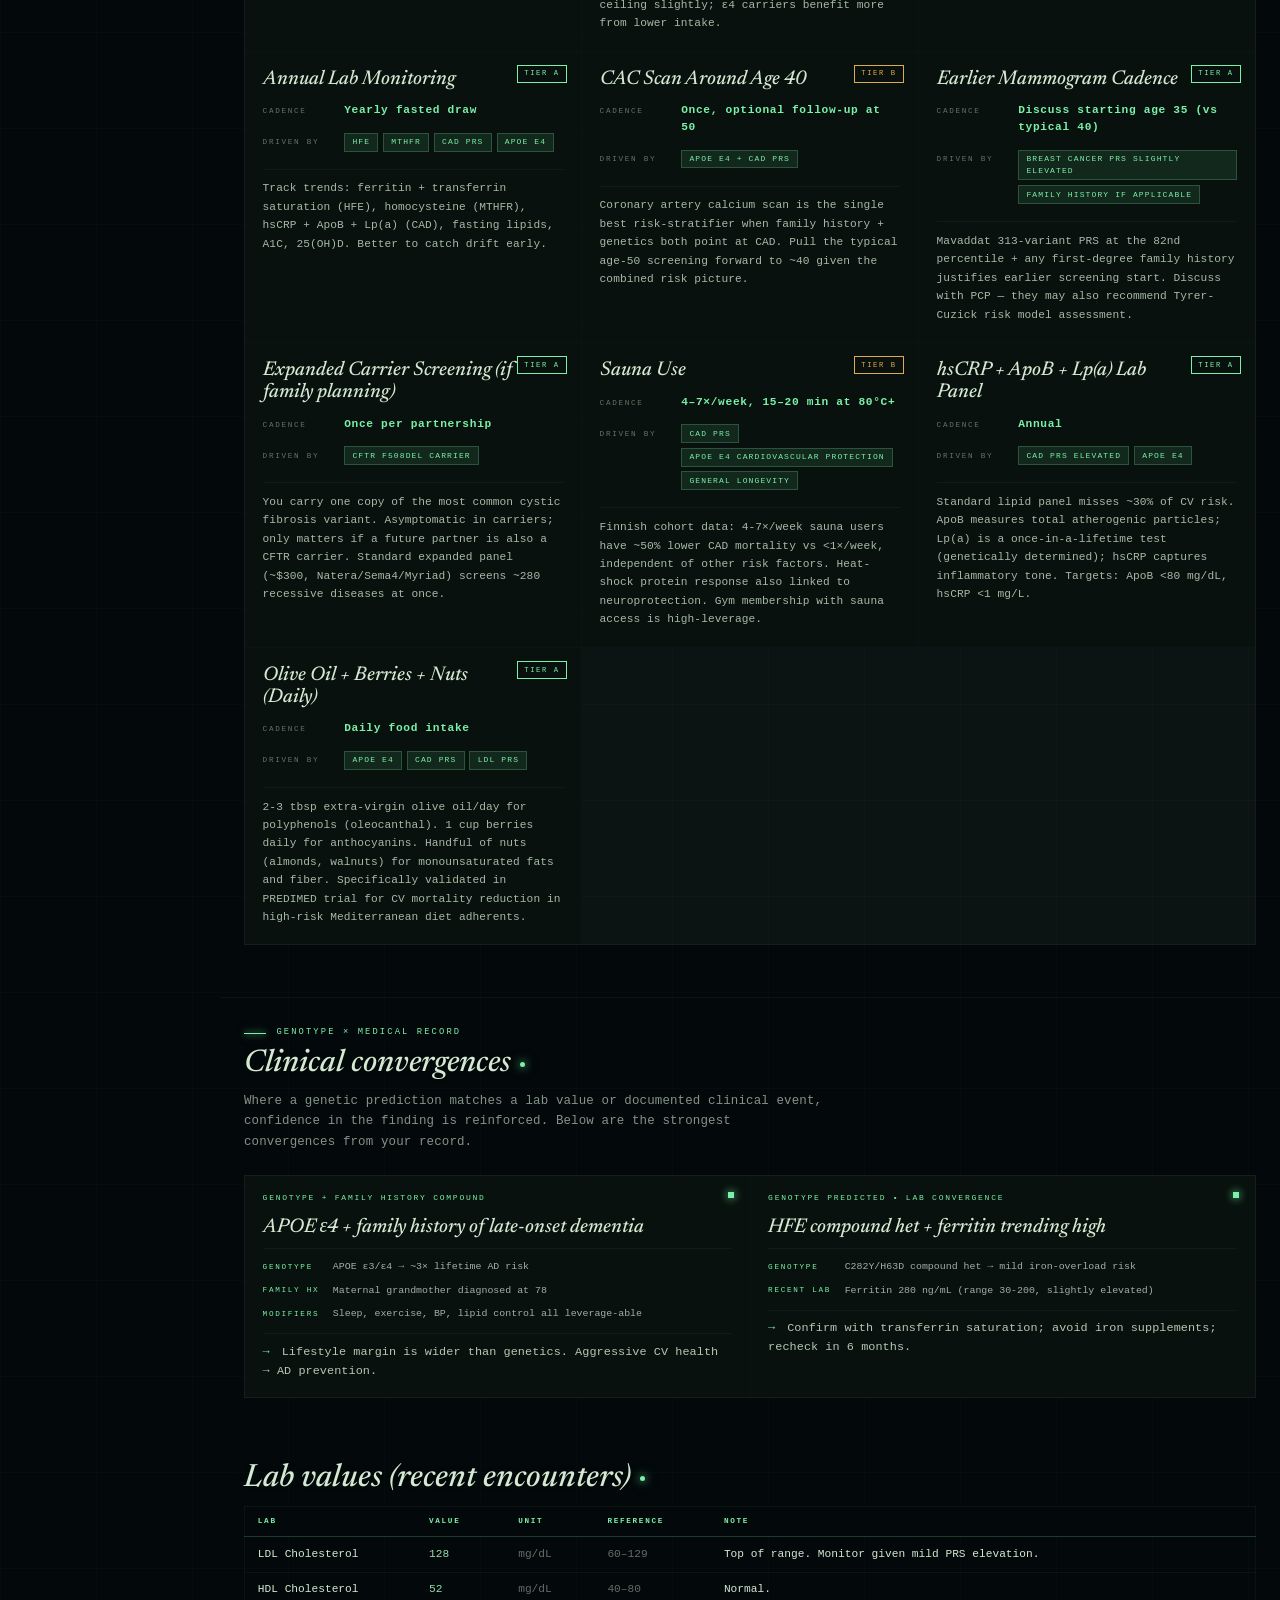
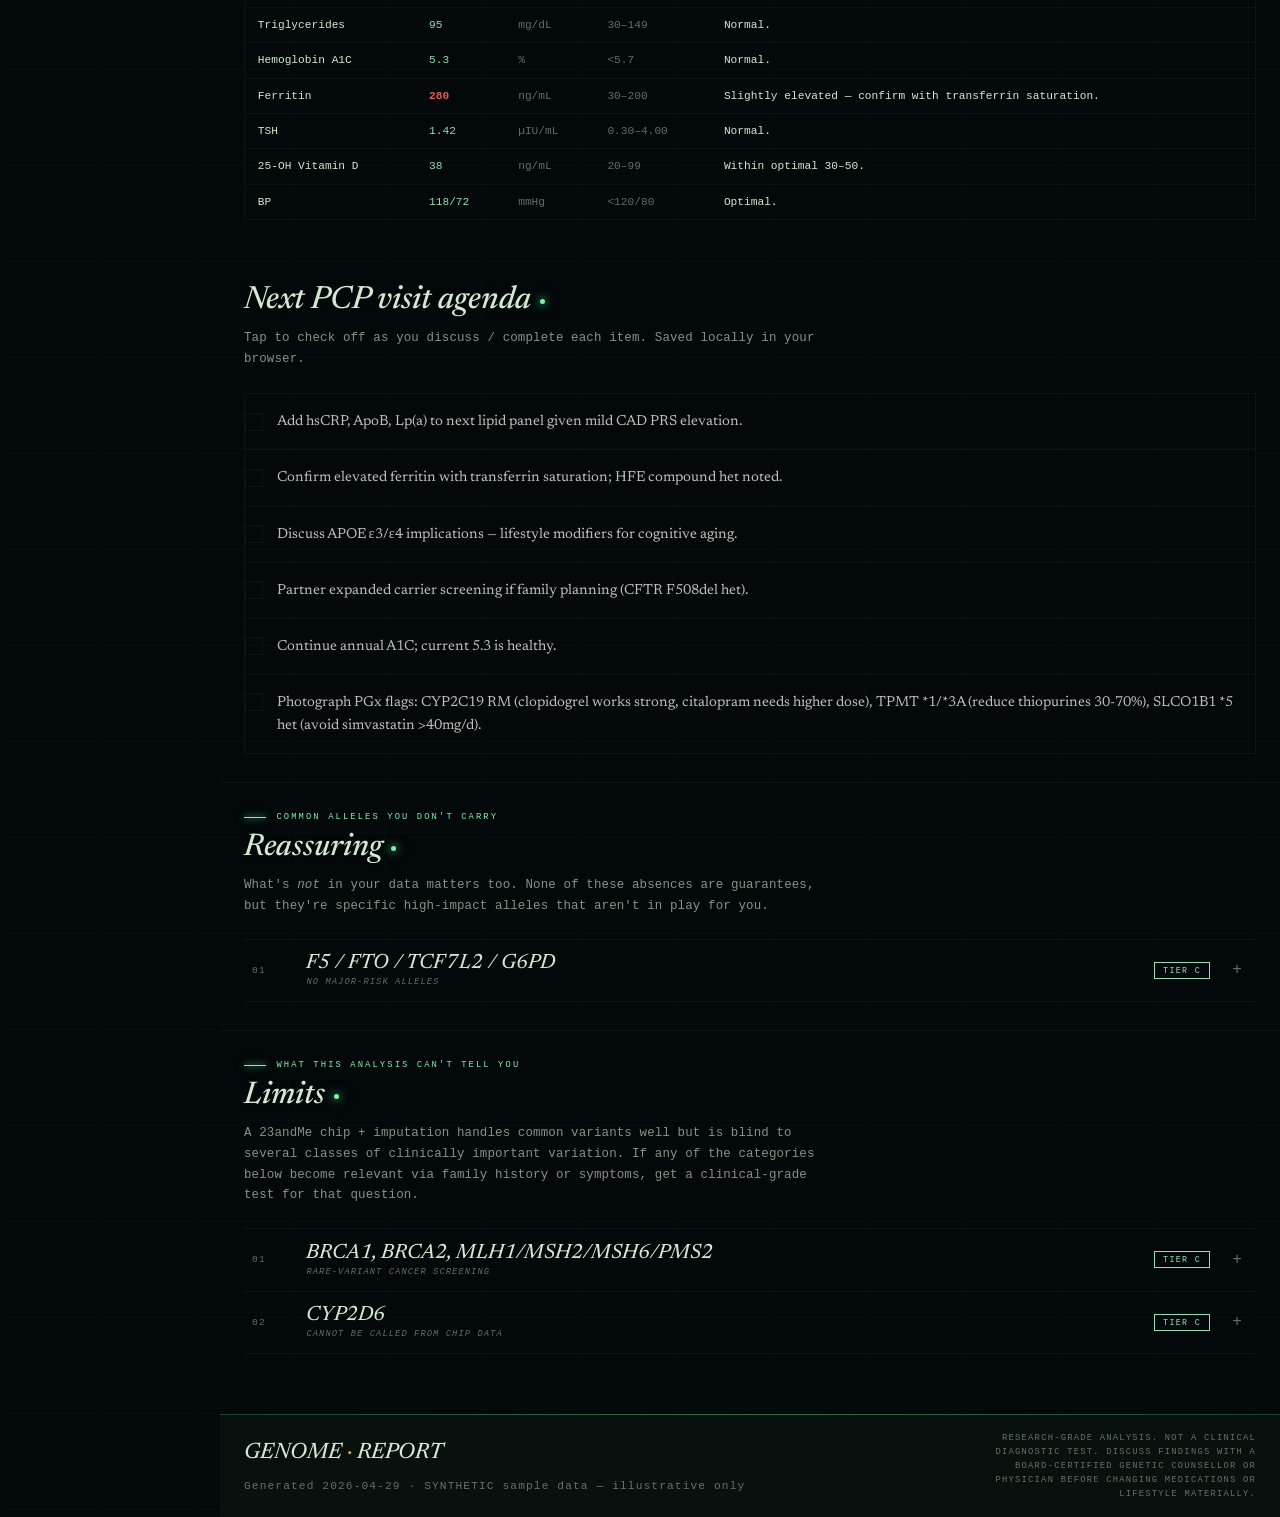
==== commit 43fad41f: "Type swap: serif italic titles, monospaced body throughout Type system flipped: - --font-display: Ne" ====
--- a/docs/index.html
+++ b/docs/index.html
@@ -99,8 +99,8 @@
   <link href="https://fonts.googleapis.com/css2?family=Newsreader:ital,opsz,wght@0,6..72,400;0,6..72,500;1,6..72,400;1,6..72,500&display=swap" rel="stylesheet" />
   <link href="https://api.fontshare.com/v2/css?f[]=space-grotesk@300,400,500,700&f[]=space-mono@400,700,400i&display=swap" rel="stylesheet" />
 
-  <link rel="stylesheet" href="css/base.css?v=20260430k" />
-  <link rel="stylesheet" href="css/layout.css?v=20260430k" />
+  <link rel="stylesheet" href="css/base.css?v=20260430l" />
+  <link rel="stylesheet" href="css/layout.css?v=20260430l" />
 </head>
 <body>
 
@@ -432,6 +432,6 @@
     </div>
   </footer>
 
-  <script type="module" src="js/main.js?v=20260430k"></script>
+  <script type="module" src="js/main.js?v=20260430l"></script>
 </body>
 </html>
--- a/docs/css/base.css
+++ b/docs/css/base.css
@@ -49,9 +49,10 @@
   --border-strong: rgba(160, 200, 170, 0.14);
   --border-accent: rgba(122, 240, 168, 0.22);
 
-  --font-display: 'Space Grotesk', 'Inter', system-ui, sans-serif;
+  --font-display: 'Newsreader', 'Iowan Old Style', 'Source Serif Pro', Georgia, serif;
   --font-mono:    'Space Mono', 'JetBrains Mono', 'Courier New', monospace;
-  --font-body:    'Space Grotesk', 'Inter', system-ui, sans-serif;
+  --font-body:    'Space Mono', 'JetBrains Mono', monospace;
+  --font-sans:    'Space Grotesk', 'Inter', system-ui, sans-serif;
   --font-prose:   'Newsreader', 'Iowan Old Style', 'Source Serif Pro', Georgia, serif;
 
   --nav-h:     58px;
@@ -122,13 +123,17 @@
     rgba(0, 0, 0, 0.6) 100%);
 }
 
-/* ── Typography — terminal-narrative game style: clean sans + mono ── */
+/* ── Typography — engraved serif titles, typewriter mono body ── */
 h1, h2, h3, h4 {
   font-family: var(--font-display);
-  line-height: 1.1;
-  font-weight: 700;
-  letter-spacing: -0.01em;
+  line-height: 1.05;
+  font-weight: 500;
+  letter-spacing: 0;
   font-style: normal;
+}
+body {
+  font-size: 14px;
+  line-height: 1.5;
 }
 
 a { color: inherit; text-decoration: none; transition: color 200ms ease; }
--- a/docs/css/layout.css
+++ b/docs/css/layout.css
@@ -121,10 +121,11 @@
   padding: 1.1rem 1.25rem 1rem;
   border-bottom: 1px solid var(--border);
   font-family: var(--font-display);
-  font-size: 1rem;
-  font-weight: 700;
-  text-transform: uppercase;
-  letter-spacing: -0.01em;
+  font-size: 1.15rem;
+  font-weight: 500;
+  font-style: italic;
+  text-transform: none;
+  letter-spacing: 0;
   line-height: 1.05;
   position: relative;
 }
@@ -145,6 +146,7 @@
 }
 .rail-header .accent {
   color: var(--rune);
+  font-style: normal;
   text-shadow: 0 0 10px var(--rune-glow);
 }
 .rail-header-sub {
@@ -295,9 +297,9 @@
 
 .hero-title {
   font-family: var(--font-display);
-  font-size: clamp(1.9rem, 3.8vw, 2.8rem);
-  font-weight: 700;
-  letter-spacing: -0.02em;
+  font-size: clamp(2.2rem, 4.5vw, 3.4rem);
+  font-weight: 500;
+  letter-spacing: 0;
   line-height: 1;
   color: var(--fg);
   display: flex;
@@ -311,19 +313,19 @@
 }
 .hero-title br { display: none; }
 .hero-name {
-  /* tasteful serif italic for the subject's name — narrative-record feel */
-  font-family: var(--font-prose);
+  font-family: var(--font-display);
   font-style: italic;
   font-weight: 500;
-  letter-spacing: -0.01em;
+  letter-spacing: 0;
 }
 .hero-meta {
-  font-family: var(--font-display);
+  font-family: var(--font-mono);
   font-weight: 400;
-  font-size: 0.55em;
-  text-transform: uppercase;
-  letter-spacing: 0.18em;
-  color: var(--fg-dim);
+  font-size: 0.42em;
+  text-transform: uppercase;
+  letter-spacing: 0.22em;
+  color: var(--fg-dim);
+  align-self: center;
 }
 .hero-title .accent {
   color: var(--rune);
@@ -428,12 +430,13 @@
 }
 .section-title {
   font-family: var(--font-display);
-  font-size: 1.55rem;
-  font-weight: 700;
-  text-transform: uppercase;
-  letter-spacing: -0.02em;
-  line-height: 1;
-  margin-bottom: 0.6rem;
+  font-size: 1.95rem;
+  font-weight: 500;
+  font-style: italic;
+  text-transform: none;
+  letter-spacing: 0;
+  line-height: 1.05;
+  margin-bottom: 0.65rem;
   color: var(--fg);
   display: inline-flex;
   align-items: baseline;
@@ -459,15 +462,13 @@
   50%      { opacity: 0.45; transform: scale(0.7); }
 }
 .section-lead {
-  font-family: var(--font-prose);
-  font-style: italic;
-  font-weight: 400;
-  font-size: 0.95rem;
-  line-height: 1.55;
-  color: rgba(212, 232, 210, 0.66);
-  max-width: 70ch;
+  font-family: var(--font-mono);
+  font-size: 0.78rem;
+  line-height: 1.65;
+  color: rgba(212, 232, 210, 0.62);
+  max-width: 78ch;
   margin-bottom: 1.4rem;
-  letter-spacing: 0.005em;
+  letter-spacing: 0.01em;
 }
 
 /* ── Filter bar ── */
@@ -602,19 +603,20 @@
 }
 .action-gene {
   font-family: var(--font-display);
-  font-size: 1.05rem;
-  font-weight: 700;
-  letter-spacing: -0.01em;
+  font-size: 1.35rem;
+  font-weight: 500;
+  font-style: italic;
+  letter-spacing: 0;
   color: var(--fg);
   line-height: 1.05;
 }
 .action-headline {
-  font-family: var(--font-prose);
-  font-style: italic;
-  font-size: 0.92rem;
-  line-height: 1.45;
-  color: rgba(212, 232, 210, 0.85);
+  font-family: var(--font-mono);
+  font-size: 0.74rem;
+  line-height: 1.55;
+  color: rgba(212, 232, 210, 0.8);
   font-weight: 400;
+  letter-spacing: 0.005em;
 }
 .action-tags {
   display: flex;
@@ -660,10 +662,11 @@
 }
 .finding-title {
   font-family: var(--font-display);
-  font-size: 1rem;
-  font-weight: 700;
-  text-transform: uppercase;
-  letter-spacing: -0.01em;
+  font-size: 1.3rem;
+  font-weight: 500;
+  font-style: italic;
+  text-transform: none;
+  letter-spacing: 0;
   color: var(--fg);
   transition: color 200ms ease;
 }
@@ -721,14 +724,14 @@
   align-items: start;
 }
 .finding-prose {
-  font-family: var(--font-prose);
-  font-size: 0.95rem;
-  line-height: 1.55;
-  color: rgba(212, 232, 210, 0.85);
-  max-width: 62ch;
+  font-family: var(--font-mono);
+  font-size: 0.76rem;
+  line-height: 1.7;
+  color: rgba(212, 232, 210, 0.82);
+  max-width: 76ch;
+  letter-spacing: 0.005em;
 }
 .finding-prose p:first-child {
-  font-style: italic;
   color: rgba(212, 232, 210, 0.95);
 }
 .finding-prose p + p { margin-top: 0.6rem; }
@@ -813,12 +816,13 @@
   font-size: 0.45rem;
 }
 .finding-actions ul li {
-  font-family: var(--font-prose);
-  font-size: 0.9rem;
-  line-height: 1.5;
-  color: rgba(212, 232, 210, 0.85);
-  padding: 0.28rem 0 0.28rem 1rem;
+  font-family: var(--font-mono);
+  font-size: 0.74rem;
+  line-height: 1.6;
+  color: rgba(212, 232, 210, 0.82);
+  padding: 0.32rem 0 0.32rem 1rem;
   position: relative;
+  letter-spacing: 0.005em;
 }
 .finding-actions ul li::before {
   content: '';
@@ -894,19 +898,20 @@
 
 .prs-card-trait {
   font-family: var(--font-display);
-  font-size: 1rem;
-  font-weight: 700;
-  text-transform: uppercase;
-  letter-spacing: -0.01em;
+  font-size: 1.3rem;
+  font-weight: 500;
+  font-style: italic;
+  text-transform: none;
+  letter-spacing: 0;
   color: var(--fg);
   line-height: 1.05;
 }
 .prs-card-headline {
-  font-family: var(--font-prose);
-  font-style: italic;
-  font-size: 0.92rem;
-  line-height: 1.5;
-  color: rgba(212, 232, 210, 0.88);
+  font-family: var(--font-mono);
+  font-size: 0.74rem;
+  line-height: 1.6;
+  color: rgba(212, 232, 210, 0.82);
+  letter-spacing: 0.005em;
 }
 .prs-card-detail {
   font-family: var(--font-mono);
@@ -999,9 +1004,10 @@
 
 .protocol-name {
   font-family: var(--font-display);
-  font-size: 1rem;
-  font-weight: 700;
-  letter-spacing: -0.01em;
+  font-size: 1.25rem;
+  font-weight: 500;
+  font-style: italic;
+  letter-spacing: 0;
   color: var(--fg);
   line-height: 1.1;
   padding-right: 3rem;
@@ -1064,14 +1070,14 @@
 }
 
 .protocol-rationale {
-  font-family: var(--font-prose);
-  font-style: italic;
-  font-size: 0.9rem;
-  line-height: 1.5;
-  color: rgba(212, 232, 210, 0.82);
+  font-family: var(--font-mono);
+  font-size: 0.7rem;
+  line-height: 1.65;
+  color: rgba(212, 232, 210, 0.78);
   margin-top: 0.4rem;
   padding-top: 0.6rem;
   border-top: 1px solid var(--border);
+  letter-spacing: 0.005em;
 }
 
 /* ── PRS combined overview chart (all traits on one bell curve) ── */
@@ -1425,10 +1431,11 @@
 }
 .crossref-headline {
   font-family: var(--font-display);
-  font-size: 1rem;
-  font-weight: 700;
-  text-transform: uppercase;
-  letter-spacing: -0.01em;
+  font-size: 1.25rem;
+  font-weight: 500;
+  font-style: italic;
+  text-transform: none;
+  letter-spacing: 0;
   line-height: 1.15;
   color: var(--fg);
   padding-right: 1.2rem;
@@ -1454,13 +1461,13 @@
   padding-top: 0.1rem;
 }
 .crossref-takeaway {
-  font-family: var(--font-prose);
-  font-style: italic;
-  font-size: 0.92rem;
-  line-height: 1.5;
-  color: rgba(212, 232, 210, 0.88);
-}
-.crossref-takeaway strong { color: var(--accent); margin-right: 0.4em; font-style: normal; font-family: var(--font-display); font-size: 0.85em; }
+  font-family: var(--font-mono);
+  font-size: 0.74rem;
+  line-height: 1.6;
+  color: rgba(212, 232, 210, 0.85);
+  letter-spacing: 0.005em;
+}
+.crossref-takeaway strong { color: var(--accent); margin-right: 0.4em; }
 
 /* ── Lab values panel ── */
 .labs-table {
@@ -1561,14 +1568,15 @@
 }
 .footer-eyebrow {
   font-family: var(--font-display);
-  font-size: 1.1rem;
-  font-weight: 700;
-  text-transform: uppercase;
-  letter-spacing: -0.02em;
+  font-size: 1.4rem;
+  font-weight: 500;
+  font-style: italic;
+  letter-spacing: 0;
   color: var(--fg);
 }
 .footer-eyebrow .accent {
   color: var(--rune);
+  font-style: normal;
   text-shadow: 0 0 12px var(--rune-glow);
 }
 .footer-sub {
